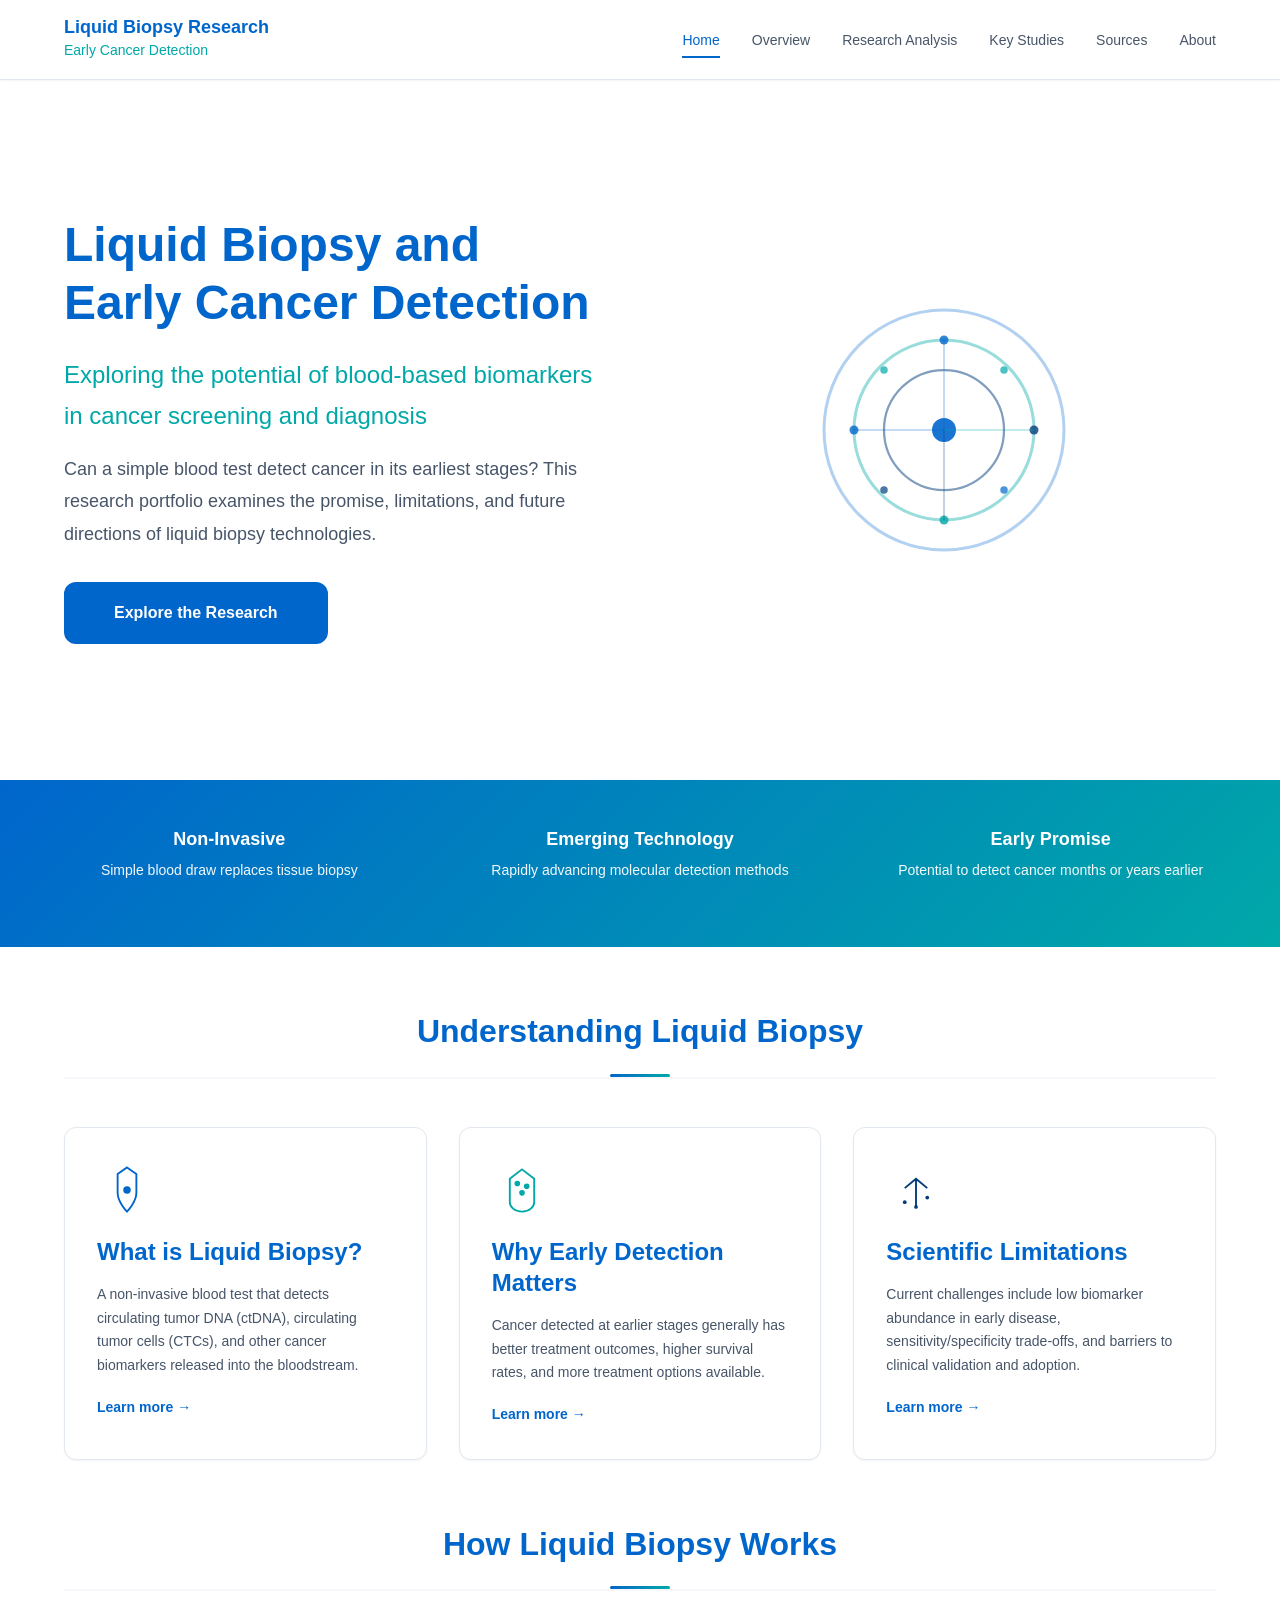
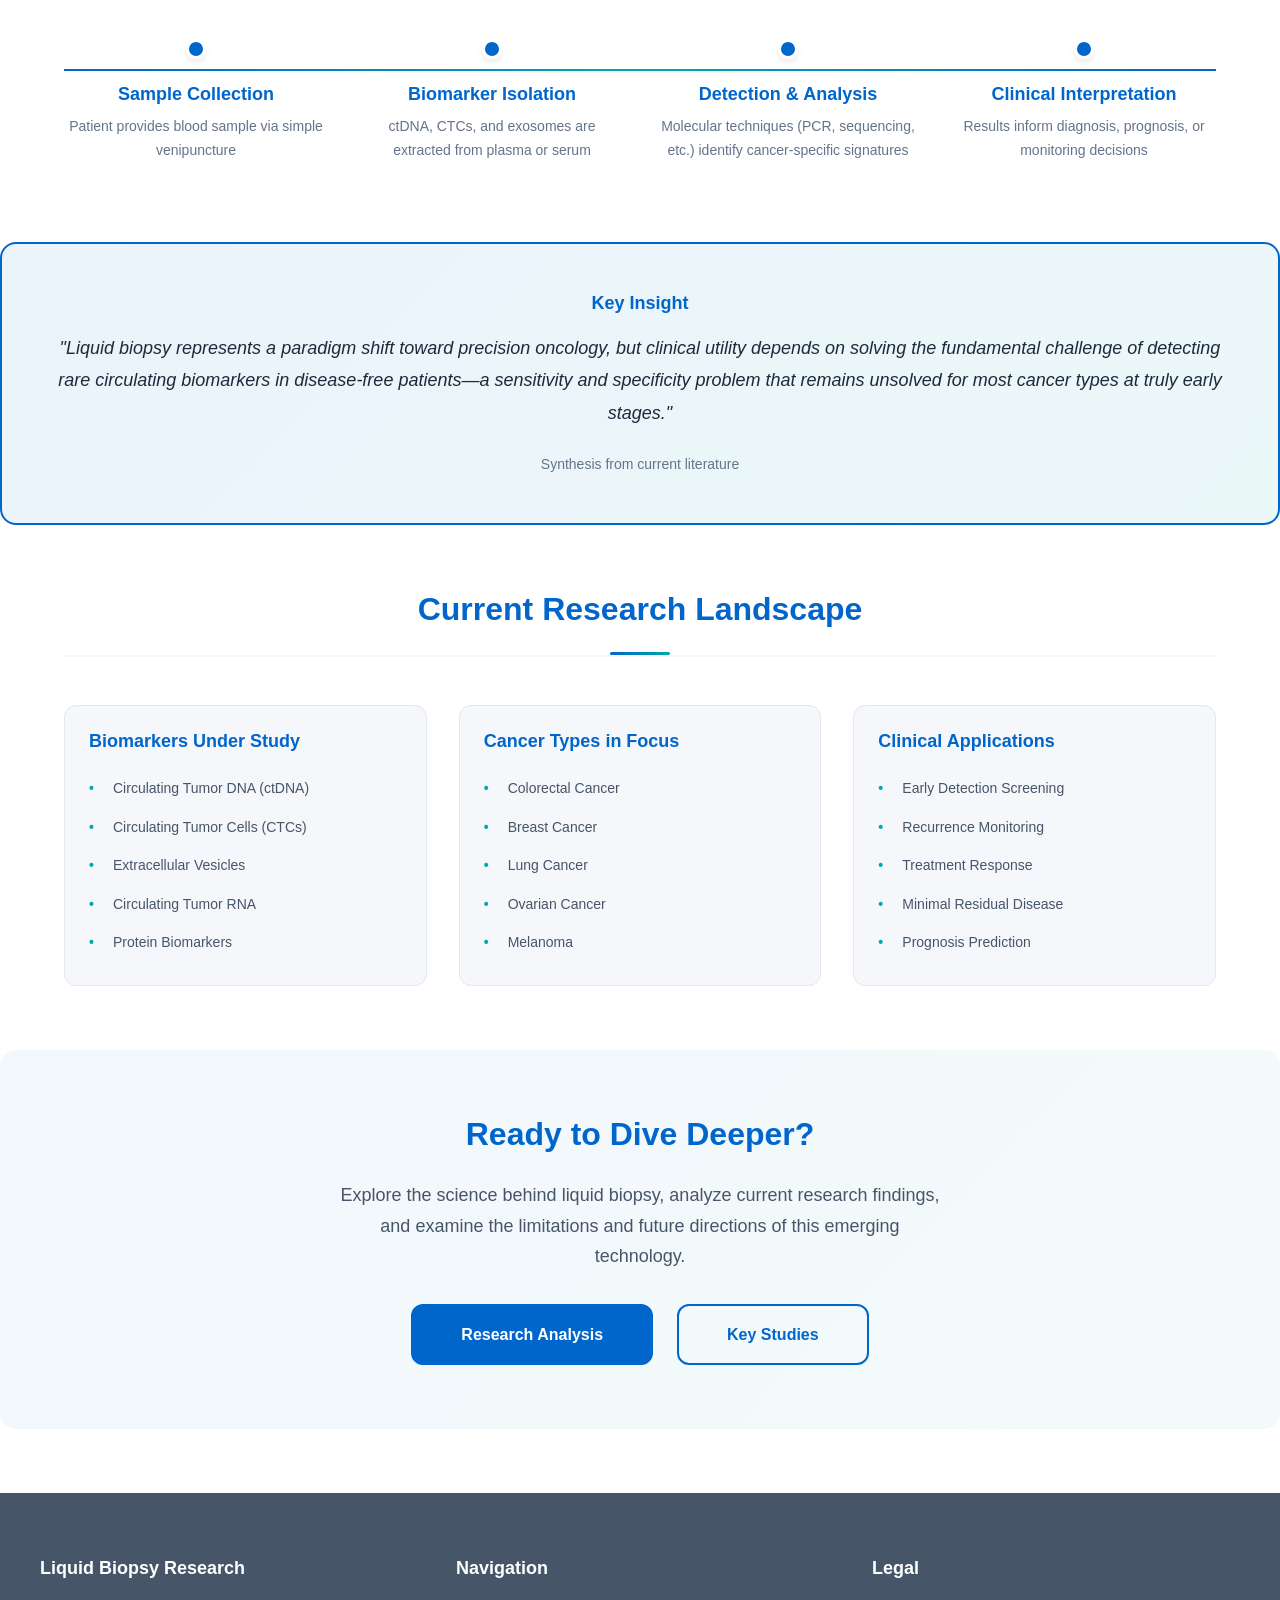
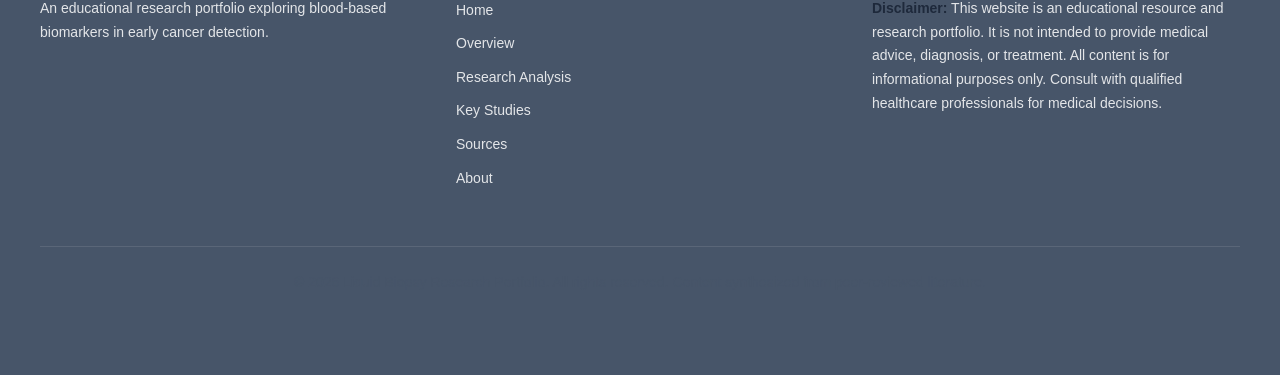
==== index.html @ 299f67df "Initial commit: Complete liquid biopsy research portfolio website" ====
<!DOCTYPE html>
<html lang="en">
<head>
    <meta charset="UTF-8">
    <meta name="viewport" content="width=device-width, initial-scale=1.0">
    <meta name="description" content="An evidence-based research portfolio exploring liquid biopsy and blood-based cancer detection technologies for early cancer screening and diagnosis.">
    <meta name="keywords" content="liquid biopsy, cancer detection, ctDNA, circulating tumor cells, early cancer screening">
    <meta name="author" content="Research Portfolio">
    <title>Liquid Biopsy Research - Blood-Based Cancer Detection</title>
    <link rel="stylesheet" href="style.css">
</head>
<body>
    <!-- Navigation -->
    <nav class="navbar">
        <div class="nav-container">
            <div class="nav-brand">
                <h1>Liquid Biopsy Research</h1>
                <p class="nav-tagline">Early Cancer Detection</p>
            </div>
            <ul class="nav-menu">
                <li><a href="index.html" class="nav-link active">Home</a></li>
                <li><a href="overview.html" class="nav-link">Overview</a></li>
                <li><a href="research-analysis.html" class="nav-link">Research Analysis</a></li>
                <li><a href="key-studies.html" class="nav-link">Key Studies</a></li>
                <li><a href="sources.html" class="nav-link">Sources</a></li>
                <li><a href="about.html" class="nav-link">About</a></li>
            </ul>
        </div>
    </nav>

    <!-- Hero Section -->
    <section class="hero">
        <div class="hero-content">
            <h2 class="hero-title">Liquid Biopsy and Early Cancer Detection</h2>
            <p class="hero-subtitle">Exploring the potential of blood-based biomarkers in cancer screening and diagnosis</p>
            <p class="hero-description">Can a simple blood test detect cancer in its earliest stages? This research portfolio examines the promise, limitations, and future directions of liquid biopsy technologies.</p>
            <a href="overview.html" class="cta-button">Explore the Research</a>
        </div>
        <div class="hero-visual">
            <div class="hero-graphic">
                <svg viewBox="0 0 200 200" xmlns="http://www.w3.org/2000/svg">
                    <!-- Abstract medical/molecular visualization -->
                    <circle cx="100" cy="100" r="80" fill="none" stroke="#0066cc" stroke-width="2" opacity="0.3"/>
                    <circle cx="100" cy="100" r="60" fill="none" stroke="#00a8a8" stroke-width="2" opacity="0.4"/>
                    <circle cx="100" cy="100" r="40" fill="none" stroke="#003d7a" stroke-width="1.5" opacity="0.5"/>
                    
                    <!-- Molecular dots -->
                    <circle cx="100" cy="40" r="3" fill="#0066cc" opacity="0.8"/>
                    <circle cx="140" cy="60" r="2.5" fill="#00a8a8" opacity="0.7"/>
                    <circle cx="160" cy="100" r="3" fill="#003d7a" opacity="0.8"/>
                    <circle cx="140" cy="140" r="2.5" fill="#0066cc" opacity="0.7"/>
                    <circle cx="100" cy="160" r="3" fill="#00a8a8" opacity="0.8"/>
                    <circle cx="60" cy="140" r="2.5" fill="#003d7a" opacity="0.7"/>
                    <circle cx="40" cy="100" r="3" fill="#0066cc" opacity="0.8"/>
                    <circle cx="60" cy="60" r="2.5" fill="#00a8a8" opacity="0.7"/>
                    
                    <!-- Center element -->
                    <circle cx="100" cy="100" r="8" fill="#0066cc" opacity="0.9"/>
                    
                    <!-- Connecting lines -->
                    <line x1="100" y1="100" x2="100" y2="40" stroke="#0066cc" stroke-width="1" opacity="0.3"/>
                    <line x1="100" y1="100" x2="160" y2="100" stroke="#00a8a8" stroke-width="1" opacity="0.3"/>
                    <line x1="100" y1="100" x2="100" y2="160" stroke="#003d7a" stroke-width="1" opacity="0.3"/>
                    <line x1="100" y1="100" x2="40" y2="100" stroke="#0066cc" stroke-width="1" opacity="0.3"/>
                </svg>
            </div>
        </div>
    </section>

    <!-- Research Highlights Callout -->
    <section class="highlights-strip">
        <div class="highlights-container">
            <div class="highlight-item">
                <h4>Non-Invasive</h4>
                <p>Simple blood draw replaces tissue biopsy</p>
            </div>
            <div class="highlight-item">
                <h4>Emerging Technology</h4>
                <p>Rapidly advancing molecular detection methods</p>
            </div>
            <div class="highlight-item">
                <h4>Early Promise</h4>
                <p>Potential to detect cancer months or years earlier</p>
            </div>
        </div>
    </section>

    <!-- Key Features Section -->
    <section class="features-section">
        <h3 class="section-title">Understanding Liquid Biopsy</h3>
        <div class="features-grid">
            
            <div class="feature-card">
                <div class="feature-icon">
                    <svg viewBox="0 0 64 64" xmlns="http://www.w3.org/2000/svg">
                        <path d="M32 8 L42 15 L42 35 C42 45 32 55 32 55 C32 55 22 45 22 35 L22 15 Z" fill="none" stroke="#0066cc" stroke-width="2"/>
                        <circle cx="32" cy="32" r="4" fill="#0066cc"/>
                    </svg>
                </div>
                <h4>What is Liquid Biopsy?</h4>
                <p>A non-invasive blood test that detects circulating tumor DNA (ctDNA), circulating tumor cells (CTCs), and other cancer biomarkers released into the bloodstream.</p>
                <a href="overview.html" class="learn-more">Learn more →</a>
            </div>

            <div class="feature-card">
                <div class="feature-icon">
                    <svg viewBox="0 0 64 64" xmlns="http://www.w3.org/2000/svg">
                        <path d="M32 10 L45 20 L45 45 C45 50 40 55 32 55 C24 55 19 50 19 45 L19 20 Z" fill="none" stroke="#00a8a8" stroke-width="2"/>
                        <circle cx="32" cy="35" r="3" fill="#00a8a8"/>
                        <circle cx="27" cy="25" r="3" fill="#00a8a8"/>
                        <circle cx="37" cy="28" r="3" fill="#00a8a8"/>
                    </svg>
                </div>
                <h4>Why Early Detection Matters</h4>
                <p>Cancer detected at earlier stages generally has better treatment outcomes, higher survival rates, and more treatment options available.</p>
                <a href="overview.html" class="learn-more">Learn more →</a>
            </div>

            <div class="feature-card">
                <div class="feature-icon">
                    <svg viewBox="0 0 64 64" xmlns="http://www.w3.org/2000/svg">
                        <path d="M20 30 L32 20 L44 30 M32 20 L32 50" fill="none" stroke="#003d7a" stroke-width="2"/>
                        <circle cx="20" cy="45" r="2" fill="#003d7a"/>
                        <circle cx="32" cy="50" r="2" fill="#003d7a"/>
                        <circle cx="44" cy="40" r="2" fill="#003d7a"/>
                    </svg>
                </div>
                <h4>Scientific Limitations</h4>
                <p>Current challenges include low biomarker abundance in early disease, sensitivity/specificity trade-offs, and barriers to clinical validation and adoption.</p>
                <a href="research-analysis.html" class="learn-more">Learn more →</a>
            </div>

        </div>
    </section>

    <!-- Process Timeline Section -->
    <section class="process-section">
        <h3 class="section-title">How Liquid Biopsy Works</h3>
        <div class="timeline">
            <div class="timeline-item">
                <div class="timeline-dot"></div>
                <h5>Sample Collection</h5>
                <p>Patient provides blood sample via simple venipuncture</p>
            </div>
            <div class="timeline-item">
                <div class="timeline-dot"></div>
                <h5>Biomarker Isolation</h5>
                <p>ctDNA, CTCs, and exosomes are extracted from plasma or serum</p>
            </div>
            <div class="timeline-item">
                <div class="timeline-dot"></div>
                <h5>Detection & Analysis</h5>
                <p>Molecular techniques (PCR, sequencing, etc.) identify cancer-specific signatures</p>
            </div>
            <div class="timeline-item">
                <div class="timeline-dot"></div>
                <h5>Clinical Interpretation</h5>
                <p>Results inform diagnosis, prognosis, or monitoring decisions</p>
            </div>
        </div>
    </section>

    <!-- Key Insight Callout -->
    <section class="insight-callout">
        <div class="insight-content">
            <h4>Key Insight</h4>
            <p>"Liquid biopsy represents a paradigm shift toward precision oncology, but clinical utility depends on solving the fundamental challenge of detecting rare circulating biomarkers in disease-free patients—a sensitivity and specificity problem that remains unsolved for most cancer types at truly early stages."</p>
            <span class="insight-source">Synthesis from current literature</span>
        </div>
    </section>

    <!-- Research Snapshot Section -->
    <section class="snapshot-section">
        <h3 class="section-title">Current Research Landscape</h3>
        <div class="snapshot-grid">
            <div class="snapshot-card">
                <h5>Biomarkers Under Study</h5>
                <ul class="snapshot-list">
                    <li>Circulating Tumor DNA (ctDNA)</li>
                    <li>Circulating Tumor Cells (CTCs)</li>
                    <li>Extracellular Vesicles</li>
                    <li>Circulating Tumor RNA</li>
                    <li>Protein Biomarkers</li>
                </ul>
            </div>
            <div class="snapshot-card">
                <h5>Cancer Types in Focus</h5>
                <ul class="snapshot-list">
                    <li>Colorectal Cancer</li>
                    <li>Breast Cancer</li>
                    <li>Lung Cancer</li>
                    <li>Ovarian Cancer</li>
                    <li>Melanoma</li>
                </ul>
            </div>
            <div class="snapshot-card">
                <h5>Clinical Applications</h5>
                <ul class="snapshot-list">
                    <li>Early Detection Screening</li>
                    <li>Recurrence Monitoring</li>
                    <li>Treatment Response</li>
                    <li>Minimal Residual Disease</li>
                    <li>Prognosis Prediction</li>
                </ul>
            </div>
        </div>
    </section>

    <!-- Call to Action -->
    <section class="cta-section">
        <h3>Ready to Dive Deeper?</h3>
        <p>Explore the science behind liquid biopsy, analyze current research findings, and examine the limitations and future directions of this emerging technology.</p>
        <div class="cta-buttons">
            <a href="research-analysis.html" class="cta-button primary">Research Analysis</a>
            <a href="key-studies.html" class="cta-button secondary">Key Studies</a>
        </div>
    </section>

    <!-- Footer -->
    <footer class="footer">
        <div class="footer-content">
            <div class="footer-section">
                <h5>Liquid Biopsy Research</h5>
                <p>An educational research portfolio exploring blood-based biomarkers in early cancer detection.</p>
            </div>
            <div class="footer-section">
                <h5>Navigation</h5>
                <ul class="footer-links">
                    <li><a href="index.html">Home</a></li>
                    <li><a href="overview.html">Overview</a></li>
                    <li><a href="research-analysis.html">Research Analysis</a></li>
                    <li><a href="key-studies.html">Key Studies</a></li>
                    <li><a href="sources.html">Sources</a></li>
                    <li><a href="about.html">About</a></li>
                </ul>
            </div>
            <div class="footer-section">
                <h5>Legal</h5>
                <p><strong>Disclaimer:</strong> This website is an educational resource and research portfolio. It is not intended to provide medical advice, diagnosis, or treatment. All content is for informational purposes only. Consult with qualified healthcare professionals for medical decisions.</p>
            </div>
        </div>
        <div class="footer-bottom">
            <p>&copy; 2026 Liquid Biopsy Research Portfolio. All rights reserved. Content synthesized from peer-reviewed literature.</p>
        </div>
    </footer>

    <script src="script.js"></script>
</body>
</html>
---- style.css ----
/* ==========================================
   LIQUID BIOPSY RESEARCH - STYLESHEET
   Professional, Modern, Academic Design
   ========================================== */

/* ========== CSS VARIABLES & ROOT SETTINGS ========== */
:root {
    /* Color Palette */
    --color-primary: #0066cc;
    --color-primary-dark: #003d7a;
    --color-secondary: #00a8a8;
    --color-accent: #0066cc;
    --color-slate: #475569;
    --color-light-gray: #f5f7fa;
    --color-border: #e2e8f0;
    --color-white: #ffffff;
    --color-text-dark: #1e293b;
    --color-text-medium: #475569;
    --color-text-light: #64748b;
    --color-success: #00a86b;
    --color-warning: #ff9800;
    --color-error: #e53935;

    /* Typography */
    --font-family-sans: -apple-system, BlinkMacSystemFont, 'Segoe UI', 'Roboto', 'Oxygen', 'Ubuntu', 'Cantarell', sans-serif;
    --font-family-serif: 'Georgia', 'Garamond', serif;
    --font-size-xs: 0.75rem;
    --font-size-sm: 0.875rem;
    --font-size-base: 1rem;
    --font-size-lg: 1.125rem;
    --font-size-xl: 1.5rem;
    --font-size-2xl: 2rem;
    --font-size-3xl: 2.5rem;
    --font-size-4xl: 3rem;
    --font-weight-normal: 400;
    --font-weight-medium: 500;
    --font-weight-semibold: 600;
    --font-weight-bold: 700;

    /* Spacing */
    --spacing-xs: 0.25rem;
    --spacing-sm: 0.5rem;
    --spacing-md: 1rem;
    --spacing-lg: 1.5rem;
    --spacing-xl: 2rem;
    --spacing-2xl: 3rem;
    --spacing-3xl: 4rem;

    /* Shadows */
    --shadow-sm: 0 1px 2px rgba(0, 0, 0, 0.05);
    --shadow-md: 0 4px 6px rgba(0, 0, 0, 0.07);
    --shadow-lg: 0 10px 15px rgba(0, 0, 0, 0.1);
    --shadow-xl: 0 20px 25px rgba(0, 0, 0, 0.1);

    /* Border Radius */
    --radius-sm: 0.375rem;
    --radius-md: 0.5rem;
    --radius-lg: 0.75rem;
    --radius-xl: 1rem;

    /* Transitions */
    --transition-fast: 150ms ease-in-out;
    --transition-base: 250ms ease-in-out;
    --transition-slow: 350ms ease-in-out;
}

/* ========== GLOBAL STYLES ========== */
* {
    margin: 0;
    padding: 0;
    box-sizing: border-box;
}

html {
    scroll-behavior: smooth;
}

body {
    font-family: var(--font-family-sans);
    font-size: var(--font-size-base);
    line-height: 1.6;
    color: var(--color-text-dark);
    background-color: var(--color-white);
}

/* ========== TYPOGRAPHY ========== */
h1, h2, h3, h4, h5, h6 {
    font-weight: var(--font-weight-semibold);
    line-height: 1.3;
    margin-bottom: var(--spacing-lg);
    color: var(--color-text-dark);
}

h1 {
    font-size: var(--font-size-4xl);
    font-weight: var(--font-weight-bold);
    margin-bottom: var(--spacing-xl);
}

h2 {
    font-size: var(--font-size-3xl);
    margin-bottom: var(--spacing-xl);
}

h3 {
    font-size: var(--font-size-2xl);
    margin-bottom: var(--spacing-lg);
    padding-bottom: var(--spacing-sm);
    border-bottom: 2px solid var(--color-light-gray);
}

h4 {
    font-size: var(--font-size-xl);
    margin-bottom: var(--spacing-md);
}

h5 {
    font-size: var(--font-size-lg);
    margin-bottom: var(--spacing-sm);
}

h6 {
    font-size: var(--font-size-base);
    font-weight: var(--font-weight-semibold);
    margin-bottom: var(--spacing-sm);
}

p {
    margin-bottom: var(--spacing-md);
    color: var(--color-text-medium);
    line-height: 1.7;
}

a {
    color: var(--color-primary);
    text-decoration: none;
    transition: color var(--transition-fast);
}

a:hover {
    color: var(--color-primary-dark);
    text-decoration: underline;
}

strong {
    font-weight: var(--font-weight-semibold);
    color: var(--color-text-dark);
}

em {
    font-style: italic;
}

/* ========== NAVIGATION ========== */
.navbar {
    position: sticky;
    top: 0;
    z-index: 1000;
    background-color: var(--color-white);
    border-bottom: 1px solid var(--color-border);
    box-shadow: var(--shadow-sm);
    transition: box-shadow var(--transition-base);
}

.navbar:hover {
    box-shadow: var(--shadow-md);
}

.nav-container {
    max-width: 1200px;
    margin: 0 auto;
    padding: var(--spacing-md) var(--spacing-lg);
    display: flex;
    justify-content: space-between;
    align-items: center;
    gap: var(--spacing-xl);
}

.nav-brand {
    flex-shrink: 0;
}

.nav-brand h1 {
    font-size: var(--font-size-lg);
    margin: 0;
    color: var(--color-primary);
    font-weight: var(--font-weight-bold);
}

.nav-tagline {
    font-size: var(--font-size-sm);
    color: var(--color-secondary);
    margin: 0;
    font-weight: var(--font-weight-medium);
}

.nav-menu {
    display: flex;
    list-style: none;
    gap: var(--spacing-xl);
    flex-wrap: wrap;
    justify-content: flex-end;
}

.nav-link {
    font-size: var(--font-size-sm);
    font-weight: var(--font-weight-medium);
    color: var(--color-text-medium);
    transition: color var(--transition-fast), border-color var(--transition-fast);
    padding: var(--spacing-sm) 0;
    border-bottom: 2px solid transparent;
}

.nav-link:hover,
.nav-link.active {
    color: var(--color-primary);
    border-bottom-color: var(--color-primary);
}

/* ========== HERO SECTION ========== */
.hero {
    display: grid;
    grid-template-columns: 1fr 1fr;
    gap: var(--spacing-3xl);
    align-items: center;
    padding: var(--spacing-3xl) var(--spacing-lg);
    max-width: 1200px;
    margin: 0 auto;
    margin-top: var(--spacing-2xl);
}

.hero-content {
    padding: var(--spacing-lg) 0;
}

.hero-title {
    font-size: var(--font-size-4xl);
    color: var(--color-primary);
    margin-bottom: var(--spacing-lg);
    line-height: 1.2;
}

.hero-subtitle {
    font-size: var(--font-size-xl);
    color: var(--color-secondary);
    margin-bottom: var(--spacing-md);
    font-weight: var(--font-weight-medium);
}

.hero-description {
    font-size: var(--font-size-lg);
    color: var(--color-text-medium);
    margin-bottom: var(--spacing-xl);
    line-height: 1.8;
}

.hero-visual {
    display: flex;
    justify-content: center;
    align-items: center;
}

.hero-graphic {
    width: 300px;
    height: 300px;
    animation: float 6s ease-in-out infinite;
}

@keyframes float {
    0%, 100% { transform: translateY(0px); }
    50% { transform: translateY(-20px); }
}

/* ========== BUTTONS ========== */
.cta-button {
    display: inline-block;
    padding: var(--spacing-md) var(--spacing-2xl);
    font-size: var(--font-size-base);
    font-weight: var(--font-weight-semibold);
    background-color: var(--color-primary);
    color: var(--color-white);
    border: 2px solid var(--color-primary);
    border-radius: var(--radius-lg);
    transition: all var(--transition-base);
    cursor: pointer;
    text-align: center;
}

.cta-button:hover {
    background-color: var(--color-primary-dark);
    border-color: var(--color-primary-dark);
    transform: translateY(-2px);
    box-shadow: var(--shadow-md);
    text-decoration: none;
}

.cta-button.secondary {
    background-color: transparent;
    color: var(--color-primary);
    border-color: var(--color-primary);
}

.cta-button.secondary:hover {
    background-color: rgba(0, 102, 204, 0.05);
}

.cta-button.primary {
    background-color: var(--color-primary);
    color: var(--color-white);
}

/* ========== SECTIONS & CONTAINERS ========== */
.content-container {
    max-width: 900px;
    margin: 0 auto;
    padding: var(--spacing-2xl) var(--spacing-lg);
}

.section-title {
    font-size: var(--font-size-2xl);
    font-weight: var(--font-weight-bold);
    color: var(--color-primary);
    margin-bottom: var(--spacing-2xl);
    text-align: center;
    position: relative;
    padding-bottom: var(--spacing-lg);
}

.section-title::after {
    content: '';
    position: absolute;
    bottom: 0;
    left: 50%;
    transform: translateX(-50%);
    width: 60px;
    height: 3px;
    background: linear-gradient(90deg, var(--color-primary), var(--color-secondary));
    border-radius: var(--radius-md);
}

.page-header {
    background: linear-gradient(135deg, rgba(0, 102, 204, 0.05), rgba(0, 168, 168, 0.05));
    padding: var(--spacing-3xl) var(--spacing-lg);
    margin-bottom: var(--spacing-3xl);
    text-align: center;
    border-bottom: 2px solid var(--color-light-gray);
}

.page-header h2 {
    color: var(--color-primary);
    margin-bottom: var(--spacing-md);
}

.page-subtitle {
    font-size: var(--font-size-lg);
    color: var(--color-text-medium);
    max-width: 600px;
    margin: 0 auto;
}

.content-section {
    margin-bottom: var(--spacing-3xl);
    padding-bottom: var(--spacing-2xl);
    border-bottom: 1px solid var(--color-light-gray);
}

.content-section:last-child {
    border-bottom: none;
}

.content-section h3 {
    margin-bottom: var(--spacing-xl);
}

.content-section h4 {
    color: var(--color-primary);
    margin-top: var(--spacing-lg);
    margin-bottom: var(--spacing-md);
}

/* ========== HIGHLIGHTS & CALLOUTS ========== */
.highlight-box,
.info-box,
.interpretation-box,
.special-box {
    background-color: var(--color-light-gray);
    border-left: 4px solid var(--color-primary);
    padding: var(--spacing-lg);
    margin: var(--spacing-xl) 0;
    border-radius: var(--radius-md);
}

.info-box {
    border-left-color: var(--color-secondary);
}

.special-box {
    border-left-color: var(--color-secondary);
}

.highlight-box h5,
.info-box h5,
.interpretation-box h5 {
    color: var(--color-primary);
    margin-bottom: var(--spacing-md);
}

/* ========== HIGHLIGHTS STRIP ========== */
.highlights-strip {
    background: linear-gradient(135deg, var(--color-primary) 0%, var(--color-secondary) 100%);
    color: var(--color-white);
    padding: var(--spacing-2xl) var(--spacing-lg);
    margin: var(--spacing-2xl) 0;
}

.highlights-container {
    max-width: 1200px;
    margin: 0 auto;
    display: grid;
    grid-template-columns: repeat(auto-fit, minmax(250px, 1fr));
    gap: var(--spacing-xl);
}

.highlight-item {
    text-align: center;
}

.highlight-item h4 {
    color: var(--color-white);
    margin-bottom: var(--spacing-sm);
    font-size: var(--font-size-lg);
}

.highlight-item p {
    color: rgba(255, 255, 255, 0.95);
    font-size: var(--font-size-sm);
}

/* ========== FEATURES GRID ========== */
.features-section {
    max-width: 1200px;
    margin: var(--spacing-3xl) auto;
    padding: 0 var(--spacing-lg);
}

.features-grid {
    display: grid;
    grid-template-columns: repeat(auto-fit, minmax(300px, 1fr));
    gap: var(--spacing-xl);
    margin-top: var(--spacing-2xl);
}

.feature-card {
    background-color: var(--color-white);
    border: 1px solid var(--color-border);
    border-radius: var(--radius-lg);
    padding: var(--spacing-xl);
    transition: all var(--transition-base);
    box-shadow: var(--shadow-sm);
}

.feature-card:hover {
    box-shadow: var(--shadow-lg);
    transform: translateY(-4px);
    border-color: var(--color-primary);
}

.feature-icon {
    width: 60px;
    height: 60px;
    margin-bottom: var(--spacing-md);
    color: var(--color-primary);
}

.feature-icon svg {
    width: 100%;
    height: 100%;
}

.feature-card h4 {
    color: var(--color-primary);
    margin-bottom: var(--spacing-md);
}

.feature-card p {
    color: var(--color-text-medium);
    margin-bottom: var(--spacing-md);
    font-size: var(--font-size-sm);
}

.learn-more {
    color: var(--color-primary);
    font-weight: var(--font-weight-semibold);
    font-size: var(--font-size-sm);
    transition: color var(--transition-fast);
}

.learn-more:hover {
    color: var(--color-primary-dark);
}

/* ========== TIMELINE ========== */
.process-section {
    max-width: 1200px;
    margin: var(--spacing-3xl) auto;
    padding: 0 var(--spacing-lg);
}

.timeline {
    display: grid;
    grid-template-columns: repeat(auto-fit, minmax(200px, 1fr));
    gap: var(--spacing-xl);
    margin-top: var(--spacing-2xl);
    position: relative;
}

.timeline::before {
    content: '';
    position: absolute;
    top: 30px;
    left: 0;
    right: 0;
    height: 2px;
    background: linear-gradient(90deg, var(--color-primary), var(--color-secondary), var(--color-primary));
    z-index: -1;
}

@media (max-width: 768px) {
    .timeline::before {
        display: none;
    }
}

.timeline-item {
    text-align: center;
    position: relative;
}

.timeline-dot {
    width: 20px;
    height: 20px;
    background-color: var(--color-primary);
    border: 3px solid var(--color-white);
    border-radius: 50%;
    margin: 0 auto var(--spacing-lg);
    box-shadow: var(--shadow-md);
}

.timeline-item h5 {
    color: var(--color-primary);
    margin-bottom: var(--spacing-sm);
}

.timeline-item p {
    font-size: var(--font-size-sm);
    color: var(--color-text-light);
}

/* ========== INSIGHT CALLOUT ========== */
.insight-callout {
    background: linear-gradient(135deg, rgba(0, 102, 204, 0.08), rgba(0, 168, 168, 0.08));
    border: 2px solid var(--color-primary);
    border-radius: var(--radius-xl);
    padding: var(--spacing-2xl);
    margin: var(--spacing-2xl) 0;
    text-align: center;
}

.insight-content h4 {
    color: var(--color-primary);
    font-size: var(--font-size-lg);
    margin-bottom: var(--spacing-md);
}

.insight-content p {
    font-size: var(--font-size-lg);
    color: var(--color-text-dark);
    line-height: 1.8;
    font-style: italic;
    margin-bottom: var(--spacing-lg);
}

.insight-source {
    display: block;
    font-size: var(--font-size-sm);
    color: var(--color-text-light);
    font-weight: var(--font-weight-medium);
}

/* ========== SNAPSHOT / RESEARCH LANDSCAPE ========== */
.snapshot-section {
    max-width: 1200px;
    margin: var(--spacing-3xl) auto;
    padding: 0 var(--spacing-lg);
}

.snapshot-grid {
    display: grid;
    grid-template-columns: repeat(auto-fit, minmax(280px, 1fr));
    gap: var(--spacing-xl);
    margin-top: var(--spacing-2xl);
}

.snapshot-card {
    background-color: var(--color-light-gray);
    border-radius: var(--radius-lg);
    padding: var(--spacing-lg);
    border: 1px solid var(--color-border);
}

.snapshot-card h5 {
    color: var(--color-primary);
    margin-bottom: var(--spacing-md);
}

.snapshot-list {
    list-style: none;
}

.snapshot-list li {
    padding: var(--spacing-sm) 0;
    color: var(--color-text-medium);
    font-size: var(--font-size-sm);
    padding-left: var(--spacing-lg);
    position: relative;
}

.snapshot-list li:before {
    content: '•';
    color: var(--color-secondary);
    font-weight: var(--font-weight-bold);
    position: absolute;
    left: 0;
}

/* ========== CTA SECTION ========== */
.cta-section {
    background: linear-gradient(135deg, rgba(0, 102, 204, 0.05), rgba(0, 168, 168, 0.05));
    border-radius: var(--radius-xl);
    padding: var(--spacing-3xl) var(--spacing-lg);
    text-align: center;
    margin: var(--spacing-3xl) 0;
}

.cta-section h3 {
    color: var(--color-primary);
    margin-bottom: var(--spacing-md);
    border-bottom: none;
}

.cta-section p {
    font-size: var(--font-size-lg);
    color: var(--color-text-medium);
    max-width: 600px;
    margin: 0 auto var(--spacing-xl);
}

.cta-buttons {
    display: flex;
    justify-content: center;
    gap: var(--spacing-lg);
    flex-wrap: wrap;
}

/* ========== BIOMARKER GRID ========== */
.biomarker-grid {
    display: grid;
    grid-template-columns: repeat(auto-fit, minmax(300px, 1fr));
    gap: var(--spacing-xl);
    margin: var(--spacing-xl) 0;
}

.biomarker-card {
    background-color: var(--color-light-gray);
    border-left: 4px solid var(--color-secondary);
    border-radius: var(--radius-md);
    padding: var(--spacing-lg);
    transition: all var(--transition-base);
}

.biomarker-card:hover {
    border-left-color: var(--color-primary);
    box-shadow: var(--shadow-md);
}

.biomarker-card h4 {
    color: var(--color-primary);
    margin-bottom: var(--spacing-md);
}

.biomarker-card p {
    font-size: var(--font-size-sm);
    margin-bottom: var(--spacing-sm);
}

/* ========== COMPARISON TABLE ========== */
.comparison-table {
    width: 100%;
    border-collapse: collapse;
    margin: var(--spacing-xl) 0;
    box-shadow: var(--shadow-sm);
    border-radius: var(--radius-lg);
    overflow: hidden;
}

.comparison-table thead {
    background-color: var(--color-primary);
    color: var(--color-white);
}

.comparison-table th {
    padding: var(--spacing-md) var(--spacing-lg);
    font-weight: var(--font-weight-semibold);
    text-align: left;
}

.comparison-table td {
    padding: var(--spacing-md) var(--spacing-lg);
    border-bottom: 1px solid var(--color-border);
    color: var(--color-text-medium);
    font-size: var(--font-size-sm);
}

.comparison-table tbody tr:hover {
    background-color: var(--color-light-gray);
}

.comparison-table tbody tr:nth-child(even) {
    background-color: rgba(245, 247, 250, 0.5);
}

/* ========== CONTENT LISTS ========== */
.content-list {
    list-style: none;
    margin: var(--spacing-lg) 0;
}

.content-list li {
    padding: var(--spacing-sm) 0 var(--spacing-sm) var(--spacing-lg);
    position: relative;
    margin-bottom: var(--spacing-sm);
    color: var(--color-text-medium);
}

.content-list li:before {
    content: '✓';
    position: absolute;
    left: 0;
    color: var(--color-secondary);
    font-weight: var(--font-weight-bold);
}

/* ========== CANCER TYPE ITEMS ========== */
.cancer-types-list {
    display: grid;
    gap: var(--spacing-lg);
    margin: var(--spacing-xl) 0;
}

.cancer-type-item {
    background-color: var(--color-light-gray);
    border-radius: var(--radius-md);
    padding: var(--spacing-lg);
    border-left: 4px solid var(--color-primary);
}

.cancer-type-item h5 {
    color: var(--color-primary);
    margin-bottom: var(--spacing-sm);
}

.cancer-type-item p {
    font-size: var(--font-size-sm);
    color: var(--color-text-medium);
}

/* ========== STUDY CARDS ========== */
.study-card {
    background-color: var(--color-white);
    border: 1px solid var(--color-border);
    border-radius: var(--radius-lg);
    margin-bottom: var(--spacing-xl);
    overflow: hidden;
    transition: all var(--transition-base);
    box-shadow: var(--shadow-sm);
}

.study-card:hover {
    box-shadow: var(--shadow-md);
    border-color: var(--color-primary);
}

.study-header {
    background-color: var(--color-light-gray);
    padding: var(--spacing-lg);
    border-bottom: 1px solid var(--color-border);
    display: flex;
    justify-content: space-between;
    align-items: center;
}

.study-header h4 {
    margin: 0;
    color: var(--color-primary);
}

.study-year {
    background-color: var(--color-primary);
    color: var(--color-white);
    padding: var(--spacing-sm) var(--spacing-md);
    border-radius: var(--radius-md);
    font-size: var(--font-size-sm);
    font-weight: var(--font-weight-semibold);
    white-space: nowrap;
    margin-left: var(--spacing-lg);
}

.study-content {
    padding: var(--spacing-lg);
}

.study-detail {
    margin-bottom: var(--spacing-lg);
}

.study-detail:last-child {
    margin-bottom: 0;
}

.study-detail strong {
    color: var(--color-primary);
    display: block;
    margin-bottom: var(--spacing-sm);
}

.study-detail p {
    margin-bottom: var(--spacing-sm);
    font-size: var(--font-size-sm);
}

.study-detail ul {
    list-style: none;
    margin-left: var(--spacing-lg);
}

.study-detail li {
    padding: var(--spacing-xs) 0;
    color: var(--color-text-medium);
    font-size: var(--font-size-sm);
    position: relative;
}

.study-detail li:before {
    content: '→';
    position: absolute;
    left: calc(-1 * var(--spacing-md));
    color: var(--color-secondary);
}

/* ========== BARRIER GRID ========== */
.barrier-grid {
    display: grid;
    grid-template-columns: repeat(auto-fit, minmax(280px, 1fr));
    gap: var(--spacing-lg);
    margin: var(--spacing-xl) 0;
}

.barrier-card {
    background-color: rgba(255, 152, 0, 0.05);
    border: 1px solid rgba(255, 152, 0, 0.2);
    border-radius: var(--radius-md);
    padding: var(--spacing-lg);
    transition: all var(--transition-base);
}

.barrier-card:hover {
    border-color: var(--color-warning);
    box-shadow: var(--shadow-md);
}

.barrier-card h5 {
    color: var(--color-text-dark);
    margin-bottom: var(--spacing-sm);
}

.barrier-card p {
    font-size: var(--font-size-sm);
    color: var(--color-text-medium);
}

/* ========== VALIDATION/USE CASE GRIDS ========== */
.validation-grid,
.theme-grid {
    display: grid;
    grid-template-columns: repeat(auto-fit, minmax(250px, 1fr));
    gap: var(--spacing-lg);
    margin: var(--spacing-xl) 0;
}

.validation-card,
.theme-card {
    background-color: var(--color-light-gray);
    border-radius: var(--radius-md);
    padding: var(--spacing-lg);
    border: 1px solid var(--color-border);
}

.validation-card h5,
.theme-card h5 {
    color: var(--color-primary);
    margin-bottom: var(--spacing-md);
}

.validation-card p,
.theme-card p {
    font-size: var(--font-size-sm);
    color: var(--color-text-medium);
}

.theme-card ul {
    list-style: none;
    margin-top: var(--spacing-md);
}

.theme-card li {
    padding: var(--spacing-xs) 0;
    color: var(--color-text-medium);
    font-size: var(--font-size-sm);
    padding-left: var(--spacing-lg);
    position: relative;
}

.theme-card li:before {
    content: '•';
    position: absolute;
    left: 0;
    color: var(--color-secondary);
}

/* ========== USE CASE TABLE ========== */
.use-case-table {
    width: 100%;
    border-collapse: collapse;
    margin: var(--spacing-xl) 0;
    box-shadow: var(--shadow-sm);
    border-radius: var(--radius-lg);
    overflow: hidden;
}

.use-case-table thead {
    background-color: var(--color-secondary);
    color: var(--color-white);
}

.use-case-table th {
    padding: var(--spacing-md) var(--spacing-lg);
    font-weight: var(--font-weight-semibold);
    text-align: left;
}

.use-case-table td {
    padding: var(--spacing-md) var(--spacing-lg);
    border-bottom: 1px solid var(--color-border);
    color: var(--color-text-medium);
    font-size: var(--font-size-sm);
}

.use-case-table tbody tr:hover {
    background-color: var(--color-light-gray);
}

.use-case-table tbody tr:nth-child(even) {
    background-color: rgba(245, 247, 250, 0.5);
}

/* ========== REASON GRID ========== */
.reason-grid {
    display: grid;
    grid-template-columns: repeat(auto-fit, minmax(250px, 1fr));
    gap: var(--spacing-lg);
    margin: var(--spacing-xl) 0;
}

.reason-card {
    background-color: var(--color-light-gray);
    border-radius: var(--radius-md);
    padding: var(--spacing-lg);
    border-left: 4px solid var(--color-secondary);
    transition: all var(--transition-base);
}

.reason-card:hover {
    box-shadow: var(--shadow-md);
    border-left-color: var(--color-primary);
}

.reason-card h5 {
    color: var(--color-primary);
    margin-bottom: var(--spacing-sm);
}

.reason-card p {
    font-size: var(--font-size-sm);
    color: var(--color-text-medium);
}

/* ========== INTEREST BOX & SECTIONS ========== */
.interest-box {
    background-color: var(--color-light-gray);
    border-radius: var(--radius-md);
    padding: var(--spacing-lg);
    border-left: 4px solid var(--color-secondary);
    margin: var(--spacing-lg) 0;
}

.interest-box h5 {
    color: var(--color-primary);
    margin-bottom: var(--spacing-md);
}

.disclaimer-section {
    background-color: rgba(229, 57, 53, 0.05);
    border-left: 4px solid var(--color-error);
    padding: var(--spacing-lg);
    margin-bottom: var(--spacing-lg);
    border-radius: var(--radius-md);
}

.disclaimer-section h5 {
    color: var(--color-error);
    margin-bottom: var(--spacing-sm);
}

.disclaimer-section p {
    font-size: var(--font-size-sm);
    color: var(--color-text-medium);
}

.author-section,
.contact-section {
    background-color: var(--color-light-gray);
    border-radius: var(--radius-md);
    padding: var(--spacing-lg);
    margin-bottom: var(--spacing-lg);
}

.author-section h5,
.contact-section h5 {
    color: var(--color-primary);
    margin-bottom: var(--spacing-md);
}

.contact-info {
    background-color: var(--color-white);
    border: 1px solid var(--color-border);
    border-radius: var(--radius-md);
    padding: var(--spacing-lg);
    margin: var(--spacing-lg) 0;
}

.contact-info p {
    margin-bottom: var(--spacing-sm);
    font-size: var(--font-size-sm);
}

/* ========== SOURCE ITEMS ========== */
.source-category {
    margin-bottom: var(--spacing-2xl);
}

.source-category h5 {
    color: var(--color-primary);
    margin-bottom: var(--spacing-lg);
}

.source-item {
    background-color: var(--color-light-gray);
    border-radius: var(--radius-md);
    padding: var(--spacing-lg);
    margin-bottom: var(--spacing-md);
    border-left: 4px solid var(--color-secondary);
}

.source-item p {
    margin-bottom: var(--spacing-sm);
    font-size: var(--font-size-sm);
}

.source-item strong {
    color: var(--color-text-dark);
}

.source-link {
    color: var(--color-primary);
    font-weight: var(--font-weight-semibold);
    font-size: var(--font-size-sm);
}

.resource-box {
    background-color: var(--color-light-gray);
    border-radius: var(--radius-md);
    padding: var(--spacing-lg);
    margin-bottom: var(--spacing-lg);
    border: 1px solid var(--color-border);
}

.resource-box h5 {
    color: var(--color-primary);
    margin-bottom: var(--spacing-sm);
}

.resource-box p {
    font-size: var(--font-size-sm);
    margin-bottom: var(--spacing-sm);
}

/* ========== REFERENCES ========== */
.citation-format,
.add-reference-box {
    background-color: var(--color-light-gray);
    border: 1px solid var(--color-border);
    border-radius: var(--radius-md);
    padding: var(--spacing-lg);
    margin: var(--spacing-lg) 0;
    font-family: 'Courier New', monospace;
}

.citation-entry {
    margin-bottom: var(--spacing-lg);
    padding-bottom: var(--spacing-lg);
    border-bottom: 1px solid var(--color-border);
}

.citation-entry:last-child {
    border-bottom: none;
    margin-bottom: 0;
    padding-bottom: 0;
}

.citation-entry p {
    font-size: var(--font-size-sm);
    color: var(--color-text-dark);
    font-family: var(--font-family-sans);
    margin-bottom: var(--spacing-sm);
}

/* ========== STATISTICS ========== */
.stats-grid {
    display: grid;
    grid-template-columns: repeat(auto-fit, minmax(180px, 1fr));
    gap: var(--spacing-lg);
    margin: var(--spacing-xl) 0;
}

.stat-card {
    background: linear-gradient(135deg, var(--color-primary) 0%, var(--color-secondary) 100%);
    color: var(--color-white);
    border-radius: var(--radius-lg);
    padding: var(--spacing-lg);
    text-align: center;
    box-shadow: var(--shadow-md);
}

.stat-card h6 {
    color: rgba(255, 255, 255, 0.95);
    margin-bottom: var(--spacing-sm);
    font-size: var(--font-size-sm);
}

.stat-number {
    font-size: var(--font-size-3xl);
    font-weight: var(--font-weight-bold);
    color: var(--color-white);
}

/* ========== SECTION NAVIGATION ========== */
.section-navigation {
    display: flex;
    justify-content: space-between;
    gap: var(--spacing-lg);
    margin-top: var(--spacing-3xl);
    padding-top: var(--spacing-xl);
    border-top: 2px solid var(--color-light-gray);
    flex-wrap: wrap;
}

.nav-link-secondary {
    color: var(--color-primary);
    font-weight: var(--font-weight-medium);
    font-size: var(--font-size-sm);
    transition: color var(--transition-fast);
    padding: var(--spacing-sm) var(--spacing-md);
    border: 1px solid var(--color-border);
    border-radius: var(--radius-md);
    display: inline-block;
    flex-grow: 1;
    text-align: center;
}

.nav-link-secondary:hover {
    color: var(--color-primary-dark);
    border-color: var(--color-primary);
    background-color: rgba(0, 102, 204, 0.05);
    text-decoration: none;
}

/* ========== FOOTER ========== */
.footer {
    background-color: var(--color-slate);
    color: var(--color-white);
    padding: var(--spacing-3xl) var(--spacing-lg);
    margin-top: var(--spacing-3xl);
}

.footer-content {
    max-width: 1200px;
    margin: 0 auto;
    display: grid;
    grid-template-columns: repeat(auto-fit, minmax(280px, 1fr));
    gap: var(--spacing-2xl);
    margin-bottom: var(--spacing-2xl);
}

.footer-section h5 {
    color: var(--color-white);
    margin-bottom: var(--spacing-md);
    font-size: var(--font-size-lg);
}

.footer-section p {
    color: rgba(255, 255, 255, 0.85);
    font-size: var(--font-size-sm);
    margin-bottom: var(--spacing-md);
}

.footer-links {
    list-style: none;
}

.footer-links li {
    margin-bottom: var(--spacing-sm);
}

.footer-links a {
    color: rgba(255, 255, 255, 0.85);
    font-size: var(--font-size-sm);
    transition: color var(--transition-fast);
}

.footer-links a:hover {
    color: var(--color-white);
    text-decoration: none;
}

.footer-bottom {
    max-width: 1200px;
    margin: 0 auto;
    padding-top: var(--spacing-lg);
    border-top: 1px solid rgba(255, 255, 255, 0.1);
    text-align: center;
    color: rgba(255, 255, 255, 0.7);
    font-size: var(--font-size-sm);
}

/* ========== INTRO TEXT ========== */
.intro-text {
    font-size: var(--font-size-lg);
    color: var(--color-text-medium);
    line-height: 1.8;
    margin-bottom: var(--spacing-xl);
    padding: var(--spacing-lg);
    background-color: var(--color-light-gray);
    border-radius: var(--radius-md);
    text-align: center;
}

/* ========== RESPONSIVE DESIGN ========== */
@media (max-width: 900px) {
    .hero {
        grid-template-columns: 1fr;
        padding: var(--spacing-2xl) var(--spacing-lg);
    }

    .hero-graphic {
        width: 250px;
        height: 250px;
    }

    .nav-container {
        flex-direction: column;
        gap: var(--spacing-lg);
        align-items: flex-start;
    }

    .nav-menu {
        justify-content: flex-start;
        gap: var(--spacing-lg);
    }
}

@media (max-width: 768px) {
    :root {
        --font-size-4xl: 2rem;
        --font-size-3xl: 1.75rem;
        --font-size-2xl: 1.5rem;
    }

    h1 {
        font-size: var(--font-size-2xl);
    }

    .hero {
        padding: var(--spacing-xl) var(--spacing-md);
    }

    .hero-content {
        padding: 0;
    }

    .hero-title {
        font-size: var(--font-size-2xl);
    }

    .hero-subtitle {
        font-size: var(--font-size-lg);
    }

    .hero-visual {
        margin-top: var(--spacing-xl);
    }

    .hero-graphic {
        width: 200px;
        height: 200px;
    }

    .content-container {
        padding: var(--spacing-xl) var(--spacing-md);
    }

    .nav-brand h1 {
        font-size: var(--font-size-base);
    }

    .nav-menu {
        flex-direction: column;
        gap: var(--spacing-md);
    }

    .features-grid,
    .snapshot-grid,
    .barrier-grid,
    .reason-grid,
    .stats-grid {
        grid-template-columns: 1fr;
    }

    .study-header {
        flex-direction: column;
        align-items: flex-start;
    }

    .study-year {
        margin-left: 0;
        margin-top: var(--spacing-sm);
    }

    .cta-buttons {
        flex-direction: column;
    }

    .cta-button {
        width: 100%;
    }

    .comparison-table,
    .use-case-table {
        font-size: var(--font-size-sm);
    }

    .comparison-table th,
    .comparison-table td,
    .use-case-table th,
    .use-case-table td {
        padding: var(--spacing-sm) var(--spacing-md);
    }

    .footer-content {
        grid-template-columns: 1fr;
        gap: var(--spacing-xl);
    }

    .section-navigation {
        flex-direction: column;
    }

    .nav-link-secondary {
        width: 100%;
    }
}

@media (max-width: 480px) {
    :root {
        --spacing-3xl: 2rem;
        --spacing-2xl: 1.5rem;
        --spacing-xl: 1rem;
    }

    h1 {
        font-size: var(--font-size-xl);
    }

    h2 {
        font-size: var(--font-size-xl);
    }

    .highlight-item h4 {
        font-size: var(--font-size-base);
    }

    .highlights-container {
        grid-template-columns: 1fr;
    }

    .cta-button {
        padding: var(--spacing-sm) var(--spacing-lg);
        font-size: var(--font-size-sm);
    }
}

/* ========== PRINT STYLES ========== */
@media print {
    .navbar,
    .footer {
        display: none;
    }

    body {
        background-color: var(--color-white);
    }

    .content-container {
        max-width: 100%;
    }

    a {
        color: inherit;
    }
}
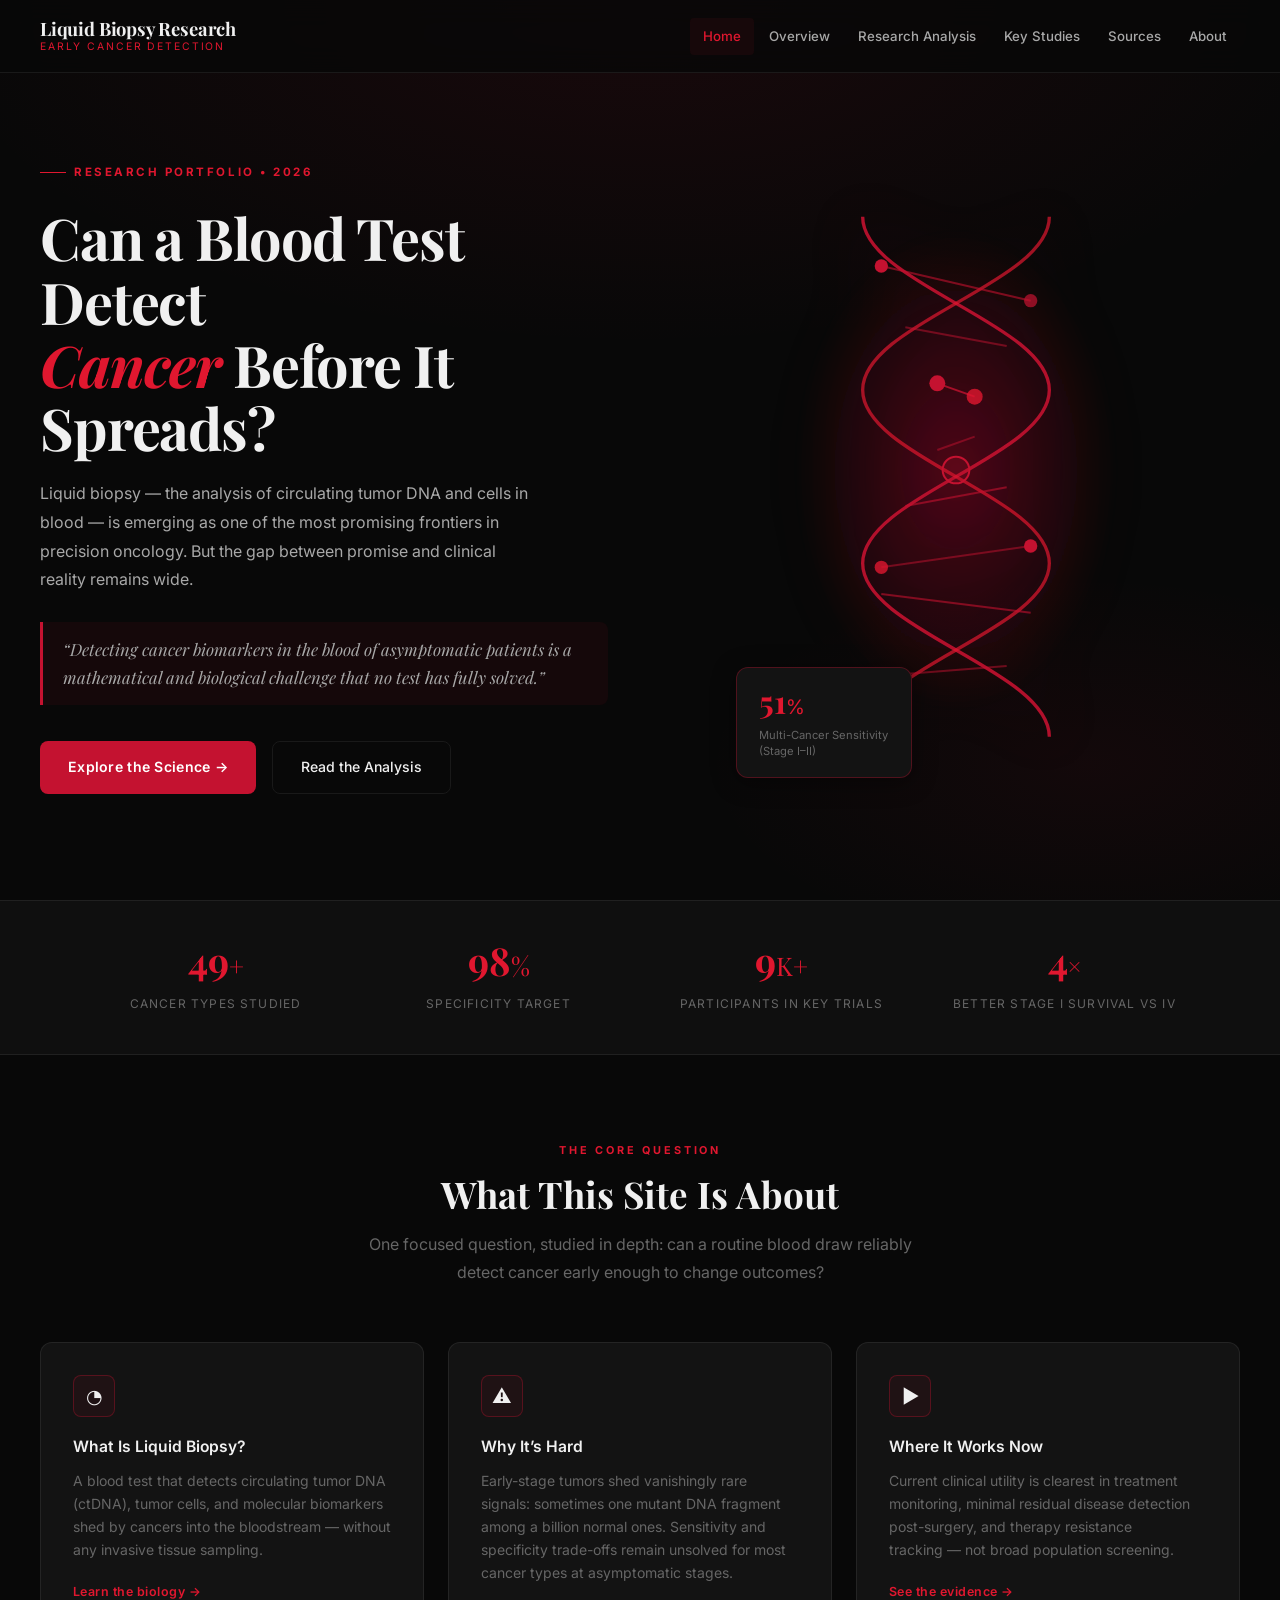
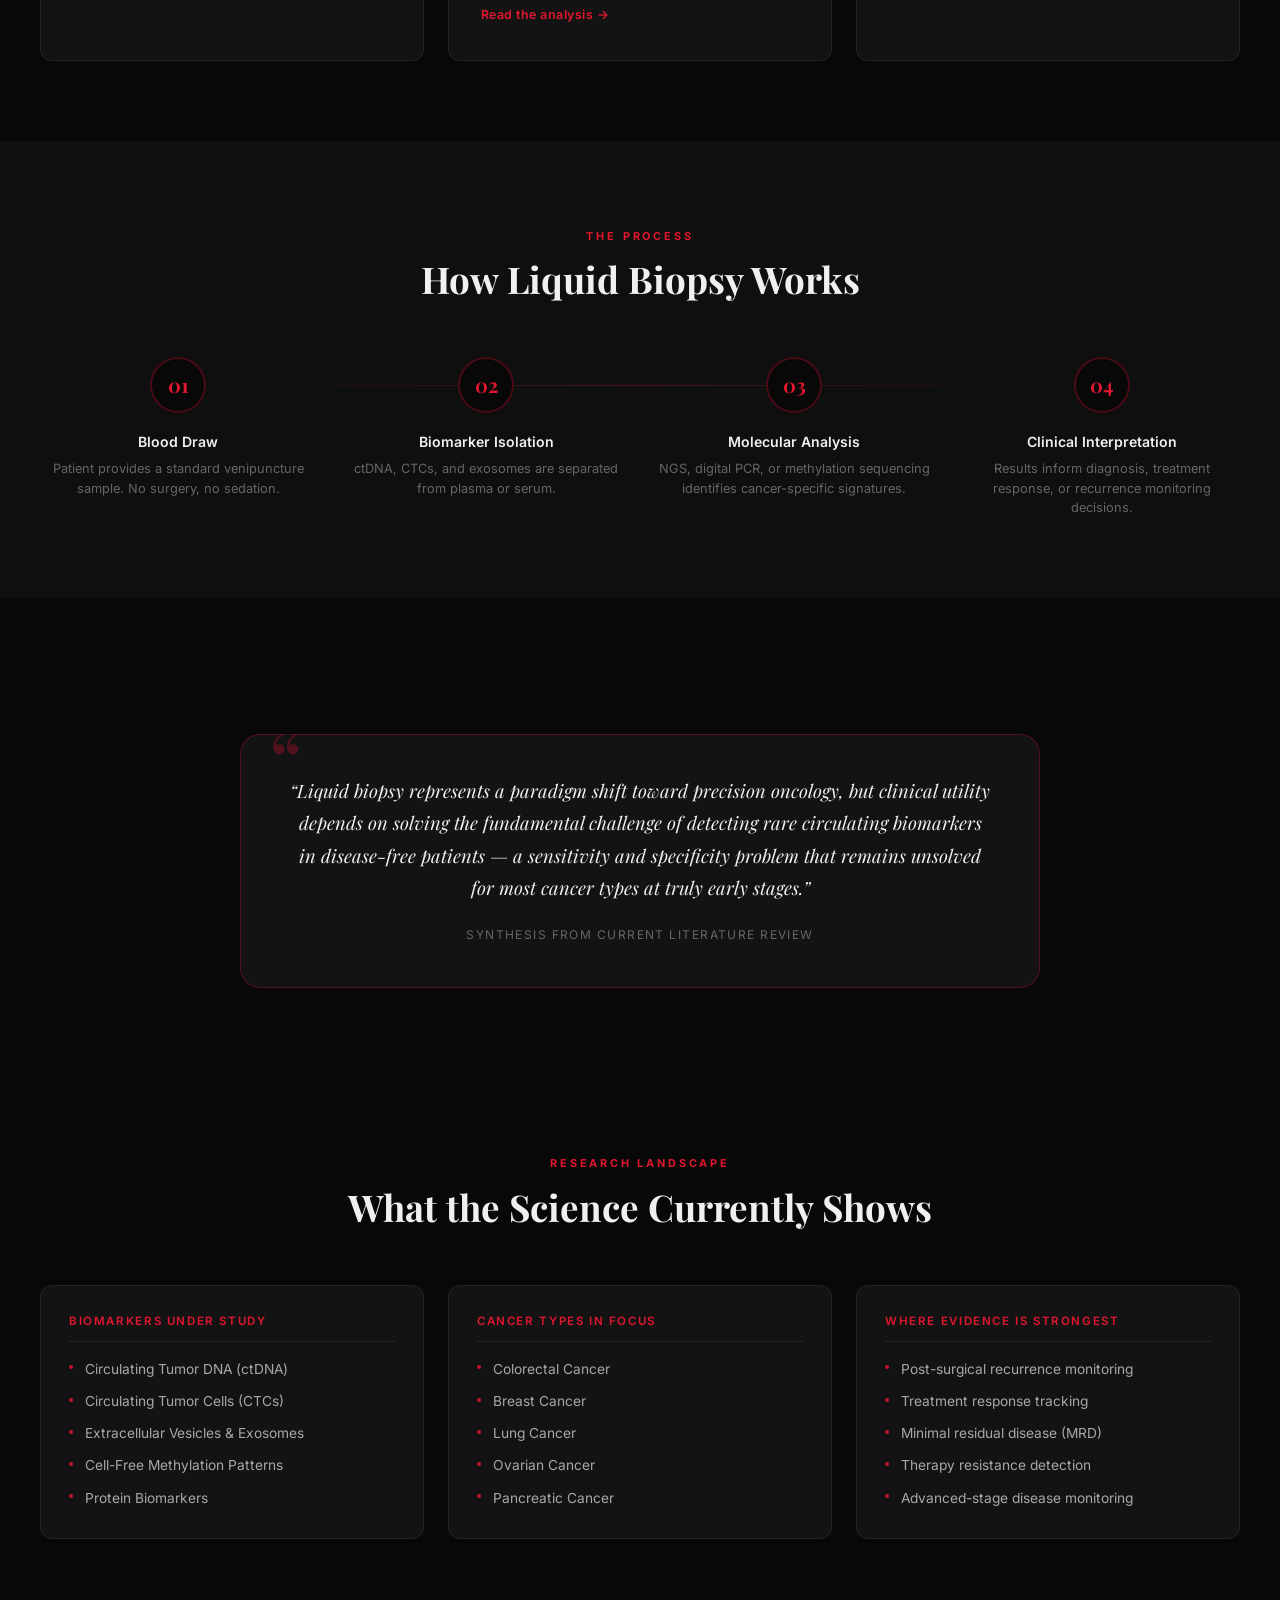
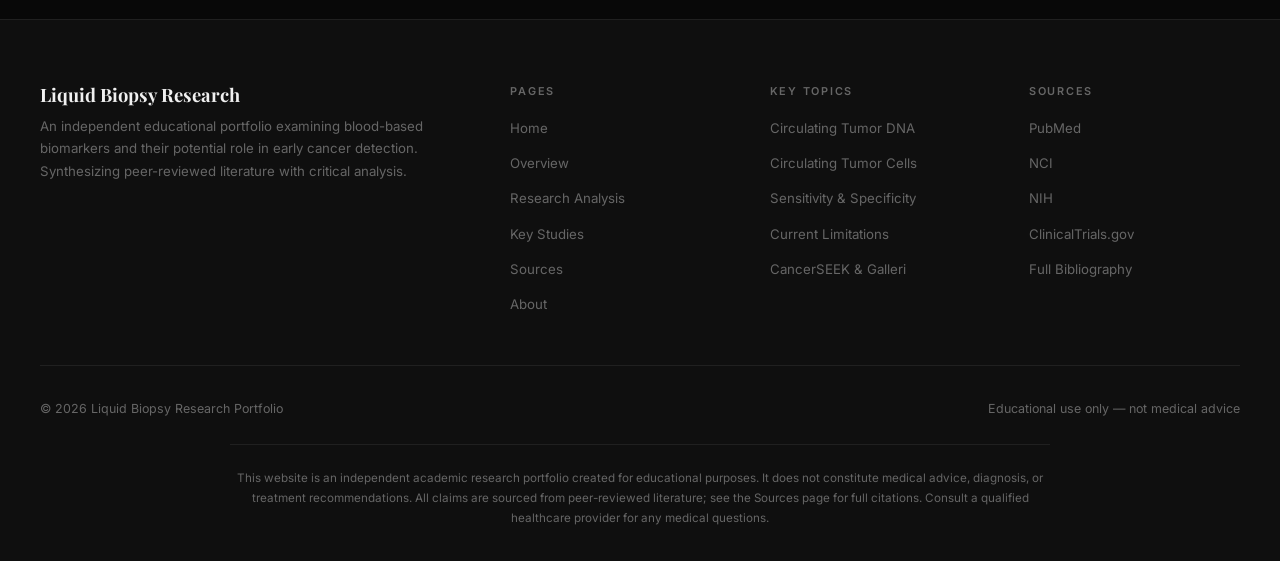
==== commit 415cdcee: "Complete redesign: black & crimson theme with animations, real studies, professional layout" ====
--- a/index.html
+++ b/index.html
@@ -1,249 +1,274 @@
 <!DOCTYPE html>
 <html lang="en">
 <head>
-    <meta charset="UTF-8">
-    <meta name="viewport" content="width=device-width, initial-scale=1.0">
-    <meta name="description" content="An evidence-based research portfolio exploring liquid biopsy and blood-based cancer detection technologies for early cancer screening and diagnosis.">
-    <meta name="keywords" content="liquid biopsy, cancer detection, ctDNA, circulating tumor cells, early cancer screening">
-    <meta name="author" content="Research Portfolio">
-    <title>Liquid Biopsy Research - Blood-Based Cancer Detection</title>
-    <link rel="stylesheet" href="style.css">
+  <meta charset="UTF-8">
+  <meta name="viewport" content="width=device-width, initial-scale=1.0">
+  <meta name="description" content="Evidence-based research portfolio exploring liquid biopsy for early cancer detection via blood-based biomarkers.">
+  <title>Home &mdash; Liquid Biopsy Research</title>
+  <link rel="preconnect" href="https://fonts.googleapis.com">
+  <link rel="preconnect" href="https://fonts.gstatic.com" crossorigin>
+  <link href="https://fonts.googleapis.com/css2?family=Playfair+Display:ital,wght@0,600;0,700;1,600&family=Inter:wght@300;400;500;600;700&display=swap" rel="stylesheet">
+  <link rel="stylesheet" href="style.css">
 </head>
 <body>
-    <!-- Navigation -->
-    <nav class="navbar">
-        <div class="nav-container">
-            <div class="nav-brand">
-                <h1>Liquid Biopsy Research</h1>
-                <p class="nav-tagline">Early Cancer Detection</p>
-            </div>
-            <ul class="nav-menu">
-                <li><a href="index.html" class="nav-link active">Home</a></li>
-                <li><a href="overview.html" class="nav-link">Overview</a></li>
-                <li><a href="research-analysis.html" class="nav-link">Research Analysis</a></li>
-                <li><a href="key-studies.html" class="nav-link">Key Studies</a></li>
-                <li><a href="sources.html" class="nav-link">Sources</a></li>
-                <li><a href="about.html" class="nav-link">About</a></li>
-            </ul>
-        </div>
+    <nav class="navbar" id="navbar">
+      <div class="nav-container">
+        <a href="index.html" class="nav-brand">
+          <span class="site-title">Liquid Biopsy Research</span>
+          <span class="nav-tagline">Early Cancer Detection</span>
+        </a>
+        <ul class="nav-menu" id="navMenu"><li><a href="index.html" class="nav-link active">Home</a></li>
+<li><a href="overview.html" class="nav-link">Overview</a></li>
+<li><a href="research-analysis.html" class="nav-link">Research Analysis</a></li>
+<li><a href="key-studies.html" class="nav-link">Key Studies</a></li>
+<li><a href="sources.html" class="nav-link">Sources</a></li>
+<li><a href="about.html" class="nav-link">About</a></li></ul>
+        <button class="nav-hamburger" id="hamburger" aria-label="Toggle navigation">
+          <span></span><span></span><span></span>
+        </button>
+      </div>
     </nav>
 
-    <!-- Hero Section -->
-    <section class="hero">
-        <div class="hero-content">
-            <h2 class="hero-title">Liquid Biopsy and Early Cancer Detection</h2>
-            <p class="hero-subtitle">Exploring the potential of blood-based biomarkers in cancer screening and diagnosis</p>
-            <p class="hero-description">Can a simple blood test detect cancer in its earliest stages? This research portfolio examines the promise, limitations, and future directions of liquid biopsy technologies.</p>
-            <a href="overview.html" class="cta-button">Explore the Research</a>
-        </div>
-        <div class="hero-visual">
-            <div class="hero-graphic">
-                <svg viewBox="0 0 200 200" xmlns="http://www.w3.org/2000/svg">
-                    <!-- Abstract medical/molecular visualization -->
-                    <circle cx="100" cy="100" r="80" fill="none" stroke="#0066cc" stroke-width="2" opacity="0.3"/>
-                    <circle cx="100" cy="100" r="60" fill="none" stroke="#00a8a8" stroke-width="2" opacity="0.4"/>
-                    <circle cx="100" cy="100" r="40" fill="none" stroke="#003d7a" stroke-width="1.5" opacity="0.5"/>
-                    
-                    <!-- Molecular dots -->
-                    <circle cx="100" cy="40" r="3" fill="#0066cc" opacity="0.8"/>
-                    <circle cx="140" cy="60" r="2.5" fill="#00a8a8" opacity="0.7"/>
-                    <circle cx="160" cy="100" r="3" fill="#003d7a" opacity="0.8"/>
-                    <circle cx="140" cy="140" r="2.5" fill="#0066cc" opacity="0.7"/>
-                    <circle cx="100" cy="160" r="3" fill="#00a8a8" opacity="0.8"/>
-                    <circle cx="60" cy="140" r="2.5" fill="#003d7a" opacity="0.7"/>
-                    <circle cx="40" cy="100" r="3" fill="#0066cc" opacity="0.8"/>
-                    <circle cx="60" cy="60" r="2.5" fill="#00a8a8" opacity="0.7"/>
-                    
-                    <!-- Center element -->
-                    <circle cx="100" cy="100" r="8" fill="#0066cc" opacity="0.9"/>
-                    
-                    <!-- Connecting lines -->
-                    <line x1="100" y1="100" x2="100" y2="40" stroke="#0066cc" stroke-width="1" opacity="0.3"/>
-                    <line x1="100" y1="100" x2="160" y2="100" stroke="#00a8a8" stroke-width="1" opacity="0.3"/>
-                    <line x1="100" y1="100" x2="100" y2="160" stroke="#003d7a" stroke-width="1" opacity="0.3"/>
-                    <line x1="100" y1="100" x2="40" y2="100" stroke="#0066cc" stroke-width="1" opacity="0.3"/>
-                </svg>
-            </div>
-        </div>
-    </section>
-
-    <!-- Research Highlights Callout -->
-    <section class="highlights-strip">
-        <div class="highlights-container">
-            <div class="highlight-item">
-                <h4>Non-Invasive</h4>
-                <p>Simple blood draw replaces tissue biopsy</p>
-            </div>
-            <div class="highlight-item">
-                <h4>Emerging Technology</h4>
-                <p>Rapidly advancing molecular detection methods</p>
-            </div>
-            <div class="highlight-item">
-                <h4>Early Promise</h4>
-                <p>Potential to detect cancer months or years earlier</p>
-            </div>
-        </div>
-    </section>
-
-    <!-- Key Features Section -->
-    <section class="features-section">
-        <h3 class="section-title">Understanding Liquid Biopsy</h3>
-        <div class="features-grid">
-            
-            <div class="feature-card">
-                <div class="feature-icon">
-                    <svg viewBox="0 0 64 64" xmlns="http://www.w3.org/2000/svg">
-                        <path d="M32 8 L42 15 L42 35 C42 45 32 55 32 55 C32 55 22 45 22 35 L22 15 Z" fill="none" stroke="#0066cc" stroke-width="2"/>
-                        <circle cx="32" cy="32" r="4" fill="#0066cc"/>
-                    </svg>
-                </div>
-                <h4>What is Liquid Biopsy?</h4>
-                <p>A non-invasive blood test that detects circulating tumor DNA (ctDNA), circulating tumor cells (CTCs), and other cancer biomarkers released into the bloodstream.</p>
-                <a href="overview.html" class="learn-more">Learn more →</a>
-            </div>
-
-            <div class="feature-card">
-                <div class="feature-icon">
-                    <svg viewBox="0 0 64 64" xmlns="http://www.w3.org/2000/svg">
-                        <path d="M32 10 L45 20 L45 45 C45 50 40 55 32 55 C24 55 19 50 19 45 L19 20 Z" fill="none" stroke="#00a8a8" stroke-width="2"/>
-                        <circle cx="32" cy="35" r="3" fill="#00a8a8"/>
-                        <circle cx="27" cy="25" r="3" fill="#00a8a8"/>
-                        <circle cx="37" cy="28" r="3" fill="#00a8a8"/>
-                    </svg>
-                </div>
-                <h4>Why Early Detection Matters</h4>
-                <p>Cancer detected at earlier stages generally has better treatment outcomes, higher survival rates, and more treatment options available.</p>
-                <a href="overview.html" class="learn-more">Learn more →</a>
-            </div>
-
-            <div class="feature-card">
-                <div class="feature-icon">
-                    <svg viewBox="0 0 64 64" xmlns="http://www.w3.org/2000/svg">
-                        <path d="M20 30 L32 20 L44 30 M32 20 L32 50" fill="none" stroke="#003d7a" stroke-width="2"/>
-                        <circle cx="20" cy="45" r="2" fill="#003d7a"/>
-                        <circle cx="32" cy="50" r="2" fill="#003d7a"/>
-                        <circle cx="44" cy="40" r="2" fill="#003d7a"/>
-                    </svg>
-                </div>
-                <h4>Scientific Limitations</h4>
-                <p>Current challenges include low biomarker abundance in early disease, sensitivity/specificity trade-offs, and barriers to clinical validation and adoption.</p>
-                <a href="research-analysis.html" class="learn-more">Learn more →</a>
-            </div>
-
-        </div>
-    </section>
-
-    <!-- Process Timeline Section -->
-    <section class="process-section">
-        <h3 class="section-title">How Liquid Biopsy Works</h3>
-        <div class="timeline">
-            <div class="timeline-item">
-                <div class="timeline-dot"></div>
-                <h5>Sample Collection</h5>
-                <p>Patient provides blood sample via simple venipuncture</p>
-            </div>
-            <div class="timeline-item">
-                <div class="timeline-dot"></div>
-                <h5>Biomarker Isolation</h5>
-                <p>ctDNA, CTCs, and exosomes are extracted from plasma or serum</p>
-            </div>
-            <div class="timeline-item">
-                <div class="timeline-dot"></div>
-                <h5>Detection & Analysis</h5>
-                <p>Molecular techniques (PCR, sequencing, etc.) identify cancer-specific signatures</p>
-            </div>
-            <div class="timeline-item">
-                <div class="timeline-dot"></div>
-                <h5>Clinical Interpretation</h5>
-                <p>Results inform diagnosis, prognosis, or monitoring decisions</p>
-            </div>
-        </div>
-    </section>
-
-    <!-- Key Insight Callout -->
-    <section class="insight-callout">
-        <div class="insight-content">
-            <h4>Key Insight</h4>
-            <p>"Liquid biopsy represents a paradigm shift toward precision oncology, but clinical utility depends on solving the fundamental challenge of detecting rare circulating biomarkers in disease-free patients—a sensitivity and specificity problem that remains unsolved for most cancer types at truly early stages."</p>
-            <span class="insight-source">Synthesis from current literature</span>
-        </div>
-    </section>
-
-    <!-- Research Snapshot Section -->
-    <section class="snapshot-section">
-        <h3 class="section-title">Current Research Landscape</h3>
-        <div class="snapshot-grid">
-            <div class="snapshot-card">
-                <h5>Biomarkers Under Study</h5>
-                <ul class="snapshot-list">
-                    <li>Circulating Tumor DNA (ctDNA)</li>
-                    <li>Circulating Tumor Cells (CTCs)</li>
-                    <li>Extracellular Vesicles</li>
-                    <li>Circulating Tumor RNA</li>
-                    <li>Protein Biomarkers</li>
-                </ul>
-            </div>
-            <div class="snapshot-card">
-                <h5>Cancer Types in Focus</h5>
-                <ul class="snapshot-list">
-                    <li>Colorectal Cancer</li>
-                    <li>Breast Cancer</li>
-                    <li>Lung Cancer</li>
-                    <li>Ovarian Cancer</li>
-                    <li>Melanoma</li>
-                </ul>
-            </div>
-            <div class="snapshot-card">
-                <h5>Clinical Applications</h5>
-                <ul class="snapshot-list">
-                    <li>Early Detection Screening</li>
-                    <li>Recurrence Monitoring</li>
-                    <li>Treatment Response</li>
-                    <li>Minimal Residual Disease</li>
-                    <li>Prognosis Prediction</li>
-                </ul>
-            </div>
-        </div>
-    </section>
-
-    <!-- Call to Action -->
-    <section class="cta-section">
-        <h3>Ready to Dive Deeper?</h3>
-        <p>Explore the science behind liquid biopsy, analyze current research findings, and examine the limitations and future directions of this emerging technology.</p>
-        <div class="cta-buttons">
-            <a href="research-analysis.html" class="cta-button primary">Research Analysis</a>
-            <a href="key-studies.html" class="cta-button secondary">Key Studies</a>
-        </div>
-    </section>
-
-    <!-- Footer -->
+  <!-- HERO -->
+  <section class="hero">
+    <div class="hero-bg"></div>
+    <div class="hero-particles" id="heroParticles"></div>
+    <div class="hero-content-wrap">
+      <div class="hero-text">
+        <span class="hero-eyebrow">Research Portfolio &bull; 2026</span>
+        <h1 class="hero-title">Can a Blood Test Detect<br><em>Cancer</em> Before It Spreads?</h1>
+        <p class="hero-subtitle">Liquid biopsy&nbsp;&mdash; the analysis of circulating tumor DNA and cells in blood&nbsp;&mdash; is emerging as one of the most promising frontiers in precision oncology. But the gap between promise and clinical reality remains wide.</p>
+        <blockquote class="hero-question">&ldquo;Detecting cancer biomarkers in the blood of asymptomatic patients is a mathematical and biological challenge that no test has fully solved.&rdquo;</blockquote>
+        <div class="hero-cta-group">
+          <a href="overview.html" class="btn-primary">Explore the Science &rarr;</a>
+          <a href="research-analysis.html" class="btn-secondary">Read the Analysis</a>
+        </div>
+      </div>
+      <div class="hero-visual">
+        <div class="hero-image-wrap">
+          <svg class="hero-dna" viewBox="0 0 300 420" xmlns="http://www.w3.org/2000/svg" aria-hidden="true">
+            <defs>
+              <radialGradient id="glow" cx="50%" cy="50%" r="50%">
+                <stop offset="0%" stop-color="#C41230" stop-opacity="0.3"/>
+                <stop offset="100%" stop-color="#C41230" stop-opacity="0"/>
+              </radialGradient>
+              <filter id="blur1">
+                <feGaussianBlur stdDeviation="3"/>
+              </filter>
+            </defs>
+            <!-- Glow backdrop -->
+            <ellipse cx="150" cy="210" rx="120" ry="180" fill="url(#glow)" filter="url(#blur1)"/>
+            <!-- DNA strands -->
+            <path class="dna-strand-l" d="M80,20 C80,70 220,100 220,150 C220,200 80,230 80,280 C80,330 220,360 220,410" fill="none" stroke="#C41230" stroke-width="2.5" stroke-opacity="0.9"/>
+            <path class="dna-strand-r" d="M220,20 C220,70 80,100 80,150 C80,200 220,230 220,280 C220,330 80,360 80,410" fill="none" stroke="#E0172F" stroke-width="2.5" stroke-opacity="0.7"/>
+            <!-- Rungs -->
+            <line x1="94" y1="57" x2="206" y2="83" stroke="#C41230" stroke-width="1.5" stroke-opacity="0.6"/>
+            <line x1="112" y1="103" x2="188" y2="117" stroke="#C41230" stroke-width="1.5" stroke-opacity="0.5"/>
+            <line x1="136" y1="145" x2="164" y2="155" stroke="#C41230" stroke-width="1.5" stroke-opacity="0.8"/>
+            <line x1="164" y1="185" x2="136" y2="195" stroke="#C41230" stroke-width="1.5" stroke-opacity="0.5"/>
+            <line x1="188" y1="223" x2="112" y2="237" stroke="#C41230" stroke-width="1.5" stroke-opacity="0.6"/>
+            <line x1="206" y1="267" x2="94" y2="283" stroke="#C41230" stroke-width="1.5" stroke-opacity="0.5"/>
+            <line x1="206" y1="317" x2="94" y2="303" stroke="#C41230" stroke-width="1.5" stroke-opacity="0.6"/>
+            <line x1="188" y1="357" x2="112" y2="363" stroke="#C41230" stroke-width="1.5" stroke-opacity="0.5"/>
+            <!-- Nodes -->
+            <circle cx="94" cy="57" r="5" fill="#C41230"/>
+            <circle cx="206" cy="83" r="5" fill="#C41230" fill-opacity="0.7"/>
+            <circle cx="136" cy="145" r="6" fill="#C41230"/>
+            <circle cx="164" cy="155" r="6" fill="#E0172F" fill-opacity="0.8"/>
+            <circle cx="206" cy="267" r="5" fill="#C41230"/>
+            <circle cx="94" cy="283" r="5" fill="#E0172F" fill-opacity="0.8"/>
+            <circle cx="150" cy="210" r="10" fill="#C41230" fill-opacity="0.15" stroke="#C41230" stroke-width="1.5"/>
+          </svg>
+          <div class="hero-badge">
+            <span class="badge-number" data-target="51">0</span><span class="badge-pct">%</span>
+            <span class="badge-label">Multi-Cancer Sensitivity<br>(Stage I–II)</span>
+          </div>
+        </div>
+      </div>
+    </div>
+  </section>
+
+  <!-- STATS -->
+  <section class="stats-strip">
+    <div class="stats-grid">
+      <div class="stat-item reveal">
+        <span class="stat-number" data-target="50">0</span><span class="stat-suffix">+</span>
+        <span class="stat-label">Cancer Types Studied</span>
+      </div>
+      <div class="stat-item reveal">
+        <span class="stat-number" data-target="99">0</span><span class="stat-suffix">%</span>
+        <span class="stat-label">Specificity Target</span>
+      </div>
+      <div class="stat-item reveal">
+        <span class="stat-number" data-target="10">0</span><span class="stat-suffix">K+</span>
+        <span class="stat-label">Participants in Key Trials</span>
+      </div>
+      <div class="stat-item reveal">
+        <span class="stat-number" data-target="5">0</span><span class="stat-suffix">×</span>
+        <span class="stat-label">Better Stage I Survival vs IV</span>
+      </div>
+    </div>
+  </section>
+
+  <!-- WHAT YOU NEED TO KNOW IN 5 SECONDS -->
+  <section class="section">
+    <div class="section-inner">
+      <div class="section-header reveal">
+        <span class="section-eyebrow">The Core Question</span>
+        <h2 class="section-title">What This Site Is About</h2>
+        <p class="section-subtitle">One focused question, studied in depth: can a routine blood draw reliably detect cancer early enough to change outcomes?</p>
+      </div>
+      <div class="features-grid stagger">
+        <div class="feature-card">
+          <div class="feature-icon">&#9684;</div>
+          <h4>What Is Liquid Biopsy?</h4>
+          <p>A blood test that detects circulating tumor DNA (ctDNA), tumor cells, and molecular biomarkers shed by cancers into the bloodstream&nbsp;&mdash; without any invasive tissue sampling.</p>
+          <a href="overview.html" class="learn-more">Learn the biology &rarr;</a>
+        </div>
+        <div class="feature-card">
+          <div class="feature-icon">&#9888;</div>
+          <h4>Why It&rsquo;s Hard</h4>
+          <p>Early-stage tumors shed vanishingly rare signals: sometimes one mutant DNA fragment among a billion normal ones. Sensitivity and specificity trade-offs remain unsolved for most cancer types at asymptomatic stages.</p>
+          <a href="research-analysis.html" class="learn-more">Read the analysis &rarr;</a>
+        </div>
+        <div class="feature-card">
+          <div class="feature-icon">&#9654;</div>
+          <h4>Where It Works Now</h4>
+          <p>Current clinical utility is clearest in treatment monitoring, minimal residual disease detection post-surgery, and therapy resistance tracking&nbsp;&mdash; not broad population screening.</p>
+          <a href="key-studies.html" class="learn-more">See the evidence &rarr;</a>
+        </div>
+      </div>
+    </div>
+  </section>
+
+  <!-- HOW IT WORKS -->
+  <section class="section process-section">
+    <div class="section-inner">
+      <div class="section-header reveal">
+        <span class="section-eyebrow">The Process</span>
+        <h2 class="section-title">How Liquid Biopsy Works</h2>
+      </div>
+      <div class="process-steps stagger">
+        <div class="step-card">
+          <div class="step-number">01</div>
+          <h5>Blood Draw</h5>
+          <p>Patient provides a standard venipuncture sample. No surgery, no sedation.</p>
+        </div>
+        <div class="step-card">
+          <div class="step-number">02</div>
+          <h5>Biomarker Isolation</h5>
+          <p>ctDNA, CTCs, and exosomes are separated from plasma or serum.</p>
+        </div>
+        <div class="step-card">
+          <div class="step-number">03</div>
+          <h5>Molecular Analysis</h5>
+          <p>NGS, digital PCR, or methylation sequencing identifies cancer-specific signatures.</p>
+        </div>
+        <div class="step-card">
+          <div class="step-number">04</div>
+          <h5>Clinical Interpretation</h5>
+          <p>Results inform diagnosis, treatment response, or recurrence monitoring decisions.</p>
+        </div>
+      </div>
+    </div>
+  </section>
+
+  <!-- INSIGHT QUOTE -->
+  <section class="section">
+    <div class="section-inner">
+      <div class="insight-block reveal">
+        <blockquote>&ldquo;Liquid biopsy represents a paradigm shift toward precision oncology, but clinical utility depends on solving the fundamental challenge of detecting rare circulating biomarkers in disease-free patients&nbsp;&mdash; a sensitivity and specificity problem that remains unsolved for most cancer types at truly early stages.&rdquo;</blockquote>
+        <span class="insight-source">Synthesis from current literature review</span>
+      </div>
+    </div>
+  </section>
+
+  <!-- RESEARCH LANDSCAPE -->
+  <section class="section">
+    <div class="section-inner">
+      <div class="section-header reveal">
+        <span class="section-eyebrow">Research Landscape</span>
+        <h2 class="section-title">What the Science Currently Shows</h2>
+      </div>
+      <div class="snapshot-grid stagger">
+        <div class="snapshot-card">
+          <h5>Biomarkers Under Study</h5>
+          <ul class="snapshot-list">
+            <li>Circulating Tumor DNA (ctDNA)</li>
+            <li>Circulating Tumor Cells (CTCs)</li>
+            <li>Extracellular Vesicles &amp; Exosomes</li>
+            <li>Cell-Free Methylation Patterns</li>
+            <li>Protein Biomarkers</li>
+          </ul>
+        </div>
+        <div class="snapshot-card">
+          <h5>Cancer Types in Focus</h5>
+          <ul class="snapshot-list">
+            <li>Colorectal Cancer</li>
+            <li>Breast Cancer</li>
+            <li>Lung Cancer</li>
+            <li>Ovarian Cancer</li>
+            <li>Pancreatic Cancer</li>
+          </ul>
+        </div>
+        <div class="snapshot-card">
+          <h5>Where Evidence Is Strongest</h5>
+          <ul class="snapshot-list">
+            <li>Post-surgical recurrence monitoring</li>
+            <li>Treatment response tracking</li>
+            <li>Minimal residual disease (MRD)</li>
+            <li>Therapy resistance detection</li>
+            <li>Advanced-stage disease monitoring</li>
+          </ul>
+        </div>
+      </div>
+    </div>
+  </section>
+
     <footer class="footer">
-        <div class="footer-content">
-            <div class="footer-section">
-                <h5>Liquid Biopsy Research</h5>
-                <p>An educational research portfolio exploring blood-based biomarkers in early cancer detection.</p>
-            </div>
-            <div class="footer-section">
-                <h5>Navigation</h5>
-                <ul class="footer-links">
-                    <li><a href="index.html">Home</a></li>
-                    <li><a href="overview.html">Overview</a></li>
-                    <li><a href="research-analysis.html">Research Analysis</a></li>
-                    <li><a href="key-studies.html">Key Studies</a></li>
-                    <li><a href="sources.html">Sources</a></li>
-                    <li><a href="about.html">About</a></li>
-                </ul>
-            </div>
-            <div class="footer-section">
-                <h5>Legal</h5>
-                <p><strong>Disclaimer:</strong> This website is an educational resource and research portfolio. It is not intended to provide medical advice, diagnosis, or treatment. All content is for informational purposes only. Consult with qualified healthcare professionals for medical decisions.</p>
-            </div>
-        </div>
-        <div class="footer-bottom">
-            <p>&copy; 2026 Liquid Biopsy Research Portfolio. All rights reserved. Content synthesized from peer-reviewed literature.</p>
-        </div>
+      <div class="footer-grid">
+        <div class="footer-brand">
+          <h3>Liquid Biopsy Research</h3>
+          <p>An independent educational portfolio examining blood-based biomarkers and their potential role in early cancer detection. Synthesizing peer-reviewed literature with critical analysis.</p>
+        </div>
+        <div class="footer-col">
+          <h5>Pages</h5>
+          <ul class="footer-links">
+            <li><a href="index.html">Home</a></li>
+            <li><a href="overview.html">Overview</a></li>
+            <li><a href="research-analysis.html">Research Analysis</a></li>
+            <li><a href="key-studies.html">Key Studies</a></li>
+            <li><a href="sources.html">Sources</a></li>
+            <li><a href="about.html">About</a></li>
+          </ul>
+        </div>
+        <div class="footer-col">
+          <h5>Key Topics</h5>
+          <ul class="footer-links">
+            <li><a href="overview.html#ctdna">Circulating Tumor DNA</a></li>
+            <li><a href="overview.html#ctcs">Circulating Tumor Cells</a></li>
+            <li><a href="research-analysis.html#sensitivity">Sensitivity &amp; Specificity</a></li>
+            <li><a href="research-analysis.html#limitations">Current Limitations</a></li>
+            <li><a href="key-studies.html">CancerSEEK &amp; Galleri</a></li>
+          </ul>
+        </div>
+        <div class="footer-col">
+          <h5>Sources</h5>
+          <ul class="footer-links">
+            <li><a href="https://pubmed.ncbi.nlm.nih.gov" target="_blank" rel="noopener">PubMed</a></li>
+            <li><a href="https://www.cancer.gov" target="_blank" rel="noopener">NCI</a></li>
+            <li><a href="https://www.nih.gov" target="_blank" rel="noopener">NIH</a></li>
+            <li><a href="https://clinicaltrials.gov" target="_blank" rel="noopener">ClinicalTrials.gov</a></li>
+            <li><a href="sources.html">Full Bibliography</a></li>
+          </ul>
+        </div>
+      </div>
+      <div class="footer-bottom">
+        <p>&copy; 2026 Liquid Biopsy Research Portfolio</p>
+        <p>Educational use only &mdash; not medical advice</p>
+      </div>
+      <p class="footer-disclaimer">This website is an independent academic research portfolio created for educational purposes. It does not constitute medical advice, diagnosis, or treatment recommendations. All claims are sourced from peer-reviewed literature; see the Sources page for full citations. Consult a qualified healthcare provider for any medical questions.</p>
     </footer>
-
-    <script src="script.js"></script>
+<script src="script.js"></script>
 </body>
-</html>
+</html>
--- a/style.css
+++ b/style.css
@@ -1,1449 +1,668 @@
-/* ==========================================
-   LIQUID BIOPSY RESEARCH - STYLESHEET
-   Professional, Modern, Academic Design
-   ========================================== */
-
-/* ========== CSS VARIABLES & ROOT SETTINGS ========== */
+/* ============================================================
+   LIQUID BIOPSY RESEARCH — DARK ACADEMIC THEME
+   Black & Crimson Red | Professional | Animated
+   ============================================================ */
+
+@import url('https://fonts.googleapis.com/css2?family=Playfair+Display:ital,wght@0,600;0,700;1,600&family=Inter:wght@300;400;500;600;700&display=swap');
+
+/* ── VARIABLES ───────────────────────────────────────────── */
 :root {
-    /* Color Palette */
-    --color-primary: #0066cc;
-    --color-primary-dark: #003d7a;
-    --color-secondary: #00a8a8;
-    --color-accent: #0066cc;
-    --color-slate: #475569;
-    --color-light-gray: #f5f7fa;
-    --color-border: #e2e8f0;
-    --color-white: #ffffff;
-    --color-text-dark: #1e293b;
-    --color-text-medium: #475569;
-    --color-text-light: #64748b;
-    --color-success: #00a86b;
-    --color-warning: #ff9800;
-    --color-error: #e53935;
-
-    /* Typography */
-    --font-family-sans: -apple-system, BlinkMacSystemFont, 'Segoe UI', 'Roboto', 'Oxygen', 'Ubuntu', 'Cantarell', sans-serif;
-    --font-family-serif: 'Georgia', 'Garamond', serif;
-    --font-size-xs: 0.75rem;
-    --font-size-sm: 0.875rem;
-    --font-size-base: 1rem;
-    --font-size-lg: 1.125rem;
-    --font-size-xl: 1.5rem;
-    --font-size-2xl: 2rem;
-    --font-size-3xl: 2.5rem;
-    --font-size-4xl: 3rem;
-    --font-weight-normal: 400;
-    --font-weight-medium: 500;
-    --font-weight-semibold: 600;
-    --font-weight-bold: 700;
-
-    /* Spacing */
-    --spacing-xs: 0.25rem;
-    --spacing-sm: 0.5rem;
-    --spacing-md: 1rem;
-    --spacing-lg: 1.5rem;
-    --spacing-xl: 2rem;
-    --spacing-2xl: 3rem;
-    --spacing-3xl: 4rem;
-
-    /* Shadows */
-    --shadow-sm: 0 1px 2px rgba(0, 0, 0, 0.05);
-    --shadow-md: 0 4px 6px rgba(0, 0, 0, 0.07);
-    --shadow-lg: 0 10px 15px rgba(0, 0, 0, 0.1);
-    --shadow-xl: 0 20px 25px rgba(0, 0, 0, 0.1);
-
-    /* Border Radius */
-    --radius-sm: 0.375rem;
-    --radius-md: 0.5rem;
-    --radius-lg: 0.75rem;
-    --radius-xl: 1rem;
-
-    /* Transitions */
-    --transition-fast: 150ms ease-in-out;
-    --transition-base: 250ms ease-in-out;
-    --transition-slow: 350ms ease-in-out;
-}
-
-/* ========== GLOBAL STYLES ========== */
-* {
-    margin: 0;
-    padding: 0;
-    box-sizing: border-box;
-}
-
-html {
-    scroll-behavior: smooth;
-}
-
+  --bg:        #080808;
+  --bg-surf:   #0f0f0f;
+  --bg-card:   #131313;
+  --bg-card2:  #181818;
+  --cr:        #C41230;
+  --cr-lt:     #E0172F;
+  --cr-br:     #FF1744;
+  --cr-dim:    #7A0B1E;
+  --cr-glow:   rgba(196,18,48,0.2);
+  --cr-sub:    rgba(196,18,48,0.07);
+  --tx:        #F0F0F0;
+  --tx2:       #A8A8A8;
+  --tx3:       #666666;
+  --border:    rgba(255,255,255,0.07);
+  --border-cr: rgba(196,18,48,0.35);
+  --shadow:    0 4px 24px rgba(0,0,0,0.45);
+  --shadow-cr: 0 0 28px rgba(196,18,48,0.28);
+  --f-serif:   'Playfair Display', Georgia, serif;
+  --f-sans:    'Inter', -apple-system, BlinkMacSystemFont, 'Segoe UI', sans-serif;
+  --ease:      0.28s ease;
+  --r-sm: 4px; --r-md: 8px; --r-lg: 12px; --r-xl: 20px;
+}
+
+/* ── RESET ───────────────────────────────────────────────── */
+*, *::before, *::after { margin:0; padding:0; box-sizing:border-box; }
+html { scroll-behavior:smooth; font-size:16px; }
 body {
-    font-family: var(--font-family-sans);
-    font-size: var(--font-size-base);
-    line-height: 1.6;
-    color: var(--color-text-dark);
-    background-color: var(--color-white);
-}
-
-/* ========== TYPOGRAPHY ========== */
-h1, h2, h3, h4, h5, h6 {
-    font-weight: var(--font-weight-semibold);
-    line-height: 1.3;
-    margin-bottom: var(--spacing-lg);
-    color: var(--color-text-dark);
-}
-
-h1 {
-    font-size: var(--font-size-4xl);
-    font-weight: var(--font-weight-bold);
-    margin-bottom: var(--spacing-xl);
-}
-
-h2 {
-    font-size: var(--font-size-3xl);
-    margin-bottom: var(--spacing-xl);
-}
-
-h3 {
-    font-size: var(--font-size-2xl);
-    margin-bottom: var(--spacing-lg);
-    padding-bottom: var(--spacing-sm);
-    border-bottom: 2px solid var(--color-light-gray);
-}
-
-h4 {
-    font-size: var(--font-size-xl);
-    margin-bottom: var(--spacing-md);
-}
-
-h5 {
-    font-size: var(--font-size-lg);
-    margin-bottom: var(--spacing-sm);
-}
-
-h6 {
-    font-size: var(--font-size-base);
-    font-weight: var(--font-weight-semibold);
-    margin-bottom: var(--spacing-sm);
-}
-
-p {
-    margin-bottom: var(--spacing-md);
-    color: var(--color-text-medium);
-    line-height: 1.7;
-}
-
-a {
-    color: var(--color-primary);
-    text-decoration: none;
-    transition: color var(--transition-fast);
-}
-
-a:hover {
-    color: var(--color-primary-dark);
-    text-decoration: underline;
-}
-
-strong {
-    font-weight: var(--font-weight-semibold);
-    color: var(--color-text-dark);
-}
-
-em {
-    font-style: italic;
-}
-
-/* ========== NAVIGATION ========== */
+  font-family: var(--f-sans);
+  background: var(--bg);
+  color: var(--tx);
+  line-height: 1.7;
+  -webkit-font-smoothing: antialiased;
+  overflow-x: hidden;
+}
+::-webkit-scrollbar { width:5px; }
+::-webkit-scrollbar-track { background: var(--bg); }
+::-webkit-scrollbar-thumb { background: var(--cr); border-radius:3px; }
+
+/* ── TYPOGRAPHY ──────────────────────────────────────────── */
+h1,h2,h3      { font-family:var(--f-serif); font-weight:700; line-height:1.15; color:var(--tx); margin-bottom:0.75rem; }
+h4,h5,h6      { font-family:var(--f-sans);  font-weight:600; line-height:1.3;  color:var(--tx); margin-bottom:0.5rem; }
+h1 { font-size: clamp(2rem,5vw,3.6rem); }
+h2 { font-size: clamp(1.7rem,4vw,2.8rem); }
+h3 { font-size: clamp(1.25rem,2.5vw,1.85rem); }
+h4 { font-size:1.15rem; }
+h5 { font-size:0.95rem; }
+p  { color:var(--tx2); margin-bottom:1rem; line-height:1.75; }
+p:last-child { margin-bottom:0; }
+a  { color:var(--cr-lt); text-decoration:none; transition:color var(--ease); }
+a:hover { color:var(--cr-br); }
+strong { color:var(--tx); }
+em { font-style:italic; color:var(--cr-lt); }
+sup { font-size:0.72em; }
+ul, ol { padding-left:1.5rem; }
+
+/* ── NAVBAR ──────────────────────────────────────────────── */
 .navbar {
-    position: sticky;
-    top: 0;
-    z-index: 1000;
-    background-color: var(--color-white);
-    border-bottom: 1px solid var(--color-border);
-    box-shadow: var(--shadow-sm);
-    transition: box-shadow var(--transition-base);
-}
-
-.navbar:hover {
-    box-shadow: var(--shadow-md);
-}
-
+  position:fixed; top:0; left:0; right:0; z-index:1000;
+  padding:1.1rem 2rem;
+  background:rgba(8,8,8,0.82);
+  backdrop-filter:blur(14px);
+  -webkit-backdrop-filter:blur(14px);
+  border-bottom:1px solid var(--border);
+  transition:all var(--ease);
+}
+.navbar.scrolled {
+  padding:0.7rem 2rem;
+  background:rgba(8,8,8,0.97);
+  border-bottom-color:var(--border-cr);
+  box-shadow:0 2px 24px rgba(0,0,0,0.6);
+}
 .nav-container {
-    max-width: 1200px;
-    margin: 0 auto;
-    padding: var(--spacing-md) var(--spacing-lg);
-    display: flex;
-    justify-content: space-between;
-    align-items: center;
-    gap: var(--spacing-xl);
-}
-
+  max-width:1200px; margin:0 auto;
+  display:flex; align-items:center; justify-content:space-between;
+}
 .nav-brand {
-    flex-shrink: 0;
-}
-
-.nav-brand h1 {
-    font-size: var(--font-size-lg);
-    margin: 0;
-    color: var(--color-primary);
-    font-weight: var(--font-weight-bold);
-}
-
+  display:flex; flex-direction:column; line-height:1; text-decoration:none;
+}
+.site-title {
+  font-family:var(--f-serif); font-size:1.15rem; font-weight:700;
+  color:var(--tx); letter-spacing:-0.01em;
+}
 .nav-tagline {
-    font-size: var(--font-size-sm);
-    color: var(--color-secondary);
-    margin: 0;
-    font-weight: var(--font-weight-medium);
-}
-
-.nav-menu {
-    display: flex;
-    list-style: none;
-    gap: var(--spacing-xl);
-    flex-wrap: wrap;
-    justify-content: flex-end;
-}
-
+  font-size:0.65rem; color:var(--cr-lt);
+  letter-spacing:0.18em; text-transform:uppercase; margin-top:3px;
+}
+.nav-menu { display:flex; list-style:none; gap:0.15rem; }
 .nav-link {
-    font-size: var(--font-size-sm);
-    font-weight: var(--font-weight-medium);
-    color: var(--color-text-medium);
-    transition: color var(--transition-fast), border-color var(--transition-fast);
-    padding: var(--spacing-sm) 0;
-    border-bottom: 2px solid transparent;
-}
-
-.nav-link:hover,
-.nav-link.active {
-    color: var(--color-primary);
-    border-bottom-color: var(--color-primary);
-}
-
-/* ========== HERO SECTION ========== */
+  display:block; padding:0.45rem 0.8rem;
+  font-size:0.83rem; font-weight:500; color:var(--tx2);
+  border-radius:var(--r-sm); transition:color var(--ease), background var(--ease);
+}
+.nav-link:hover  { color:var(--tx); background:rgba(255,255,255,0.05); }
+.nav-link.active { color:var(--cr-lt); background:var(--cr-sub); }
+.nav-hamburger {
+  display:none; flex-direction:column; gap:5px;
+  cursor:pointer; padding:4px; background:none; border:none;
+}
+.nav-hamburger span {
+  display:block; width:22px; height:2px;
+  background:var(--tx); border-radius:2px; transition:.3s ease;
+}
+
+/* ── HERO ────────────────────────────────────────────────── */
 .hero {
-    display: grid;
-    grid-template-columns: 1fr 1fr;
-    gap: var(--spacing-3xl);
-    align-items: center;
-    padding: var(--spacing-3xl) var(--spacing-lg);
-    max-width: 1200px;
-    margin: 0 auto;
-    margin-top: var(--spacing-2xl);
-}
-
-.hero-content {
-    padding: var(--spacing-lg) 0;
-}
-
+  min-height:100vh; display:flex; align-items:center; justify-content:center;
+  position:relative; overflow:hidden; padding:8rem 2rem 5rem;
+}
+.hero-bg {
+  position:absolute; inset:0; pointer-events:none;
+  background:
+    radial-gradient(ellipse 80% 55% at 50% 0, rgba(196,18,48,0.09) 0%, transparent 70%),
+    radial-gradient(ellipse 50% 35% at 85% 85%, rgba(196,18,48,0.06) 0%, transparent 60%);
+}
+.hero-particles { position:absolute; inset:0; pointer-events:none; overflow:hidden; }
+.hero-content-wrap {
+  max-width:1200px; width:100%; margin:0 auto;
+  display:grid; grid-template-columns:1fr 1fr;
+  gap:4rem; align-items:center; position:relative; z-index:1;
+}
+.hero-eyebrow {
+  display:inline-flex; align-items:center; gap:0.5rem;
+  font-size:0.72rem; font-weight:700; letter-spacing:0.22em;
+  text-transform:uppercase; color:var(--cr-lt); margin-bottom:1.5rem;
+}
+.hero-eyebrow::before {
+  content:''; display:block; width:26px; height:1px; background:var(--cr-lt);
+}
 .hero-title {
-    font-size: var(--font-size-4xl);
-    color: var(--color-primary);
-    margin-bottom: var(--spacing-lg);
-    line-height: 1.2;
-}
-
+  font-size: clamp(2rem,4.5vw,3.6rem);
+  line-height:1.1; margin-bottom:1.2rem; letter-spacing:-0.02em;
+}
 .hero-subtitle {
-    font-size: var(--font-size-xl);
-    color: var(--color-secondary);
-    margin-bottom: var(--spacing-md);
-    font-weight: var(--font-weight-medium);
-}
-
-.hero-description {
-    font-size: var(--font-size-lg);
-    color: var(--color-text-medium);
-    margin-bottom: var(--spacing-xl);
-    line-height: 1.8;
-}
-
-.hero-visual {
-    display: flex;
-    justify-content: center;
-    align-items: center;
-}
-
-.hero-graphic {
-    width: 300px;
-    height: 300px;
-    animation: float 6s ease-in-out infinite;
-}
-
-@keyframes float {
-    0%, 100% { transform: translateY(0px); }
-    50% { transform: translateY(-20px); }
-}
-
-/* ========== BUTTONS ========== */
-.cta-button {
-    display: inline-block;
-    padding: var(--spacing-md) var(--spacing-2xl);
-    font-size: var(--font-size-base);
-    font-weight: var(--font-weight-semibold);
-    background-color: var(--color-primary);
-    color: var(--color-white);
-    border: 2px solid var(--color-primary);
-    border-radius: var(--radius-lg);
-    transition: all var(--transition-base);
-    cursor: pointer;
-    text-align: center;
-}
-
-.cta-button:hover {
-    background-color: var(--color-primary-dark);
-    border-color: var(--color-primary-dark);
-    transform: translateY(-2px);
-    box-shadow: var(--shadow-md);
-    text-decoration: none;
-}
-
-.cta-button.secondary {
-    background-color: transparent;
-    color: var(--color-primary);
-    border-color: var(--color-primary);
-}
-
-.cta-button.secondary:hover {
-    background-color: rgba(0, 102, 204, 0.05);
-}
-
-.cta-button.primary {
-    background-color: var(--color-primary);
-    color: var(--color-white);
-}
-
-/* ========== SECTIONS & CONTAINERS ========== */
-.content-container {
-    max-width: 900px;
-    margin: 0 auto;
-    padding: var(--spacing-2xl) var(--spacing-lg);
-}
-
+  font-size:1rem; color:var(--tx2); line-height:1.8;
+  margin-bottom:1.75rem; max-width:500px;
+}
+.hero-question {
+  font-family:var(--f-serif); font-style:italic; font-size:1.05rem;
+  color:var(--tx2); border-left:3px solid var(--cr);
+  padding:0.8rem 1.25rem; margin-bottom:2.25rem;
+  background:var(--cr-sub); border-radius:0 var(--r-md) var(--r-md) 0;
+}
+.hero-cta-group { display:flex; gap:1rem; flex-wrap:wrap; }
+.btn-primary {
+  display:inline-flex; align-items:center; gap:0.5rem;
+  padding:0.85rem 1.75rem; background:var(--cr); color:#fff;
+  font-size:0.88rem; font-weight:600; border-radius:var(--r-md);
+  transition:all var(--ease); letter-spacing:0.02em;
+}
+.btn-primary:hover {
+  background:var(--cr-lt); color:#fff;
+  transform:translateY(-2px); box-shadow:var(--shadow-cr);
+}
+.btn-secondary {
+  display:inline-flex; align-items:center; gap:0.5rem;
+  padding:0.85rem 1.75rem; background:transparent; color:var(--tx);
+  font-size:0.88rem; font-weight:500; border:1px solid var(--border);
+  border-radius:var(--r-md); transition:all var(--ease);
+}
+.btn-secondary:hover { border-color:var(--cr); color:var(--cr-lt); background:var(--cr-sub); }
+
+/* Hero visual */
+.hero-visual { display:flex; align-items:center; justify-content:center; }
+.hero-image-wrap { position:relative; width:100%; max-width:400px; }
+.hero-dna {
+  width:100%; filter:drop-shadow(0 0 32px rgba(196,18,48,0.3));
+  animation:dna-float 7s ease-in-out infinite;
+}
+.dna-strand-l { animation:strand-pulse 4s ease-in-out infinite; }
+.dna-strand-r { animation:strand-pulse 4s ease-in-out infinite 1.5s; }
+@keyframes dna-float { 0%,100%{transform:translateY(0)} 50%{transform:translateY(-14px)} }
+@keyframes strand-pulse { 0%,100%{stroke-opacity:.9} 50%{stroke-opacity:.45} }
+.hero-badge {
+  position:absolute; bottom:-1.25rem; left:-1.25rem;
+  background:var(--bg-card); border:1px solid var(--border-cr);
+  border-radius:var(--r-lg); padding:1.1rem 1.4rem; box-shadow:var(--shadow);
+}
+.badge-number {
+  font-family:var(--f-serif); font-size:2rem; font-weight:700;
+  color:var(--cr-lt); line-height:1;
+}
+.badge-pct { font-size:1.25rem; color:var(--cr-lt); }
+.badge-label {
+  display:block; font-size:0.7rem; color:var(--tx3);
+  margin-top:0.25rem; line-height:1.4;
+}
+
+/* ── STATS STRIP ─────────────────────────────────────────── */
+.stats-strip {
+  background:var(--bg-surf);
+  border-top:1px solid var(--border); border-bottom:1px solid var(--border);
+  padding:2.5rem 2rem;
+}
+.stats-grid {
+  max-width:1100px; margin:0 auto;
+  display:grid; grid-template-columns:repeat(4,1fr);
+  gap:2rem; text-align:center;
+}
+.stat-number {
+  font-family:var(--f-serif); font-size:2.4rem; font-weight:700;
+  color:var(--cr-lt); line-height:1; display:inline-block;
+}
+.stat-suffix { font-family:var(--f-serif); font-size:1.6rem; color:var(--cr-lt); }
+.stat-label {
+  display:block; font-size:0.75rem; color:var(--tx3);
+  text-transform:uppercase; letter-spacing:0.1em; margin-top:0.4rem;
+}
+
+/* ── SECTION FRAMEWORK ───────────────────────────────────── */
+.section { padding:5rem 2rem; }
+.process-section { background:var(--bg-surf); }
+.section-inner { max-width:1200px; margin:0 auto; }
+.section-header { text-align:center; margin-bottom:3.5rem; }
+.section-eyebrow {
+  display:inline-block; font-size:0.68rem; font-weight:700;
+  letter-spacing:0.26em; text-transform:uppercase;
+  color:var(--cr-lt); margin-bottom:0.75rem;
+}
 .section-title {
-    font-size: var(--font-size-2xl);
-    font-weight: var(--font-weight-bold);
-    color: var(--color-primary);
-    margin-bottom: var(--spacing-2xl);
-    text-align: center;
-    position: relative;
-    padding-bottom: var(--spacing-lg);
-}
-
-.section-title::after {
-    content: '';
-    position: absolute;
-    bottom: 0;
-    left: 50%;
-    transform: translateX(-50%);
-    width: 60px;
-    height: 3px;
-    background: linear-gradient(90deg, var(--color-primary), var(--color-secondary));
-    border-radius: var(--radius-md);
-}
-
+  font-family:var(--f-serif);
+  font-size:clamp(1.5rem,3vw,2.3rem);
+  color:var(--tx); margin-bottom:0.9rem; line-height:1.2;
+}
+.section-subtitle { font-size:1rem; color:var(--tx3); max-width:580px; margin:0 auto; }
+
+/* ── FEATURE CARDS ───────────────────────────────────────── */
+.features-grid { display:grid; grid-template-columns:repeat(3,1fr); gap:1.5rem; }
+.feature-card {
+  background:var(--bg-card); border:1px solid var(--border);
+  border-radius:var(--r-lg); padding:2rem;
+  transition:all var(--ease); position:relative; overflow:hidden;
+}
+.feature-card::before {
+  content:''; position:absolute; top:0; left:0; right:0; height:2px;
+  background:linear-gradient(90deg,var(--cr),transparent);
+  opacity:0; transition:opacity var(--ease);
+}
+.feature-card:hover {
+  border-color:var(--border-cr); background:var(--bg-card2);
+  transform:translateY(-4px);
+  box-shadow:var(--shadow), 0 0 28px rgba(196,18,48,0.1);
+}
+.feature-card:hover::before { opacity:1; }
+.feature-icon {
+  width:42px; height:42px; background:var(--cr-sub);
+  border:1px solid var(--border-cr); border-radius:var(--r-md);
+  display:flex; align-items:center; justify-content:center;
+  font-size:1.2rem; margin-bottom:1.2rem;
+}
+.feature-card h4  { color:var(--tx); margin-bottom:0.75rem; font-size:0.98rem; }
+.feature-card p   { font-size:0.875rem; color:var(--tx3); line-height:1.65; margin-bottom:1rem; }
+.learn-more {
+  font-size:0.78rem; font-weight:600; color:var(--cr-lt);
+  letter-spacing:0.04em; display:inline-flex; align-items:center;
+  gap:0.35rem; transition:gap var(--ease);
+}
+.learn-more:hover { gap:0.65rem; color:var(--cr-br); }
+
+/* ── PROCESS STEPS ───────────────────────────────────────── */
+.process-steps {
+  display:grid; grid-template-columns:repeat(4,1fr);
+  position:relative; gap:2rem;
+}
+.process-steps::before {
+  content:''; position:absolute; top:28px; left:15%; right:15%; height:1px;
+  background:linear-gradient(90deg,transparent,var(--cr),transparent);
+  opacity:0.35;
+}
+.step-card { text-align:center; position:relative; }
+.step-number {
+  width:56px; height:56px; background:var(--bg);
+  border:2px solid var(--border-cr); border-radius:50%;
+  display:flex; align-items:center; justify-content:center;
+  margin:0 auto 1.25rem;
+  font-family:var(--f-serif); font-size:1.25rem; font-weight:700;
+  color:var(--cr-lt); position:relative; z-index:1;
+  animation:pulse-cr 3s ease-in-out infinite;
+}
+.step-card:nth-child(2) .step-number { animation-delay:0.75s; }
+.step-card:nth-child(3) .step-number { animation-delay:1.5s; }
+.step-card:nth-child(4) .step-number { animation-delay:2.25s; }
+@keyframes pulse-cr {
+  0%,100%{ box-shadow:0 0 0 0 rgba(196,18,48,0.35) }
+  50%    { box-shadow:0 0 0 7px rgba(196,18,48,0) }
+}
+.step-card h5 { color:var(--tx); font-size:0.88rem; margin-bottom:0.45rem; }
+.step-card p  { font-size:0.8rem; color:var(--tx3); line-height:1.55; margin:0; }
+
+/* ── INSIGHT BLOCK ───────────────────────────────────────── */
+.insight-block {
+  max-width:800px; margin:3.5rem auto 0; text-align:center;
+  padding:2.5rem 3rem; background:var(--bg-card);
+  border-radius:var(--r-xl); border:1px solid var(--border-cr);
+  position:relative;
+}
+.insight-block::before {
+  content:'\201C'; position:absolute; top:-1rem; left:1.75rem;
+  font-family:var(--f-serif); font-size:5rem; color:var(--cr);
+  line-height:1; opacity:0.35;
+}
+.insight-block blockquote {
+  font-family:var(--f-serif); font-style:italic;
+  font-size:1.15rem; color:var(--tx); line-height:1.75; margin-bottom:1rem;
+}
+.insight-source {
+  font-size:0.75rem; color:var(--tx3);
+  text-transform:uppercase; letter-spacing:0.12em;
+}
+
+/* ── SNAPSHOT GRID ───────────────────────────────────────── */
+.snapshot-grid { display:grid; grid-template-columns:repeat(3,1fr); gap:1.5rem; }
+.snapshot-card {
+  background:var(--bg-card); border:1px solid var(--border);
+  border-radius:var(--r-lg); padding:1.75rem;
+  transition:border-color var(--ease);
+}
+.snapshot-card:hover { border-color:var(--border-cr); }
+.snapshot-card h5 {
+  color:var(--cr-lt); font-size:0.72rem; text-transform:uppercase;
+  letter-spacing:0.14em; margin-bottom:1rem; padding-bottom:0.75rem;
+  border-bottom:1px solid var(--border);
+}
+.snapshot-list { list-style:none; padding:0; display:flex; flex-direction:column; gap:0.55rem; }
+.snapshot-list li {
+  font-size:0.86rem; color:var(--tx2); padding-left:1rem; position:relative;
+}
+.snapshot-list li::before {
+  content:''; position:absolute; left:0; top:.55em;
+  width:4px; height:4px; background:var(--cr); border-radius:50%;
+}
+
+/* ── PAGE HEADER ─────────────────────────────────────────── */
 .page-header {
-    background: linear-gradient(135deg, rgba(0, 102, 204, 0.05), rgba(0, 168, 168, 0.05));
-    padding: var(--spacing-3xl) var(--spacing-lg);
-    margin-bottom: var(--spacing-3xl);
-    text-align: center;
-    border-bottom: 2px solid var(--color-light-gray);
-}
-
-.page-header h2 {
-    color: var(--color-primary);
-    margin-bottom: var(--spacing-md);
-}
-
-.page-subtitle {
-    font-size: var(--font-size-lg);
-    color: var(--color-text-medium);
-    max-width: 600px;
-    margin: 0 auto;
-}
-
+  padding:9rem 2rem 4.5rem; text-align:center;
+  background:var(--bg-surf); border-bottom:1px solid var(--border);
+  position:relative; overflow:hidden;
+}
+.page-header::after {
+  content:''; position:absolute; bottom:0; left:0; right:0; height:1px;
+  background:linear-gradient(90deg,transparent,var(--cr),transparent);
+}
+.page-header-inner { max-width:800px; margin:0 auto; position:relative; z-index:1; }
+.page-header h2 { color:var(--tx); margin-bottom:1rem; }
+.page-subtitle { font-size:1rem; color:var(--tx3); max-width:600px; margin:0 auto; }
+
+/* ── CONTENT LAYOUT ──────────────────────────────────────── */
+.content-container { max-width:900px; margin:0 auto; padding:4rem 2rem; }
 .content-section {
-    margin-bottom: var(--spacing-3xl);
-    padding-bottom: var(--spacing-2xl);
-    border-bottom: 1px solid var(--color-light-gray);
-}
-
-.content-section:last-child {
-    border-bottom: none;
-}
-
-.content-section h3 {
-    margin-bottom: var(--spacing-xl);
-}
-
-.content-section h4 {
-    color: var(--color-primary);
-    margin-top: var(--spacing-lg);
-    margin-bottom: var(--spacing-md);
-}
-
-/* ========== HIGHLIGHTS & CALLOUTS ========== */
-.highlight-box,
-.info-box,
-.interpretation-box,
-.special-box {
-    background-color: var(--color-light-gray);
-    border-left: 4px solid var(--color-primary);
-    padding: var(--spacing-lg);
-    margin: var(--spacing-xl) 0;
-    border-radius: var(--radius-md);
-}
-
-.info-box {
-    border-left-color: var(--color-secondary);
-}
-
-.special-box {
-    border-left-color: var(--color-secondary);
-}
-
-.highlight-box h5,
-.info-box h5,
-.interpretation-box h5 {
-    color: var(--color-primary);
-    margin-bottom: var(--spacing-md);
-}
-
-/* ========== HIGHLIGHTS STRIP ========== */
-.highlights-strip {
-    background: linear-gradient(135deg, var(--color-primary) 0%, var(--color-secondary) 100%);
-    color: var(--color-white);
-    padding: var(--spacing-2xl) var(--spacing-lg);
-    margin: var(--spacing-2xl) 0;
-}
-
-.highlights-container {
-    max-width: 1200px;
-    margin: 0 auto;
-    display: grid;
-    grid-template-columns: repeat(auto-fit, minmax(250px, 1fr));
-    gap: var(--spacing-xl);
-}
-
-.highlight-item {
-    text-align: center;
-}
-
-.highlight-item h4 {
-    color: var(--color-white);
-    margin-bottom: var(--spacing-sm);
-    font-size: var(--font-size-lg);
-}
-
-.highlight-item p {
-    color: rgba(255, 255, 255, 0.95);
-    font-size: var(--font-size-sm);
-}
-
-/* ========== FEATURES GRID ========== */
-.features-section {
-    max-width: 1200px;
-    margin: var(--spacing-3xl) auto;
-    padding: 0 var(--spacing-lg);
-}
-
-.features-grid {
-    display: grid;
-    grid-template-columns: repeat(auto-fit, minmax(300px, 1fr));
-    gap: var(--spacing-xl);
-    margin-top: var(--spacing-2xl);
-}
-
-.feature-card {
-    background-color: var(--color-white);
-    border: 1px solid var(--color-border);
-    border-radius: var(--radius-lg);
-    padding: var(--spacing-xl);
-    transition: all var(--transition-base);
-    box-shadow: var(--shadow-sm);
-}
-
-.feature-card:hover {
-    box-shadow: var(--shadow-lg);
-    transform: translateY(-4px);
-    border-color: var(--color-primary);
-}
-
-.feature-icon {
-    width: 60px;
-    height: 60px;
-    margin-bottom: var(--spacing-md);
-    color: var(--color-primary);
-}
-
-.feature-icon svg {
-    width: 100%;
-    height: 100%;
-}
-
-.feature-card h4 {
-    color: var(--color-primary);
-    margin-bottom: var(--spacing-md);
-}
-
-.feature-card p {
-    color: var(--color-text-medium);
-    margin-bottom: var(--spacing-md);
-    font-size: var(--font-size-sm);
-}
-
-.learn-more {
-    color: var(--color-primary);
-    font-weight: var(--font-weight-semibold);
-    font-size: var(--font-size-sm);
-    transition: color var(--transition-fast);
-}
-
-.learn-more:hover {
-    color: var(--color-primary-dark);
-}
-
-/* ========== TIMELINE ========== */
-.process-section {
-    max-width: 1200px;
-    margin: var(--spacing-3xl) auto;
-    padding: 0 var(--spacing-lg);
-}
-
-.timeline {
-    display: grid;
-    grid-template-columns: repeat(auto-fit, minmax(200px, 1fr));
-    gap: var(--spacing-xl);
-    margin-top: var(--spacing-2xl);
-    position: relative;
-}
-
-.timeline::before {
-    content: '';
-    position: absolute;
-    top: 30px;
-    left: 0;
-    right: 0;
-    height: 2px;
-    background: linear-gradient(90deg, var(--color-primary), var(--color-secondary), var(--color-primary));
-    z-index: -1;
-}
-
-@media (max-width: 768px) {
-    .timeline::before {
-        display: none;
-    }
-}
-
-.timeline-item {
-    text-align: center;
-    position: relative;
-}
-
-.timeline-dot {
-    width: 20px;
-    height: 20px;
-    background-color: var(--color-primary);
-    border: 3px solid var(--color-white);
-    border-radius: 50%;
-    margin: 0 auto var(--spacing-lg);
-    box-shadow: var(--shadow-md);
-}
-
-.timeline-item h5 {
-    color: var(--color-primary);
-    margin-bottom: var(--spacing-sm);
-}
-
-.timeline-item p {
-    font-size: var(--font-size-sm);
-    color: var(--color-text-light);
-}
-
-/* ========== INSIGHT CALLOUT ========== */
-.insight-callout {
-    background: linear-gradient(135deg, rgba(0, 102, 204, 0.08), rgba(0, 168, 168, 0.08));
-    border: 2px solid var(--color-primary);
-    border-radius: var(--radius-xl);
-    padding: var(--spacing-2xl);
-    margin: var(--spacing-2xl) 0;
-    text-align: center;
-}
-
-.insight-content h4 {
-    color: var(--color-primary);
-    font-size: var(--font-size-lg);
-    margin-bottom: var(--spacing-md);
-}
-
-.insight-content p {
-    font-size: var(--font-size-lg);
-    color: var(--color-text-dark);
-    line-height: 1.8;
-    font-style: italic;
-    margin-bottom: var(--spacing-lg);
-}
-
-.insight-source {
-    display: block;
-    font-size: var(--font-size-sm);
-    color: var(--color-text-light);
-    font-weight: var(--font-weight-medium);
-}
-
-/* ========== SNAPSHOT / RESEARCH LANDSCAPE ========== */
-.snapshot-section {
-    max-width: 1200px;
-    margin: var(--spacing-3xl) auto;
-    padding: 0 var(--spacing-lg);
-}
-
-.snapshot-grid {
-    display: grid;
-    grid-template-columns: repeat(auto-fit, minmax(280px, 1fr));
-    gap: var(--spacing-xl);
-    margin-top: var(--spacing-2xl);
-}
-
-.snapshot-card {
-    background-color: var(--color-light-gray);
-    border-radius: var(--radius-lg);
-    padding: var(--spacing-lg);
-    border: 1px solid var(--color-border);
-}
-
-.snapshot-card h5 {
-    color: var(--color-primary);
-    margin-bottom: var(--spacing-md);
-}
-
-.snapshot-list {
-    list-style: none;
-}
-
-.snapshot-list li {
-    padding: var(--spacing-sm) 0;
-    color: var(--color-text-medium);
-    font-size: var(--font-size-sm);
-    padding-left: var(--spacing-lg);
-    position: relative;
-}
-
-.snapshot-list li:before {
-    content: '•';
-    color: var(--color-secondary);
-    font-weight: var(--font-weight-bold);
-    position: absolute;
-    left: 0;
-}
-
-/* ========== CTA SECTION ========== */
-.cta-section {
-    background: linear-gradient(135deg, rgba(0, 102, 204, 0.05), rgba(0, 168, 168, 0.05));
-    border-radius: var(--radius-xl);
-    padding: var(--spacing-3xl) var(--spacing-lg);
-    text-align: center;
-    margin: var(--spacing-3xl) 0;
-}
-
-.cta-section h3 {
-    color: var(--color-primary);
-    margin-bottom: var(--spacing-md);
-    border-bottom: none;
-}
-
-.cta-section p {
-    font-size: var(--font-size-lg);
-    color: var(--color-text-medium);
-    max-width: 600px;
-    margin: 0 auto var(--spacing-xl);
-}
-
-.cta-buttons {
-    display: flex;
-    justify-content: center;
-    gap: var(--spacing-lg);
-    flex-wrap: wrap;
-}
-
-/* ========== BIOMARKER GRID ========== */
+  margin-bottom:4rem; padding-bottom:4rem;
+  border-bottom:1px solid var(--border);
+}
+.content-section:last-child { border-bottom:none; margin-bottom:0; }
+.content-section > h3 {
+  color:var(--tx); margin-bottom:1.5rem;
+  padding-bottom:0.6rem; border-bottom:2px solid var(--cr);
+  display:inline-block;
+}
+.content-section h5 { color:var(--tx); margin:1.5rem 0 0.6rem; }
+.intro-text { font-size:1.05rem; color:var(--tx2); line-height:1.85; padding:1rem 0; }
+
+/* ── HIGHLIGHT BOX ───────────────────────────────────────── */
+.highlight-box {
+  background:var(--bg-card); border-left:3px solid var(--cr);
+  border-radius:0 var(--r-md) var(--r-md) 0;
+  padding:1.5rem 1.75rem; margin:2rem 0;
+}
+.highlight-box h5 {
+  color:var(--cr-lt); font-size:0.72rem; text-transform:uppercase;
+  letter-spacing:0.16em; margin-bottom:0.7rem; margin-top:0;
+}
+.highlight-box p { color:var(--tx2); font-size:0.93rem; }
+
+/* ── CONTENT LIST ────────────────────────────────────────── */
+.content-list {
+  list-style:none; padding:0; display:flex; flex-direction:column;
+  gap:0.75rem; margin:1rem 0 1.5rem;
+}
+.content-list li {
+  padding-left:1.5rem; position:relative;
+  color:var(--tx2); font-size:0.93rem; line-height:1.65;
+}
+.content-list li::before {
+  content:''; position:absolute; left:0; top:0.55em;
+  width:5px; height:5px; background:var(--cr); border-radius:50%;
+}
+
+/* ── BIOMARKER GRID ──────────────────────────────────────── */
 .biomarker-grid {
-    display: grid;
-    grid-template-columns: repeat(auto-fit, minmax(300px, 1fr));
-    gap: var(--spacing-xl);
-    margin: var(--spacing-xl) 0;
-}
-
+  display:grid; grid-template-columns:repeat(auto-fit,minmax(250px,1fr));
+  gap:1.5rem; margin:2rem 0;
+}
 .biomarker-card {
-    background-color: var(--color-light-gray);
-    border-left: 4px solid var(--color-secondary);
-    border-radius: var(--radius-md);
-    padding: var(--spacing-lg);
-    transition: all var(--transition-base);
-}
-
-.biomarker-card:hover {
-    border-left-color: var(--color-primary);
-    box-shadow: var(--shadow-md);
-}
-
+  background:var(--bg-card); border:1px solid var(--border);
+  border-radius:var(--r-lg); padding:1.75rem;
+  transition:border-color var(--ease);
+}
+.biomarker-card:hover { border-color:var(--border-cr); }
 .biomarker-card h4 {
-    color: var(--color-primary);
-    margin-bottom: var(--spacing-md);
-}
-
-.biomarker-card p {
-    font-size: var(--font-size-sm);
-    margin-bottom: var(--spacing-sm);
-}
-
-/* ========== COMPARISON TABLE ========== */
+  color:var(--cr-lt); font-size:0.95rem; margin-bottom:1rem;
+  padding-bottom:0.7rem; border-bottom:1px solid var(--border);
+}
+.biomarker-card p { font-size:0.85rem; color:var(--tx3); line-height:1.6; margin-bottom:0.5rem; }
+.biomarker-card p:last-child { margin-bottom:0; }
+.biomarker-card p strong { color:var(--tx2); }
+
+/* ── COMPARISON TABLE ────────────────────────────────────── */
+.sensitivity-table-wrap { overflow-x:auto; margin:1.5rem 0; }
 .comparison-table {
-    width: 100%;
-    border-collapse: collapse;
-    margin: var(--spacing-xl) 0;
-    box-shadow: var(--shadow-sm);
-    border-radius: var(--radius-lg);
-    overflow: hidden;
-}
-
-.comparison-table thead {
-    background-color: var(--color-primary);
-    color: var(--color-white);
-}
-
+  width:100%; border-collapse:collapse; font-size:0.88rem;
+  border-radius:var(--r-lg); border:1px solid var(--border); overflow:hidden;
+}
 .comparison-table th {
-    padding: var(--spacing-md) var(--spacing-lg);
-    font-weight: var(--font-weight-semibold);
-    text-align: left;
-}
-
+  background:var(--bg-card); padding:0.9rem 1.2rem;
+  text-align:left; font-size:0.75rem; text-transform:uppercase;
+  letter-spacing:0.08em; color:var(--cr-lt); font-weight:600;
+  border-bottom:2px solid var(--cr);
+}
 .comparison-table td {
-    padding: var(--spacing-md) var(--spacing-lg);
-    border-bottom: 1px solid var(--color-border);
-    color: var(--color-text-medium);
-    font-size: var(--font-size-sm);
-}
-
-.comparison-table tbody tr:hover {
-    background-color: var(--color-light-gray);
-}
-
-.comparison-table tbody tr:nth-child(even) {
-    background-color: rgba(245, 247, 250, 0.5);
-}
-
-/* ========== CONTENT LISTS ========== */
-.content-list {
-    list-style: none;
-    margin: var(--spacing-lg) 0;
-}
-
-.content-list li {
-    padding: var(--spacing-sm) 0 var(--spacing-sm) var(--spacing-lg);
-    position: relative;
-    margin-bottom: var(--spacing-sm);
-    color: var(--color-text-medium);
-}
-
-.content-list li:before {
-    content: '✓';
-    position: absolute;
-    left: 0;
-    color: var(--color-secondary);
-    font-weight: var(--font-weight-bold);
-}
-
-/* ========== CANCER TYPE ITEMS ========== */
-.cancer-types-list {
-    display: grid;
-    gap: var(--spacing-lg);
-    margin: var(--spacing-xl) 0;
-}
-
-.cancer-type-item {
-    background-color: var(--color-light-gray);
-    border-radius: var(--radius-md);
-    padding: var(--spacing-lg);
-    border-left: 4px solid var(--color-primary);
-}
-
-.cancer-type-item h5 {
-    color: var(--color-primary);
-    margin-bottom: var(--spacing-sm);
-}
-
-.cancer-type-item p {
-    font-size: var(--font-size-sm);
-    color: var(--color-text-medium);
-}
-
-/* ========== STUDY CARDS ========== */
+  padding:0.85rem 1.2rem; border-bottom:1px solid var(--border);
+  color:var(--tx2); vertical-align:top; line-height:1.5;
+}
+.comparison-table tr:last-child td { border-bottom:none; }
+.comparison-table tr:nth-child(even) td { background:rgba(255,255,255,0.015); }
+.comparison-table td:first-child { color:var(--tx); font-weight:500; }
+
+/* ── BARRIER GRID ────────────────────────────────────────── */
+.barrier-grid {
+  display:grid; grid-template-columns:repeat(auto-fit,minmax(250px,1fr));
+  gap:1.25rem; margin:1.5rem 0;
+}
+.barrier-card {
+  background:var(--bg-card); border:1px solid var(--border);
+  border-radius:var(--r-md); padding:1.5rem;
+  transition:border-color var(--ease);
+}
+.barrier-card:hover { border-color:var(--border-cr); }
+.barrier-card h5 { color:var(--cr-lt); font-size:0.83rem; margin-bottom:0.7rem; margin-top:0; }
+.barrier-card p  { font-size:0.83rem; color:var(--tx3); line-height:1.6; margin:0; }
+
+/* ── BAR CHART ───────────────────────────────────────────── */
+.chart-wrap {
+  background:var(--bg-card); border:1px solid var(--border);
+  border-radius:var(--r-lg); padding:1.75rem; margin:2rem 0;
+}
+.chart-title {
+  font-size:0.75rem; text-transform:uppercase; letter-spacing:0.14em;
+  color:var(--cr-lt); margin-bottom:1.5rem;
+}
+.bar-chart { display:flex; flex-direction:column; gap:1rem; }
+.bar-row {
+  display:grid; grid-template-columns:130px 1fr 55px;
+  align-items:center; gap:1rem;
+}
+.bar-label { font-size:0.8rem; color:var(--tx2); text-align:right; }
+.bar-track {
+  height:26px; background:rgba(255,255,255,0.04);
+  border-radius:var(--r-sm); overflow:hidden; position:relative;
+}
+.bar-fill {
+  height:100%; width:0;
+  background:linear-gradient(90deg,var(--cr-dim),var(--cr-lt));
+  border-radius:var(--r-sm); transition:width 1.3s ease;
+}
+.bar-value { font-size:0.8rem; color:var(--tx3); }
+
+/* ── STUDY CARDS ─────────────────────────────────────────── */
 .study-card {
-    background-color: var(--color-white);
-    border: 1px solid var(--color-border);
-    border-radius: var(--radius-lg);
-    margin-bottom: var(--spacing-xl);
-    overflow: hidden;
-    transition: all var(--transition-base);
-    box-shadow: var(--shadow-sm);
-}
-
-.study-card:hover {
-    box-shadow: var(--shadow-md);
-    border-color: var(--color-primary);
-}
-
+  background:var(--bg-card); border:1px solid var(--border);
+  border-radius:var(--r-lg); margin-bottom:2rem; overflow:hidden;
+  transition:border-color var(--ease);
+}
+.study-card:hover { border-color:var(--border-cr); }
 .study-header {
-    background-color: var(--color-light-gray);
-    padding: var(--spacing-lg);
-    border-bottom: 1px solid var(--color-border);
-    display: flex;
-    justify-content: space-between;
-    align-items: center;
-}
-
-.study-header h4 {
-    margin: 0;
-    color: var(--color-primary);
-}
-
+  display:flex; align-items:flex-start; justify-content:space-between;
+  padding:1.5rem 1.75rem; background:rgba(255,255,255,0.02);
+  border-bottom:1px solid var(--border); gap:1rem;
+}
+.study-header h4 { color:var(--tx); font-size:1.02rem; line-height:1.4; margin:0; flex:1; }
 .study-year {
-    background-color: var(--color-primary);
-    color: var(--color-white);
-    padding: var(--spacing-sm) var(--spacing-md);
-    border-radius: var(--radius-md);
-    font-size: var(--font-size-sm);
-    font-weight: var(--font-weight-semibold);
-    white-space: nowrap;
-    margin-left: var(--spacing-lg);
-}
-
+  font-size:0.72rem; font-weight:700; color:var(--cr-lt);
+  background:var(--cr-sub); padding:0.3rem 0.7rem;
+  border-radius:99px; border:1px solid var(--border-cr);
+  white-space:nowrap; letter-spacing:0.04em;
+}
 .study-content {
-    padding: var(--spacing-lg);
-}
-
-.study-detail {
-    margin-bottom: var(--spacing-lg);
-}
-
-.study-detail:last-child {
-    margin-bottom: 0;
-}
-
+  padding:1.75rem; display:grid; grid-template-columns:1fr 1fr; gap:1.25rem;
+}
 .study-detail strong {
-    color: var(--color-primary);
-    display: block;
-    margin-bottom: var(--spacing-sm);
-}
-
-.study-detail p {
-    margin-bottom: var(--spacing-sm);
-    font-size: var(--font-size-sm);
-}
-
+  display:block; font-size:0.68rem; text-transform:uppercase;
+  letter-spacing:0.13em; color:var(--tx3); margin-bottom:0.4rem;
+}
+.study-detail p  { font-size:0.86rem; color:var(--tx2); line-height:1.6; margin:0; }
 .study-detail ul {
-    list-style: none;
-    margin-left: var(--spacing-lg);
-}
-
-.study-detail li {
-    padding: var(--spacing-xs) 0;
-    color: var(--color-text-medium);
-    font-size: var(--font-size-sm);
-    position: relative;
-}
-
-.study-detail li:before {
-    content: '→';
-    position: absolute;
-    left: calc(-1 * var(--spacing-md));
-    color: var(--color-secondary);
-}
-
-/* ========== BARRIER GRID ========== */
-.barrier-grid {
-    display: grid;
-    grid-template-columns: repeat(auto-fit, minmax(280px, 1fr));
-    gap: var(--spacing-lg);
-    margin: var(--spacing-xl) 0;
-}
-
-.barrier-card {
-    background-color: rgba(255, 152, 0, 0.05);
-    border: 1px solid rgba(255, 152, 0, 0.2);
-    border-radius: var(--radius-md);
-    padding: var(--spacing-lg);
-    transition: all var(--transition-base);
-}
-
-.barrier-card:hover {
-    border-color: var(--color-warning);
-    box-shadow: var(--shadow-md);
-}
-
-.barrier-card h5 {
-    color: var(--color-text-dark);
-    margin-bottom: var(--spacing-sm);
-}
-
-.barrier-card p {
-    font-size: var(--font-size-sm);
-    color: var(--color-text-medium);
-}
-
-/* ========== VALIDATION/USE CASE GRIDS ========== */
-.validation-grid,
-.theme-grid {
-    display: grid;
-    grid-template-columns: repeat(auto-fit, minmax(250px, 1fr));
-    gap: var(--spacing-lg);
-    margin: var(--spacing-xl) 0;
-}
-
-.validation-card,
-.theme-card {
-    background-color: var(--color-light-gray);
-    border-radius: var(--radius-md);
-    padding: var(--spacing-lg);
-    border: 1px solid var(--color-border);
-}
-
-.validation-card h5,
-.theme-card h5 {
-    color: var(--color-primary);
-    margin-bottom: var(--spacing-md);
-}
-
-.validation-card p,
-.theme-card p {
-    font-size: var(--font-size-sm);
-    color: var(--color-text-medium);
-}
-
-.theme-card ul {
-    list-style: none;
-    margin-top: var(--spacing-md);
-}
-
-.theme-card li {
-    padding: var(--spacing-xs) 0;
-    color: var(--color-text-medium);
-    font-size: var(--font-size-sm);
-    padding-left: var(--spacing-lg);
-    position: relative;
-}
-
-.theme-card li:before {
-    content: '•';
-    position: absolute;
-    left: 0;
-    color: var(--color-secondary);
-}
-
-/* ========== USE CASE TABLE ========== */
-.use-case-table {
-    width: 100%;
-    border-collapse: collapse;
-    margin: var(--spacing-xl) 0;
-    box-shadow: var(--shadow-sm);
-    border-radius: var(--radius-lg);
-    overflow: hidden;
-}
-
-.use-case-table thead {
-    background-color: var(--color-secondary);
-    color: var(--color-white);
-}
-
-.use-case-table th {
-    padding: var(--spacing-md) var(--spacing-lg);
-    font-weight: var(--font-weight-semibold);
-    text-align: left;
-}
-
-.use-case-table td {
-    padding: var(--spacing-md) var(--spacing-lg);
-    border-bottom: 1px solid var(--color-border);
-    color: var(--color-text-medium);
-    font-size: var(--font-size-sm);
-}
-
-.use-case-table tbody tr:hover {
-    background-color: var(--color-light-gray);
-}
-
-.use-case-table tbody tr:nth-child(even) {
-    background-color: rgba(245, 247, 250, 0.5);
-}
-
-/* ========== REASON GRID ========== */
+  padding-left:1.25rem; font-size:0.86rem; color:var(--tx2);
+  line-height:1.6; display:flex; flex-direction:column; gap:0.3rem;
+}
+.study-citation {
+  grid-column:1 / -1; padding-top:1rem; border-top:1px solid var(--border);
+}
+.study-citation strong {
+  display:block; font-size:0.68rem; text-transform:uppercase;
+  letter-spacing:0.13em; color:var(--tx3); margin-bottom:0.4rem;
+}
+.study-citation p { font-size:0.82rem; color:var(--tx3); font-style:italic; margin:.25rem 0 0; }
+.full-width { grid-column:1 / -1; }
+
+/* ── SOURCE ITEMS ────────────────────────────────────────── */
+.source-category { margin-bottom:2.5rem; }
+.source-category > h5 {
+  font-size:0.72rem; text-transform:uppercase; letter-spacing:0.16em;
+  color:var(--cr-lt); margin-bottom:1rem; padding-bottom:0.5rem;
+  border-bottom:1px solid var(--border);
+}
+.source-item {
+  background:var(--bg-card); border:1px solid var(--border);
+  border-radius:var(--r-md); padding:1.2rem 1.5rem;
+  margin-bottom:0.75rem; transition:border-color var(--ease);
+}
+.source-item:hover { border-color:var(--border-cr); }
+.source-item p { font-size:0.86rem; color:var(--tx2); line-height:1.55; margin-bottom:0.35rem; }
+.source-item p:last-child { margin:0; }
+.source-link {
+  font-size:0.78rem; font-weight:600; color:var(--cr-lt);
+  display:inline-flex; align-items:center; gap:0.3rem;
+}
+.source-link:hover { color:var(--cr-br); }
+.source-number {
+  display:inline-flex; align-items:center; justify-content:center;
+  width:22px; height:22px; background:var(--cr-sub); color:var(--cr-lt);
+  border-radius:50%; font-size:0.7rem; font-weight:700;
+  margin-right:0.6rem; flex-shrink:0;
+}
+
+/* ── ABOUT PAGE ──────────────────────────────────────────── */
 .reason-grid {
-    display: grid;
-    grid-template-columns: repeat(auto-fit, minmax(250px, 1fr));
-    gap: var(--spacing-lg);
-    margin: var(--spacing-xl) 0;
-}
-
+  display:grid; grid-template-columns:repeat(2,1fr); gap:1.25rem; margin:1.5rem 0;
+}
 .reason-card {
-    background-color: var(--color-light-gray);
-    border-radius: var(--radius-md);
-    padding: var(--spacing-lg);
-    border-left: 4px solid var(--color-secondary);
-    transition: all var(--transition-base);
-}
-
-.reason-card:hover {
-    box-shadow: var(--shadow-md);
-    border-left-color: var(--color-primary);
-}
-
-.reason-card h5 {
-    color: var(--color-primary);
-    margin-bottom: var(--spacing-sm);
-}
-
-.reason-card p {
-    font-size: var(--font-size-sm);
-    color: var(--color-text-medium);
-}
-
-/* ========== INTEREST BOX & SECTIONS ========== */
-.interest-box {
-    background-color: var(--color-light-gray);
-    border-radius: var(--radius-md);
-    padding: var(--spacing-lg);
-    border-left: 4px solid var(--color-secondary);
-    margin: var(--spacing-lg) 0;
-}
-
-.interest-box h5 {
-    color: var(--color-primary);
-    margin-bottom: var(--spacing-md);
-}
-
-.disclaimer-section {
-    background-color: rgba(229, 57, 53, 0.05);
-    border-left: 4px solid var(--color-error);
-    padding: var(--spacing-lg);
-    margin-bottom: var(--spacing-lg);
-    border-radius: var(--radius-md);
-}
-
-.disclaimer-section h5 {
-    color: var(--color-error);
-    margin-bottom: var(--spacing-sm);
-}
-
-.disclaimer-section p {
-    font-size: var(--font-size-sm);
-    color: var(--color-text-medium);
-}
-
-.author-section,
-.contact-section {
-    background-color: var(--color-light-gray);
-    border-radius: var(--radius-md);
-    padding: var(--spacing-lg);
-    margin-bottom: var(--spacing-lg);
-}
-
-.author-section h5,
-.contact-section h5 {
-    color: var(--color-primary);
-    margin-bottom: var(--spacing-md);
-}
-
-.contact-info {
-    background-color: var(--color-white);
-    border: 1px solid var(--color-border);
-    border-radius: var(--radius-md);
-    padding: var(--spacing-lg);
-    margin: var(--spacing-lg) 0;
-}
-
-.contact-info p {
-    margin-bottom: var(--spacing-sm);
-    font-size: var(--font-size-sm);
-}
-
-/* ========== SOURCE ITEMS ========== */
-.source-category {
-    margin-bottom: var(--spacing-2xl);
-}
-
-.source-category h5 {
-    color: var(--color-primary);
-    margin-bottom: var(--spacing-lg);
-}
-
-.source-item {
-    background-color: var(--color-light-gray);
-    border-radius: var(--radius-md);
-    padding: var(--spacing-lg);
-    margin-bottom: var(--spacing-md);
-    border-left: 4px solid var(--color-secondary);
-}
-
-.source-item p {
-    margin-bottom: var(--spacing-sm);
-    font-size: var(--font-size-sm);
-}
-
-.source-item strong {
-    color: var(--color-text-dark);
-}
-
-.source-link {
-    color: var(--color-primary);
-    font-weight: var(--font-weight-semibold);
-    font-size: var(--font-size-sm);
-}
-
-.resource-box {
-    background-color: var(--color-light-gray);
-    border-radius: var(--radius-md);
-    padding: var(--spacing-lg);
-    margin-bottom: var(--spacing-lg);
-    border: 1px solid var(--color-border);
-}
-
-.resource-box h5 {
-    color: var(--color-primary);
-    margin-bottom: var(--spacing-sm);
-}
-
-.resource-box p {
-    font-size: var(--font-size-sm);
-    margin-bottom: var(--spacing-sm);
-}
-
-/* ========== REFERENCES ========== */
-.citation-format,
-.add-reference-box {
-    background-color: var(--color-light-gray);
-    border: 1px solid var(--color-border);
-    border-radius: var(--radius-md);
-    padding: var(--spacing-lg);
-    margin: var(--spacing-lg) 0;
-    font-family: 'Courier New', monospace;
-}
-
-.citation-entry {
-    margin-bottom: var(--spacing-lg);
-    padding-bottom: var(--spacing-lg);
-    border-bottom: 1px solid var(--color-border);
-}
-
-.citation-entry:last-child {
-    border-bottom: none;
-    margin-bottom: 0;
-    padding-bottom: 0;
-}
-
-.citation-entry p {
-    font-size: var(--font-size-sm);
-    color: var(--color-text-dark);
-    font-family: var(--font-family-sans);
-    margin-bottom: var(--spacing-sm);
-}
-
-/* ========== STATISTICS ========== */
-.stats-grid {
-    display: grid;
-    grid-template-columns: repeat(auto-fit, minmax(180px, 1fr));
-    gap: var(--spacing-lg);
-    margin: var(--spacing-xl) 0;
-}
-
-.stat-card {
-    background: linear-gradient(135deg, var(--color-primary) 0%, var(--color-secondary) 100%);
-    color: var(--color-white);
-    border-radius: var(--radius-lg);
-    padding: var(--spacing-lg);
-    text-align: center;
-    box-shadow: var(--shadow-md);
-}
-
-.stat-card h6 {
-    color: rgba(255, 255, 255, 0.95);
-    margin-bottom: var(--spacing-sm);
-    font-size: var(--font-size-sm);
-}
-
-.stat-number {
-    font-size: var(--font-size-3xl);
-    font-weight: var(--font-weight-bold);
-    color: var(--color-white);
-}
-
-/* ========== SECTION NAVIGATION ========== */
-.section-navigation {
-    display: flex;
-    justify-content: space-between;
-    gap: var(--spacing-lg);
-    margin-top: var(--spacing-3xl);
-    padding-top: var(--spacing-xl);
-    border-top: 2px solid var(--color-light-gray);
-    flex-wrap: wrap;
-}
-
-.nav-link-secondary {
-    color: var(--color-primary);
-    font-weight: var(--font-weight-medium);
-    font-size: var(--font-size-sm);
-    transition: color var(--transition-fast);
-    padding: var(--spacing-sm) var(--spacing-md);
-    border: 1px solid var(--color-border);
-    border-radius: var(--radius-md);
-    display: inline-block;
-    flex-grow: 1;
-    text-align: center;
-}
-
-.nav-link-secondary:hover {
-    color: var(--color-primary-dark);
-    border-color: var(--color-primary);
-    background-color: rgba(0, 102, 204, 0.05);
-    text-decoration: none;
-}
-
-/* ========== FOOTER ========== */
+  background:var(--bg-card); border:1px solid var(--border);
+  border-radius:var(--r-md); padding:1.5rem; transition:border-color var(--ease);
+}
+.reason-card:hover { border-color:var(--border-cr); }
+.reason-card h5 { color:var(--cr-lt); font-size:0.88rem; margin-bottom:0.6rem; margin-top:0; }
+.reason-card p  { font-size:0.86rem; color:var(--tx3); line-height:1.65; margin:0; }
+.disclaimer-box {
+  background:rgba(196,18,48,0.05); border:1px solid rgba(196,18,48,0.18);
+  border-radius:var(--r-md); padding:1.5rem; margin:2rem 0;
+}
+.disclaimer-box h5 {
+  color:var(--cr-lt); font-size:0.75rem; text-transform:uppercase;
+  letter-spacing:0.14em; margin-bottom:0.6rem; margin-top:0;
+}
+.disclaimer-box p { font-size:0.84rem; color:var(--tx3); line-height:1.7; margin:0; }
+
+/* ── FOOTER ──────────────────────────────────────────────── */
 .footer {
-    background-color: var(--color-slate);
-    color: var(--color-white);
-    padding: var(--spacing-3xl) var(--spacing-lg);
-    margin-top: var(--spacing-3xl);
-}
-
-.footer-content {
-    max-width: 1200px;
-    margin: 0 auto;
-    display: grid;
-    grid-template-columns: repeat(auto-fit, minmax(280px, 1fr));
-    gap: var(--spacing-2xl);
-    margin-bottom: var(--spacing-2xl);
-}
-
-.footer-section h5 {
-    color: var(--color-white);
-    margin-bottom: var(--spacing-md);
-    font-size: var(--font-size-lg);
-}
-
-.footer-section p {
-    color: rgba(255, 255, 255, 0.85);
-    font-size: var(--font-size-sm);
-    margin-bottom: var(--spacing-md);
-}
-
-.footer-links {
-    list-style: none;
-}
-
-.footer-links li {
-    margin-bottom: var(--spacing-sm);
-}
-
-.footer-links a {
-    color: rgba(255, 255, 255, 0.85);
-    font-size: var(--font-size-sm);
-    transition: color var(--transition-fast);
-}
-
-.footer-links a:hover {
-    color: var(--color-white);
-    text-decoration: none;
-}
-
+  background:var(--bg-surf); border-top:1px solid var(--border);
+  padding:4rem 2rem 2rem;
+}
+.footer-grid {
+  max-width:1200px; margin:0 auto 3rem;
+  display:grid; grid-template-columns:2fr 1fr 1fr 1fr; gap:3rem;
+}
+.footer-brand h3 {
+  font-family:var(--f-serif); font-size:1.15rem; color:var(--tx); margin-bottom:0.6rem;
+}
+.footer-brand p { font-size:0.83rem; color:var(--tx3); line-height:1.7; }
+.footer-col h5 {
+  font-size:0.68rem; text-transform:uppercase;
+  letter-spacing:0.16em; color:var(--tx3); margin-bottom:1rem;
+}
+.footer-links { list-style:none; padding:0; display:flex; flex-direction:column; gap:0.5rem; }
+.footer-links a { font-size:0.83rem; color:var(--tx3); transition:color var(--ease); }
+.footer-links a:hover { color:var(--cr-lt); }
 .footer-bottom {
-    max-width: 1200px;
-    margin: 0 auto;
-    padding-top: var(--spacing-lg);
-    border-top: 1px solid rgba(255, 255, 255, 0.1);
-    text-align: center;
-    color: rgba(255, 255, 255, 0.7);
-    font-size: var(--font-size-sm);
-}
-
-/* ========== INTRO TEXT ========== */
-.intro-text {
-    font-size: var(--font-size-lg);
-    color: var(--color-text-medium);
-    line-height: 1.8;
-    margin-bottom: var(--spacing-xl);
-    padding: var(--spacing-lg);
-    background-color: var(--color-light-gray);
-    border-radius: var(--radius-md);
-    text-align: center;
-}
-
-/* ========== RESPONSIVE DESIGN ========== */
-@media (max-width: 900px) {
-    .hero {
-        grid-template-columns: 1fr;
-        padding: var(--spacing-2xl) var(--spacing-lg);
-    }
-
-    .hero-graphic {
-        width: 250px;
-        height: 250px;
-    }
-
-    .nav-container {
-        flex-direction: column;
-        gap: var(--spacing-lg);
-        align-items: flex-start;
-    }
-
-    .nav-menu {
-        justify-content: flex-start;
-        gap: var(--spacing-lg);
-    }
-}
-
-@media (max-width: 768px) {
-    :root {
-        --font-size-4xl: 2rem;
-        --font-size-3xl: 1.75rem;
-        --font-size-2xl: 1.5rem;
-    }
-
-    h1 {
-        font-size: var(--font-size-2xl);
-    }
-
-    .hero {
-        padding: var(--spacing-xl) var(--spacing-md);
-    }
-
-    .hero-content {
-        padding: 0;
-    }
-
-    .hero-title {
-        font-size: var(--font-size-2xl);
-    }
-
-    .hero-subtitle {
-        font-size: var(--font-size-lg);
-    }
-
-    .hero-visual {
-        margin-top: var(--spacing-xl);
-    }
-
-    .hero-graphic {
-        width: 200px;
-        height: 200px;
-    }
-
-    .content-container {
-        padding: var(--spacing-xl) var(--spacing-md);
-    }
-
-    .nav-brand h1 {
-        font-size: var(--font-size-base);
-    }
-
-    .nav-menu {
-        flex-direction: column;
-        gap: var(--spacing-md);
-    }
-
-    .features-grid,
-    .snapshot-grid,
-    .barrier-grid,
-    .reason-grid,
-    .stats-grid {
-        grid-template-columns: 1fr;
-    }
-
-    .study-header {
-        flex-direction: column;
-        align-items: flex-start;
-    }
-
-    .study-year {
-        margin-left: 0;
-        margin-top: var(--spacing-sm);
-    }
-
-    .cta-buttons {
-        flex-direction: column;
-    }
-
-    .cta-button {
-        width: 100%;
-    }
-
-    .comparison-table,
-    .use-case-table {
-        font-size: var(--font-size-sm);
-    }
-
-    .comparison-table th,
-    .comparison-table td,
-    .use-case-table th,
-    .use-case-table td {
-        padding: var(--spacing-sm) var(--spacing-md);
-    }
-
-    .footer-content {
-        grid-template-columns: 1fr;
-        gap: var(--spacing-xl);
-    }
-
-    .section-navigation {
-        flex-direction: column;
-    }
-
-    .nav-link-secondary {
-        width: 100%;
-    }
-}
-
-@media (max-width: 480px) {
-    :root {
-        --spacing-3xl: 2rem;
-        --spacing-2xl: 1.5rem;
-        --spacing-xl: 1rem;
-    }
-
-    h1 {
-        font-size: var(--font-size-xl);
-    }
-
-    h2 {
-        font-size: var(--font-size-xl);
-    }
-
-    .highlight-item h4 {
-        font-size: var(--font-size-base);
-    }
-
-    .highlights-container {
-        grid-template-columns: 1fr;
-    }
-
-    .cta-button {
-        padding: var(--spacing-sm) var(--spacing-lg);
-        font-size: var(--font-size-sm);
-    }
-}
-
-/* ========== PRINT STYLES ========== */
-@media print {
-    .navbar,
-    .footer {
-        display: none;
-    }
-
-    body {
-        background-color: var(--color-white);
-    }
-
-    .content-container {
-        max-width: 100%;
-    }
-
-    a {
-        color: inherit;
-    }
-}
+  max-width:1200px; margin:0 auto; padding-top:2rem;
+  border-top:1px solid var(--border);
+  display:flex; align-items:center; justify-content:space-between;
+  gap:1rem; flex-wrap:wrap;
+}
+.footer-bottom p { font-size:0.78rem; color:var(--tx3); margin:0; }
+.footer-disclaimer {
+  font-size:0.73rem; color:var(--tx3); text-align:center;
+  max-width:820px; margin:1.5rem auto 0; padding-top:1.5rem;
+  line-height:1.7; border-top:1px solid var(--border);
+}
+
+/* ── SCROLL ANIMATIONS ───────────────────────────────────── */
+.reveal {
+  opacity:0; transform:translateY(28px);
+  transition:opacity .7s ease, transform .7s ease;
+}
+.reveal.visible { opacity:1; transform:translateY(0); }
+.stagger > * {
+  opacity:0; transform:translateY(20px);
+  transition:opacity .5s ease, transform .5s ease;
+}
+.stagger.visible > *:nth-child(1){opacity:1;transform:translateY(0);transition-delay:.05s}
+.stagger.visible > *:nth-child(2){opacity:1;transform:translateY(0);transition-delay:.17s}
+.stagger.visible > *:nth-child(3){opacity:1;transform:translateY(0);transition-delay:.29s}
+.stagger.visible > *:nth-child(4){opacity:1;transform:translateY(0);transition-delay:.41s}
+.stagger.visible > *:nth-child(5){opacity:1;transform:translateY(0);transition-delay:.53s}
+.stagger.visible > *:nth-child(6){opacity:1;transform:translateY(0);transition-delay:.65s}
+
+/* ── HERO INIT ANIMATIONS ────────────────────────────────── */
+.hero-text > * { animation:fade-up .85s ease forwards; opacity:0; }
+.hero-eyebrow   { animation-delay:.1s  }
+.hero-title     { animation-delay:.22s }
+.hero-subtitle  { animation-delay:.38s }
+.hero-question  { animation-delay:.52s }
+.hero-cta-group { animation-delay:.66s }
+.hero-visual    { animation:fade-up .85s ease .28s forwards; opacity:0; }
+@keyframes fade-up { from{opacity:0;transform:translateY(28px)} to{opacity:1;transform:translateY(0)} }
+
+.particle {
+  position:absolute; border-radius:50%; opacity:0;
+  animation:pfloat linear infinite; background:var(--cr);
+}
+@keyframes pfloat {
+  0%   { transform:translateY(0) translateX(0); opacity:0; }
+  8%   { opacity:1; }
+  92%  { opacity:.25; }
+  100% { transform:translateY(-100vh) translateX(15px); opacity:0; }
+}
+
+/* ── RESPONSIVE ──────────────────────────────────────────── */
+@media (max-width:960px) {
+  .hero-content-wrap         { grid-template-columns:1fr; gap:3rem; }
+  .hero-visual               { order:-1; }
+  .features-grid             { grid-template-columns:1fr; }
+  .process-steps             { grid-template-columns:repeat(2,1fr); }
+  .process-steps::before     { display:none; }
+  .stats-grid                { grid-template-columns:repeat(2,1fr); }
+  .snapshot-grid             { grid-template-columns:1fr; }
+  .footer-grid               { grid-template-columns:1fr 1fr; gap:2rem; }
+  .study-content             { grid-template-columns:1fr; }
+  .reason-grid               { grid-template-columns:1fr; }
+}
+@media (max-width:640px) {
+  .navbar                    { padding:0.85rem 1rem; }
+  .nav-menu {
+    display:none; position:absolute; top:100%; left:0; right:0;
+    background:rgba(8,8,8,0.98); border-bottom:1px solid var(--border);
+    flex-direction:column; padding:0.75rem 1rem; gap:0.2rem;
+  }
+  .nav-menu.open             { display:flex; }
+  .nav-hamburger             { display:flex; }
+  .hero                      { padding:6.5rem 1.25rem 3.5rem; }
+  .section                   { padding:3.5rem 1.25rem; }
+  .content-container         { padding:2.5rem 1.25rem; }
+  .page-header               { padding:7rem 1.25rem 3rem; }
+  .stats-grid                { grid-template-columns:repeat(2,1fr); gap:1.5rem; }
+  .footer-grid               { grid-template-columns:1fr; gap:2rem; }
+  .footer-bottom             { flex-direction:column; text-align:center; }
+  .study-header              { flex-direction:column; }
+  .bar-row                   { grid-template-columns:90px 1fr 45px; }
+  .hero-badge                { bottom:-0.75rem; left:-0.5rem; padding:0.9rem 1.1rem; }
+  .insight-block             { padding:2rem 1.5rem; }
+}
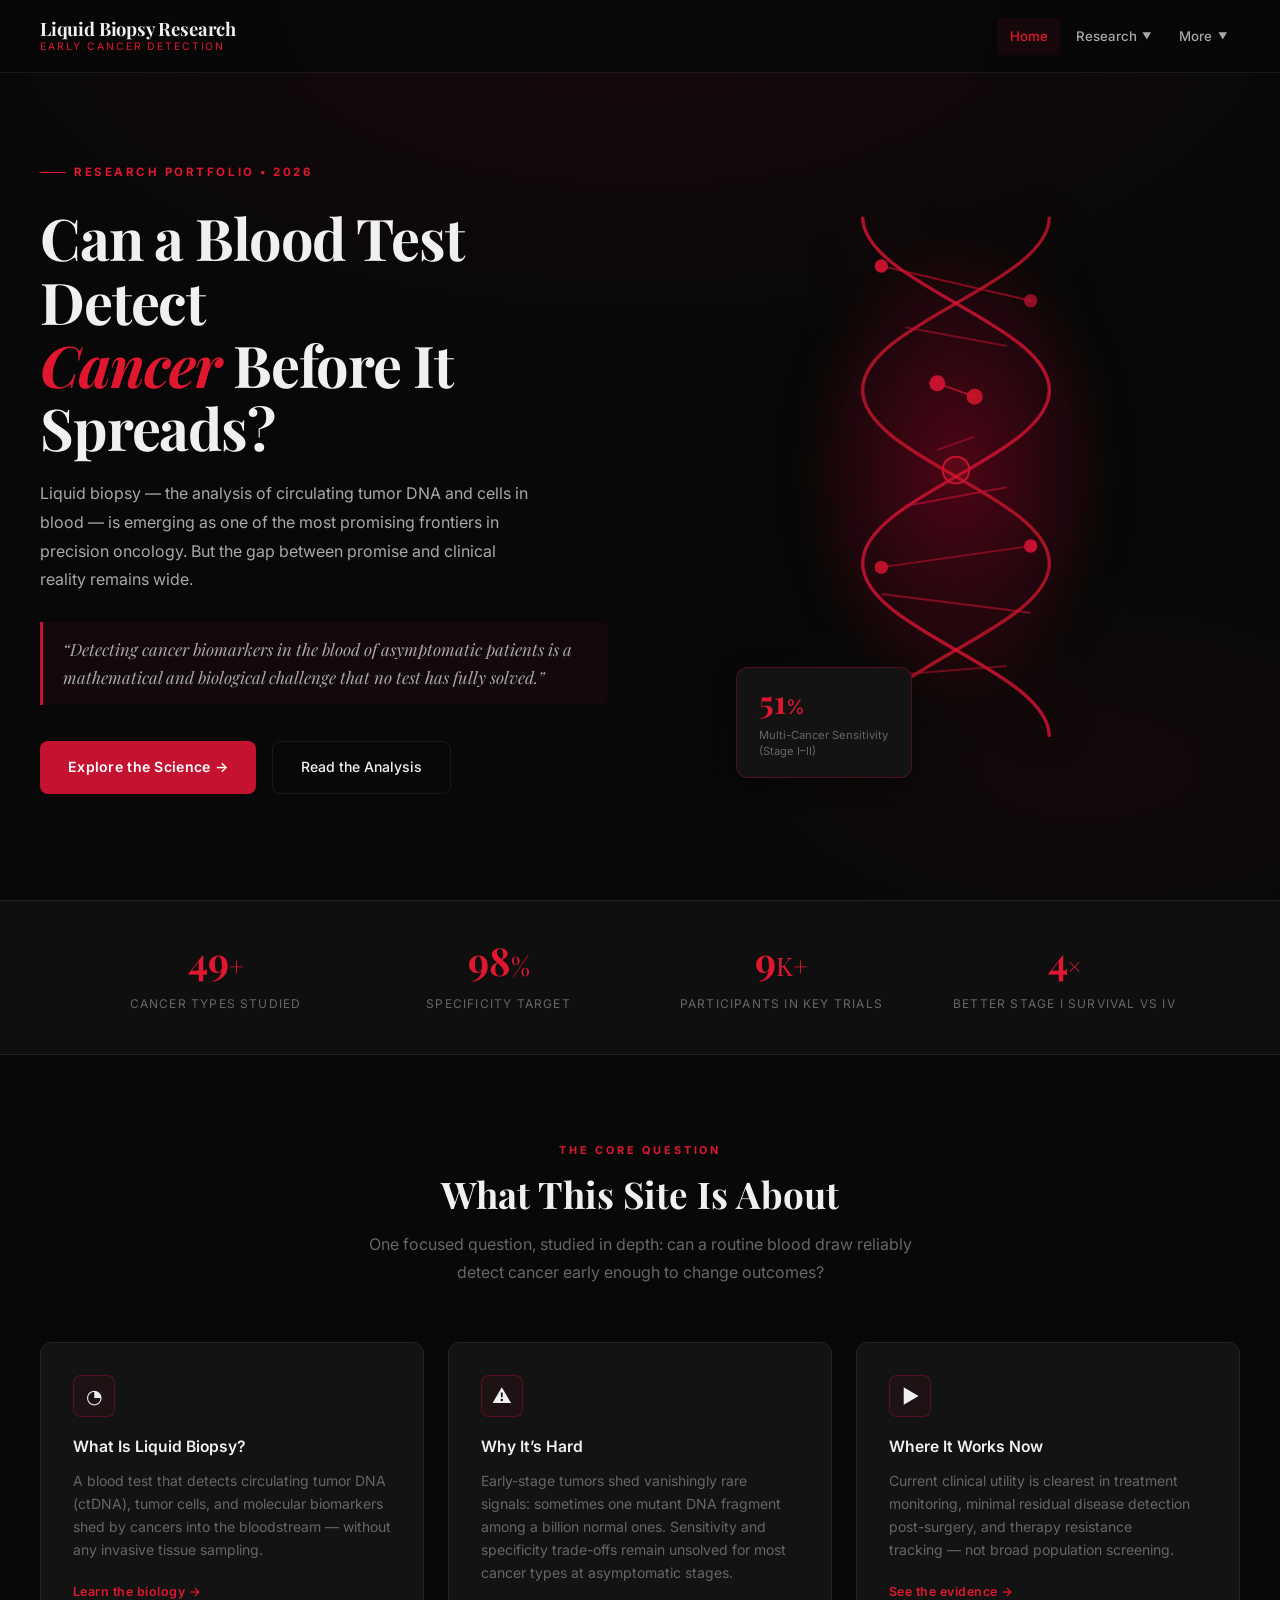
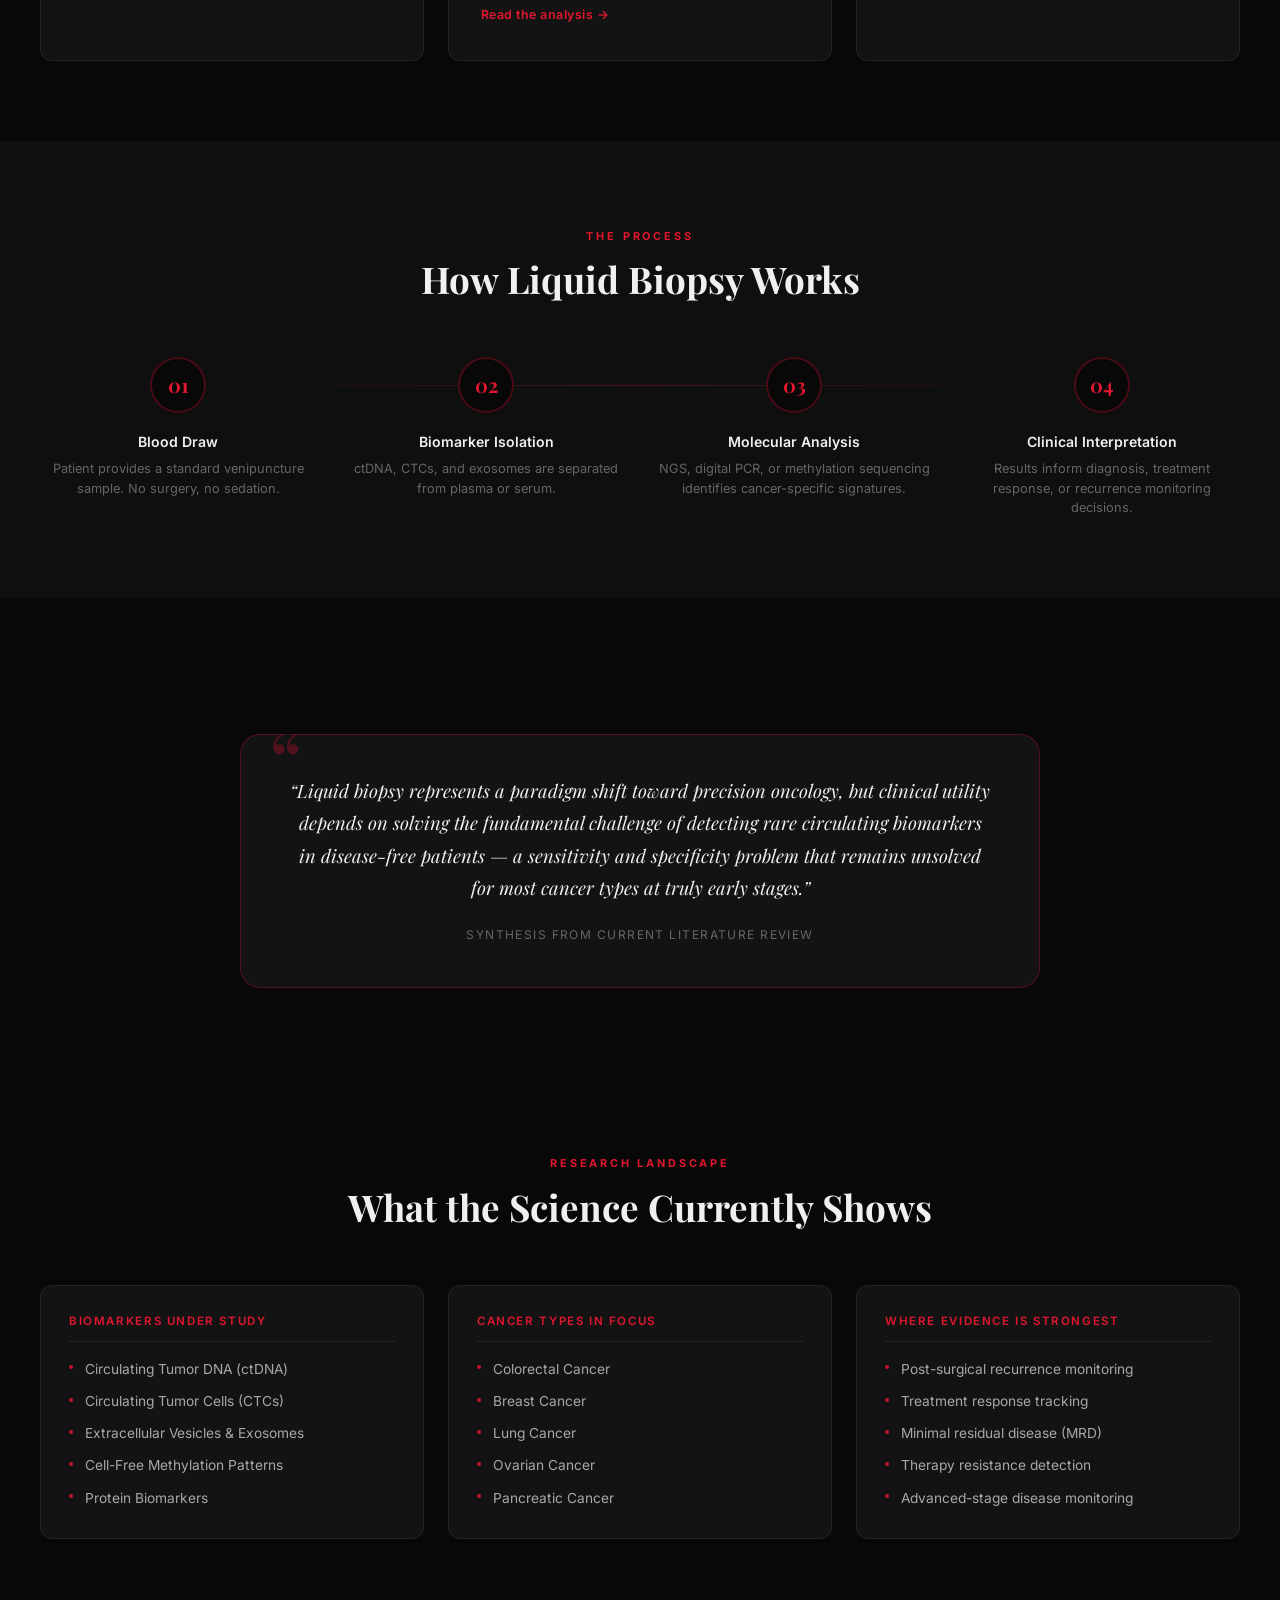
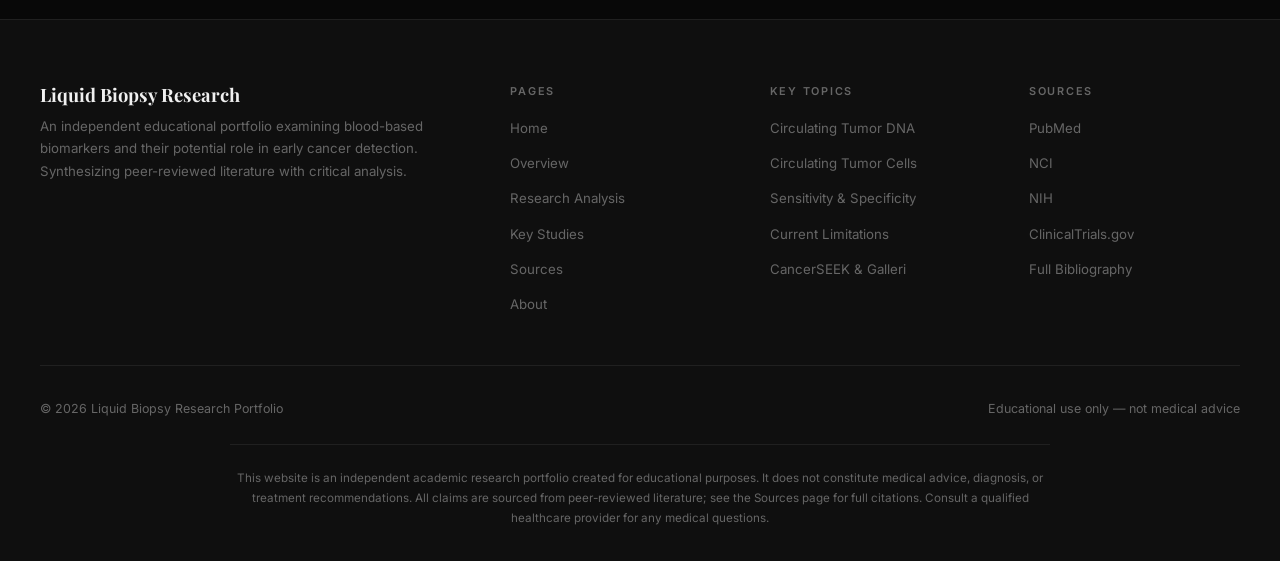
==== commit 73fbfacc: "Add dropdown navigation, animations, and streamlined nav to all pages" ====
--- a/index.html
+++ b/index.html
@@ -18,11 +18,22 @@
           <span class="nav-tagline">Early Cancer Detection</span>
         </a>
         <ul class="nav-menu" id="navMenu"><li><a href="index.html" class="nav-link active">Home</a></li>
-<li><a href="overview.html" class="nav-link">Overview</a></li>
-<li><a href="research-analysis.html" class="nav-link">Research Analysis</a></li>
-<li><a href="key-studies.html" class="nav-link">Key Studies</a></li>
-<li><a href="sources.html" class="nav-link">Sources</a></li>
-<li><a href="about.html" class="nav-link">About</a></li></ul>
+<li class="nav-dropdown">
+  <a href="#" class="nav-link nav-dropdown-toggle">Research <span class="nav-caret">▼</span></a>
+  <ul class="nav-dropdown-menu">
+    <li><a href="overview.html" class="nav-link">Overview</a></li>
+    <li><a href="research-analysis.html" class="nav-link">Research Analysis</a></li>
+    <li><a href="key-studies.html" class="nav-link">Key Studies</a></li>
+  </ul>
+</li>
+<li class="nav-dropdown">
+  <a href="#" class="nav-link nav-dropdown-toggle">More <span class="nav-caret">▼</span></a>
+  <ul class="nav-dropdown-menu">
+    <li><a href="sources.html" class="nav-link">Sources</a></li>
+    <li><a href="about.html" class="nav-link">About</a></li>
+  </ul>
+</li>
+</ul>
         <button class="nav-hamburger" id="hamburger" aria-label="Toggle navigation">
           <span></span><span></span><span></span>
         </button>
--- a/style.css
+++ b/style.css
@@ -110,6 +110,72 @@
   background:var(--tx); border-radius:2px; transition:.3s ease;
 }
 
+/* ── NAV DROPDOWN ───────────────────────────────────────── */
+.nav-dropdown {
+  position:relative;
+}
+.nav-dropdown-toggle {
+  cursor:pointer;
+  display:flex; align-items:center; gap:0.3em;
+}
+.nav-caret {
+  font-size:0.7em; margin-left:0.2em; transition:transform var(--ease);
+}
+.nav-dropdown.open > .nav-dropdown-toggle .nav-caret {
+  transform:rotate(180deg);
+}
+.nav-dropdown-menu {
+  display:none;
+  position:absolute; top:100%; left:0; min-width:180px;
+  background:var(--bg-card2);
+  border:1px solid var(--border-cr);
+  border-radius:var(--r-md);
+  box-shadow:0 8px 32px rgba(0,0,0,0.28);
+  z-index:1001;
+  padding:0.5rem 0;
+  animation:dropdown-fade 0.32s cubic-bezier(.4,1.6,.6,1) both;
+}
+.nav-dropdown.open > .nav-dropdown-menu {
+  display:block;
+}
+.nav-dropdown-menu li {
+  width:100%;
+}
+.nav-dropdown-menu .nav-link {
+  padding:0.55rem 1.2rem;
+  color:var(--tx2);
+  background:none;
+  border-radius:0;
+  font-size:0.92em;
+  transition:background var(--ease), color var(--ease);
+}
+.nav-dropdown-menu .nav-link:hover,
+.nav-dropdown-menu .nav-link.active {
+  background:var(--cr-sub);
+  color:var(--cr-lt);
+}
+@keyframes dropdown-fade {
+  0% { opacity:0; transform:translateY(10px) scale(0.98); }
+  100% { opacity:1; transform:translateY(0) scale(1); }
+}
+
+/* Responsive dropdown: stack as normal menu on mobile */
+@media (max-width: 640px) {
+  .nav-dropdown-menu {
+    position:static;
+    min-width:unset;
+    box-shadow:none;
+    border-radius:0;
+    border:none;
+    background:transparent;
+    padding:0;
+    animation:none;
+  }
+  .nav-dropdown.open > .nav-dropdown-menu {
+    display:block;
+  }
+}
+
 /* ── HERO ────────────────────────────────────────────────── */
 .hero {
   min-height:100vh; display:flex; align-items:center; justify-content:center;
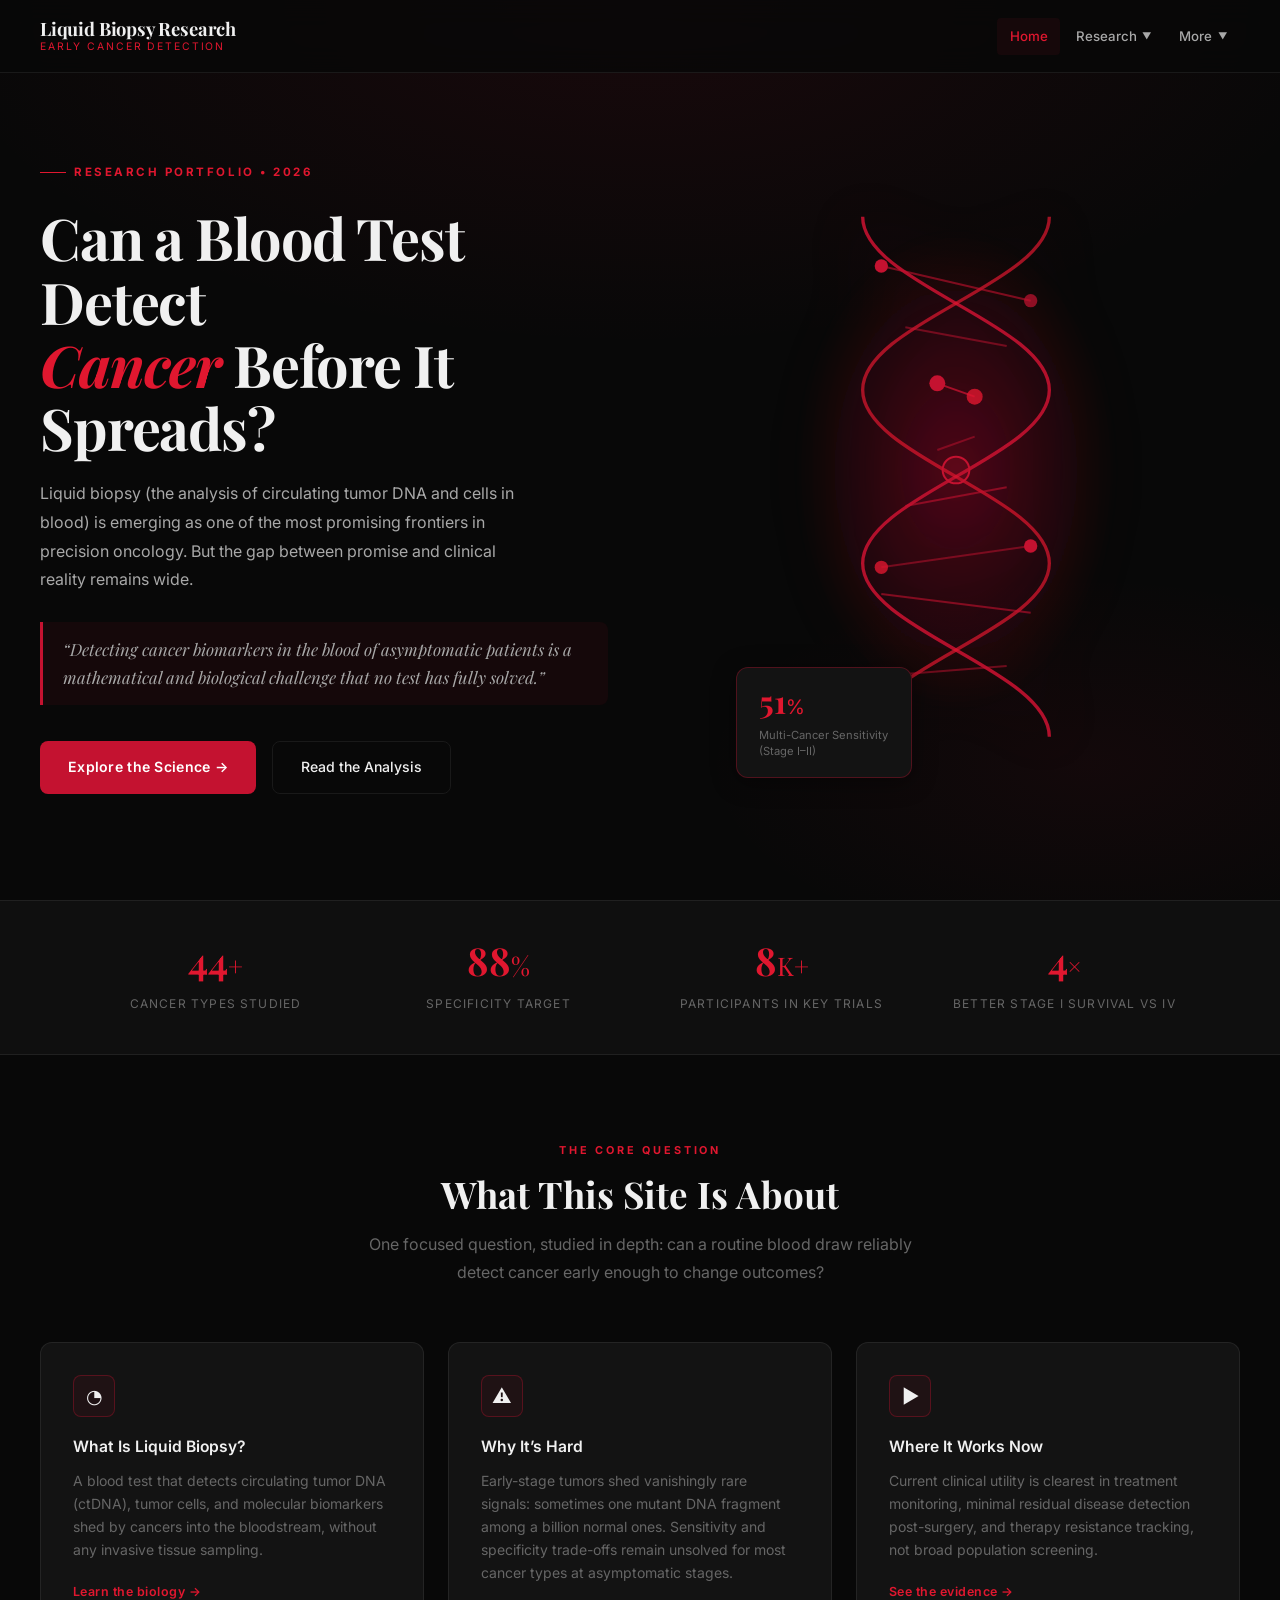
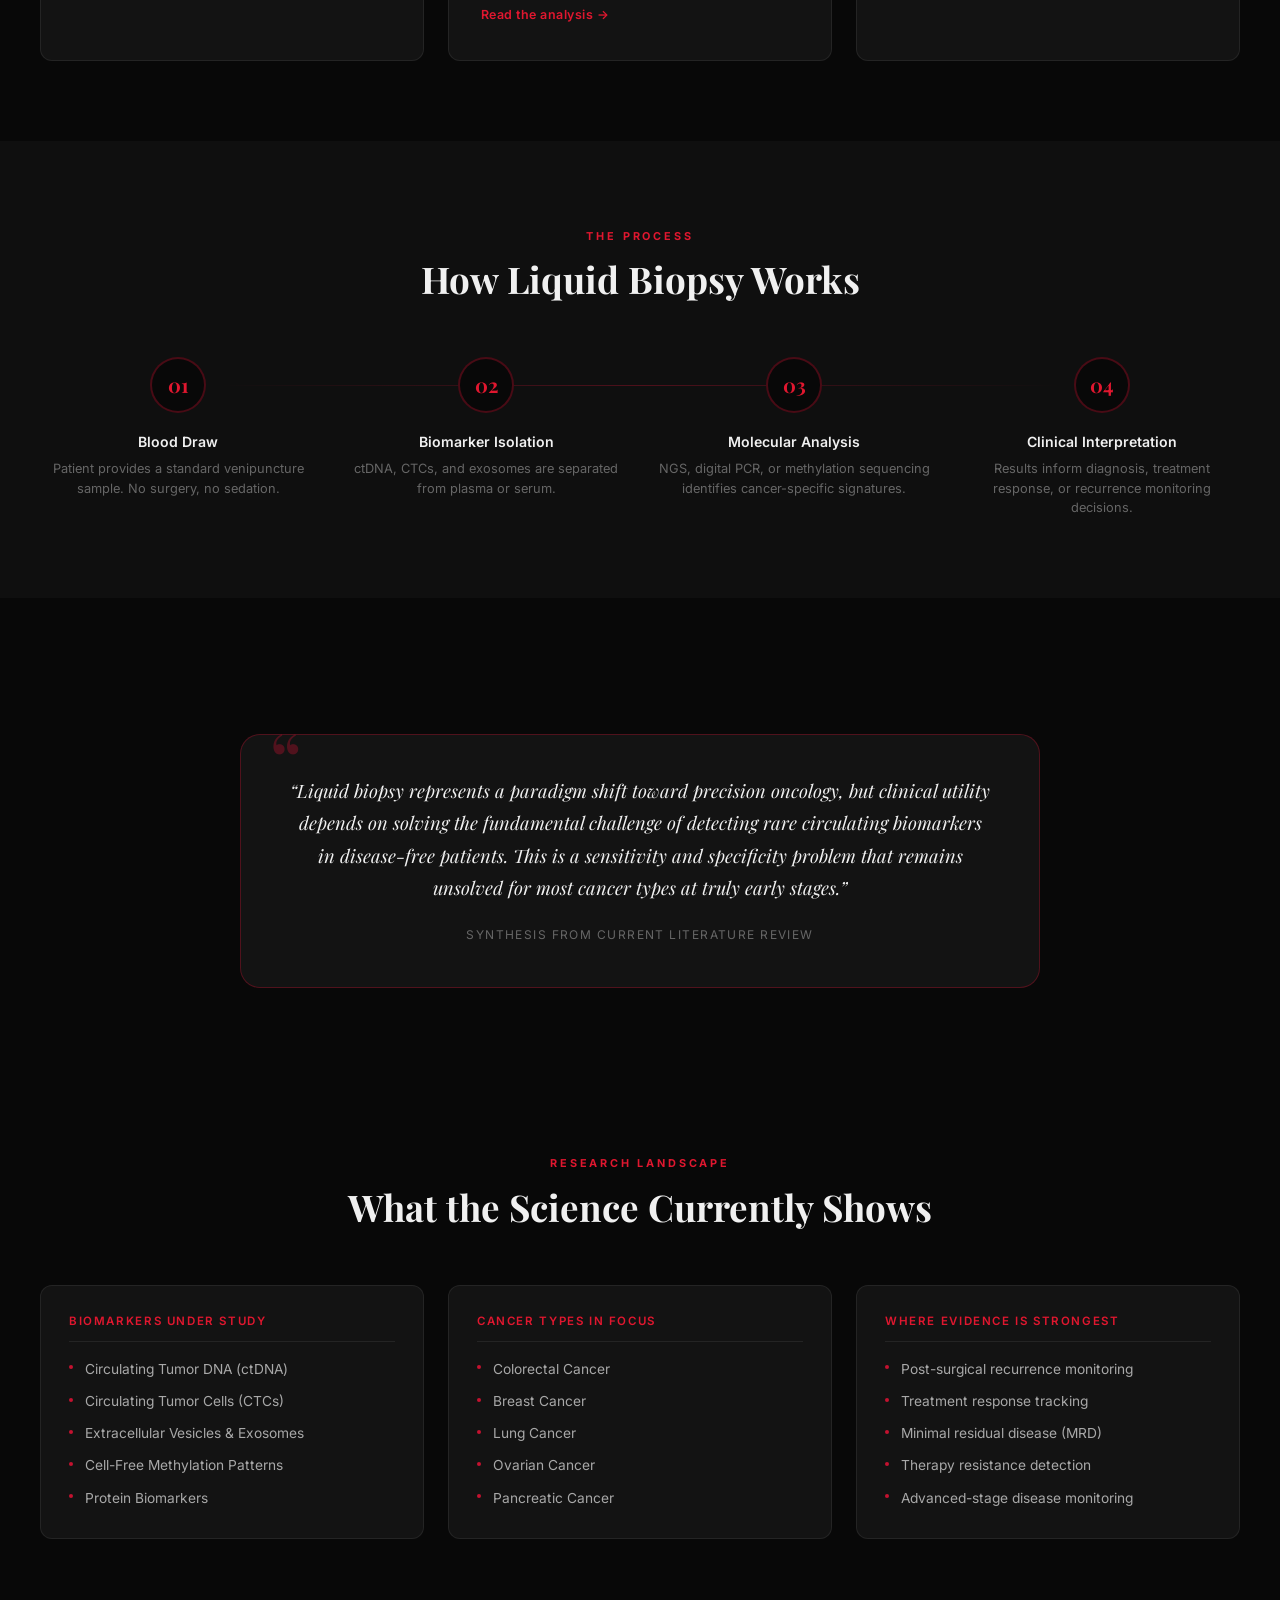
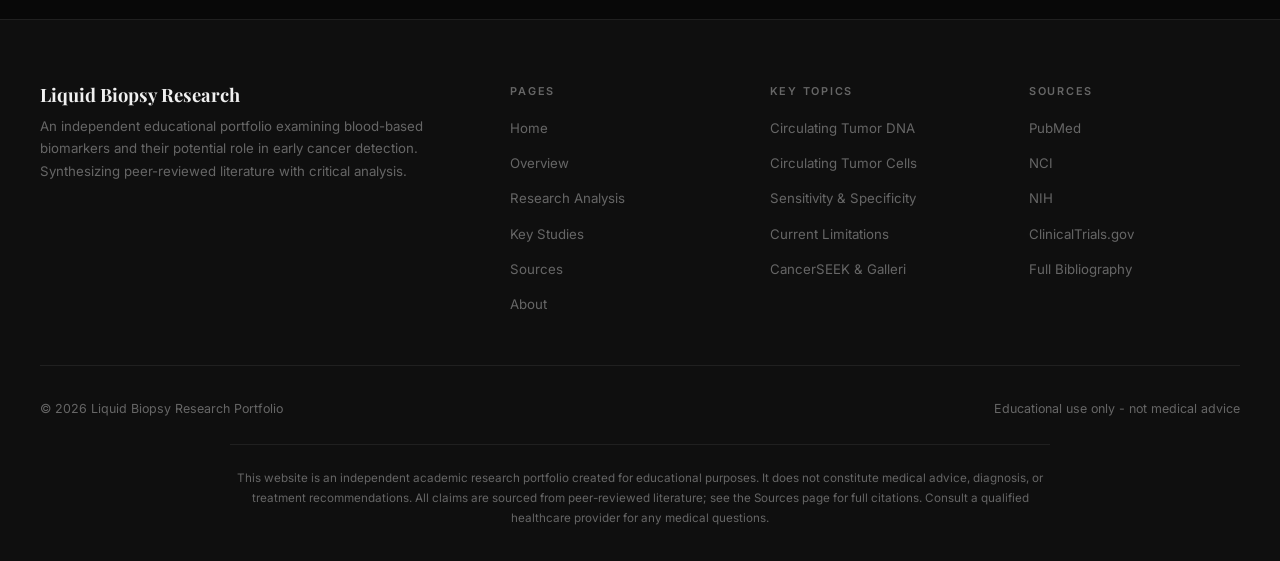
==== commit 008fabf6: "Remove all em dashes and replace with standard writing throughout site" ====
--- a/index.html
+++ b/index.html
@@ -4,7 +4,7 @@
   <meta charset="UTF-8">
   <meta name="viewport" content="width=device-width, initial-scale=1.0">
   <meta name="description" content="Evidence-based research portfolio exploring liquid biopsy for early cancer detection via blood-based biomarkers.">
-  <title>Home &mdash; Liquid Biopsy Research</title>
+  <title>Home - Liquid Biopsy Research</title>
   <link rel="preconnect" href="https://fonts.googleapis.com">
   <link rel="preconnect" href="https://fonts.gstatic.com" crossorigin>
   <link href="https://fonts.googleapis.com/css2?family=Playfair+Display:ital,wght@0,600;0,700;1,600&family=Inter:wght@300;400;500;600;700&display=swap" rel="stylesheet">
@@ -48,7 +48,7 @@
       <div class="hero-text">
         <span class="hero-eyebrow">Research Portfolio &bull; 2026</span>
         <h1 class="hero-title">Can a Blood Test Detect<br><em>Cancer</em> Before It Spreads?</h1>
-        <p class="hero-subtitle">Liquid biopsy&nbsp;&mdash; the analysis of circulating tumor DNA and cells in blood&nbsp;&mdash; is emerging as one of the most promising frontiers in precision oncology. But the gap between promise and clinical reality remains wide.</p>
+        <p class="hero-subtitle">Liquid biopsy (the analysis of circulating tumor DNA and cells in blood) is emerging as one of the most promising frontiers in precision oncology. But the gap between promise and clinical reality remains wide.</p>
         <blockquote class="hero-question">&ldquo;Detecting cancer biomarkers in the blood of asymptomatic patients is a mathematical and biological challenge that no test has fully solved.&rdquo;</blockquote>
         <div class="hero-cta-group">
           <a href="overview.html" class="btn-primary">Explore the Science &rarr;</a>
@@ -133,7 +133,7 @@
         <div class="feature-card">
           <div class="feature-icon">&#9684;</div>
           <h4>What Is Liquid Biopsy?</h4>
-          <p>A blood test that detects circulating tumor DNA (ctDNA), tumor cells, and molecular biomarkers shed by cancers into the bloodstream&nbsp;&mdash; without any invasive tissue sampling.</p>
+          <p>A blood test that detects circulating tumor DNA (ctDNA), tumor cells, and molecular biomarkers shed by cancers into the bloodstream, without any invasive tissue sampling.</p>
           <a href="overview.html" class="learn-more">Learn the biology &rarr;</a>
         </div>
         <div class="feature-card">
@@ -145,7 +145,7 @@
         <div class="feature-card">
           <div class="feature-icon">&#9654;</div>
           <h4>Where It Works Now</h4>
-          <p>Current clinical utility is clearest in treatment monitoring, minimal residual disease detection post-surgery, and therapy resistance tracking&nbsp;&mdash; not broad population screening.</p>
+          <p>Current clinical utility is clearest in treatment monitoring, minimal residual disease detection post-surgery, and therapy resistance tracking, not broad population screening.</p>
           <a href="key-studies.html" class="learn-more">See the evidence &rarr;</a>
         </div>
       </div>
@@ -188,7 +188,7 @@
   <section class="section">
     <div class="section-inner">
       <div class="insight-block reveal">
-        <blockquote>&ldquo;Liquid biopsy represents a paradigm shift toward precision oncology, but clinical utility depends on solving the fundamental challenge of detecting rare circulating biomarkers in disease-free patients&nbsp;&mdash; a sensitivity and specificity problem that remains unsolved for most cancer types at truly early stages.&rdquo;</blockquote>
+        <blockquote>&ldquo;Liquid biopsy represents a paradigm shift toward precision oncology, but clinical utility depends on solving the fundamental challenge of detecting rare circulating biomarkers in disease-free patients. This is a sensitivity and specificity problem that remains unsolved for most cancer types at truly early stages.&rdquo;</blockquote>
         <span class="insight-source">Synthesis from current literature review</span>
       </div>
     </div>
@@ -276,7 +276,7 @@
       </div>
       <div class="footer-bottom">
         <p>&copy; 2026 Liquid Biopsy Research Portfolio</p>
-        <p>Educational use only &mdash; not medical advice</p>
+        <p>Educational use only - not medical advice</p>
       </div>
       <p class="footer-disclaimer">This website is an independent academic research portfolio created for educational purposes. It does not constitute medical advice, diagnosis, or treatment recommendations. All claims are sourced from peer-reviewed literature; see the Sources page for full citations. Consult a qualified healthcare provider for any medical questions.</p>
     </footer>
--- a/style.css
+++ b/style.css
@@ -1,5 +1,5 @@
 /* ============================================================
-   LIQUID BIOPSY RESEARCH — DARK ACADEMIC THEME
+  LIQUID BIOPSY RESEARCH - DARK ACADEMIC THEME
    Black & Crimson Red | Professional | Animated
    ============================================================ */
 
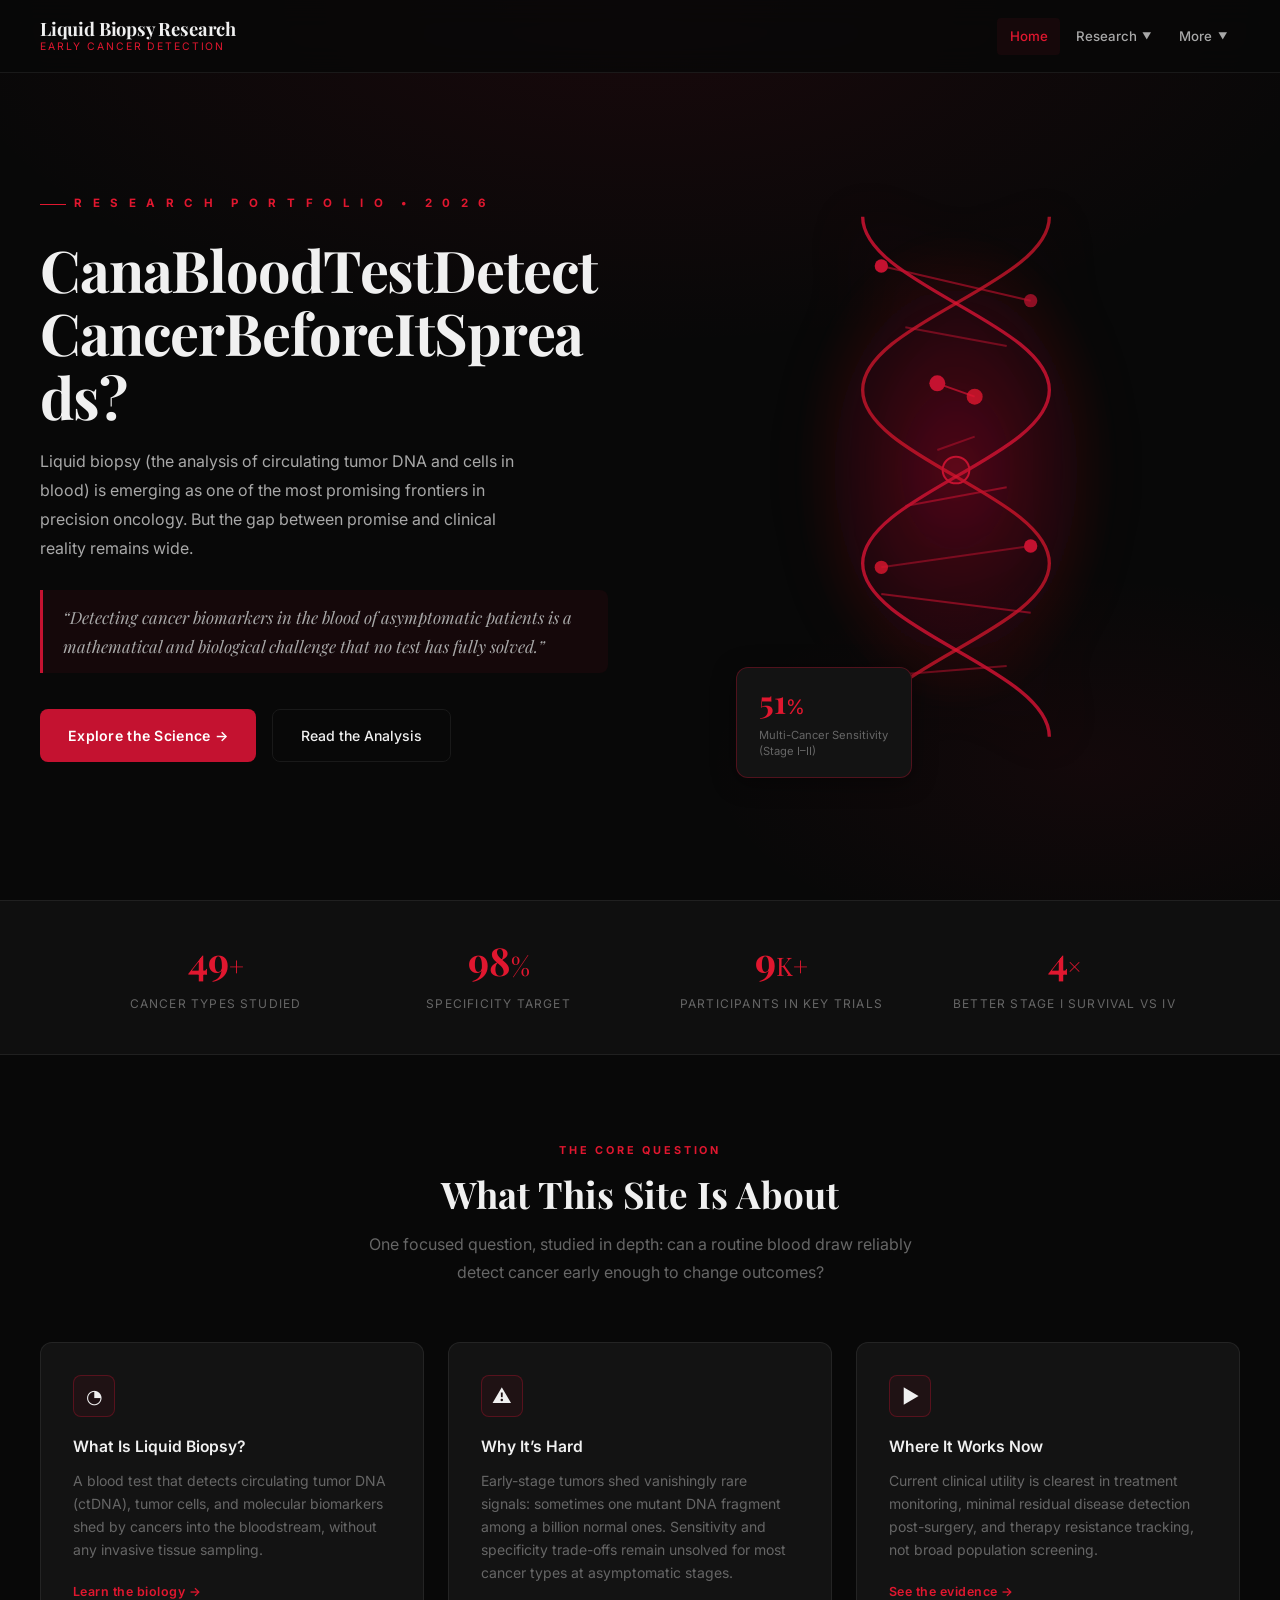
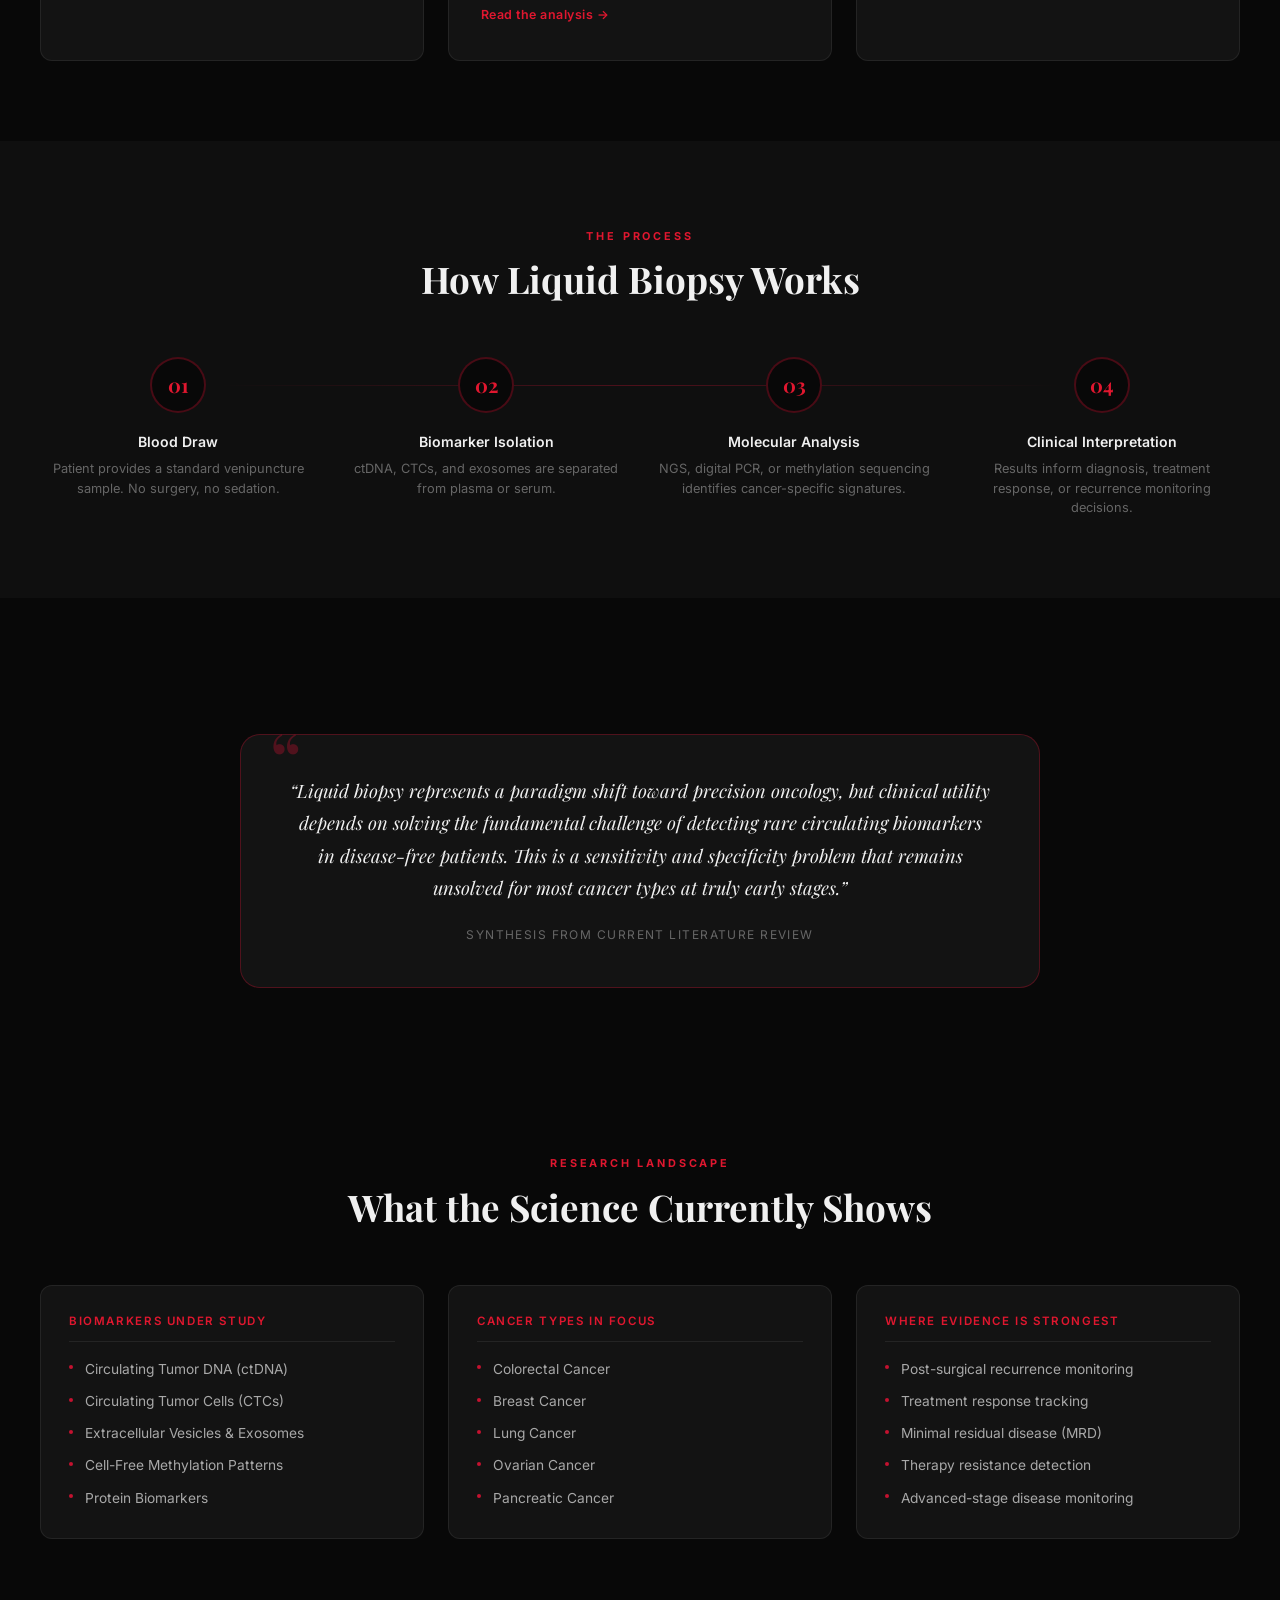
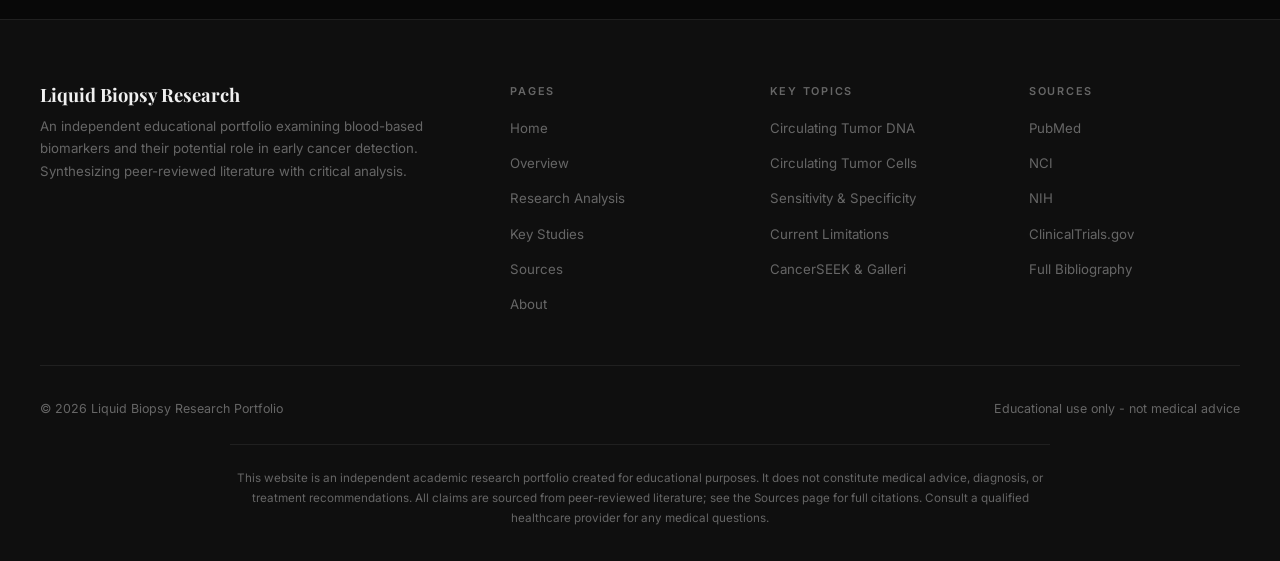
==== commit 33f7c360: "Add advanced animations: staggered text, fade/slide, parallax, and interactive effects" ====
--- a/index.html
+++ b/index.html
@@ -46,13 +46,13 @@
     <div class="hero-particles" id="heroParticles"></div>
     <div class="hero-content-wrap">
       <div class="hero-text">
-        <span class="hero-eyebrow">Research Portfolio &bull; 2026</span>
-        <h1 class="hero-title">Can a Blood Test Detect<br><em>Cancer</em> Before It Spreads?</h1>
+        <span class="hero-eyebrow reveal-stagger-text">Research Portfolio • 2026</span>
+        <h1 class="hero-title reveal-stagger-text">Can a Blood Test Detect<br><em>Cancer</em> Before It Spreads?</h1>
         <p class="hero-subtitle">Liquid biopsy (the analysis of circulating tumor DNA and cells in blood) is emerging as one of the most promising frontiers in precision oncology. But the gap between promise and clinical reality remains wide.</p>
         <blockquote class="hero-question">&ldquo;Detecting cancer biomarkers in the blood of asymptomatic patients is a mathematical and biological challenge that no test has fully solved.&rdquo;</blockquote>
         <div class="hero-cta-group">
-          <a href="overview.html" class="btn-primary">Explore the Science &rarr;</a>
-          <a href="research-analysis.html" class="btn-secondary">Read the Analysis</a>
+          <a href="overview.html" class="btn-primary btn-animated">Explore the Science &rarr;</a>
+          <a href="research-analysis.html" class="btn-secondary btn-animated">Read the Analysis</a>
         </div>
       </div>
       <div class="hero-visual">
@@ -126,7 +126,7 @@
     <div class="section-inner">
       <div class="section-header reveal">
         <span class="section-eyebrow">The Core Question</span>
-        <h2 class="section-title">What This Site Is About</h2>
+        <h2 class="section-title reveal-fade">What This Site Is About</h2>
         <p class="section-subtitle">One focused question, studied in depth: can a routine blood draw reliably detect cancer early enough to change outcomes?</p>
       </div>
       <div class="features-grid stagger">
@@ -157,7 +157,7 @@
     <div class="section-inner">
       <div class="section-header reveal">
         <span class="section-eyebrow">The Process</span>
-        <h2 class="section-title">How Liquid Biopsy Works</h2>
+        <h2 class="section-title reveal-fade">How Liquid Biopsy Works</h2>
       </div>
       <div class="process-steps stagger">
         <div class="step-card">
@@ -199,7 +199,7 @@
     <div class="section-inner">
       <div class="section-header reveal">
         <span class="section-eyebrow">Research Landscape</span>
-        <h2 class="section-title">What the Science Currently Shows</h2>
+        <h2 class="section-title reveal-fade">What the Science Currently Shows</h2>
       </div>
       <div class="snapshot-grid stagger">
         <div class="snapshot-card">
--- a/style.css
+++ b/style.css
@@ -677,6 +677,76 @@
 .stagger.visible > *:nth-child(5){opacity:1;transform:translateY(0);transition-delay:.53s}
 .stagger.visible > *:nth-child(6){opacity:1;transform:translateY(0);transition-delay:.65s}
 
+/* ── ADVANCED ANIMATIONS ─────────────────────────────────── */
+.reveal-fade {
+  opacity: 0;
+  transform: translateY(40px) scale(0.98);
+  transition: opacity 0.8s cubic-bezier(.4,1.6,.6,1), transform 0.8s cubic-bezier(.4,1.6,.6,1);
+}
+.reveal-fade.visible {
+  opacity: 1;
+  transform: translateY(0) scale(1);
+}
+.reveal-stagger {
+  display: inline-block;
+  opacity: 0;
+  transform: translateY(24px);
+  transition: opacity 0.6s cubic-bezier(.4,1.6,.6,1), transform 0.6s cubic-bezier(.4,1.6,.6,1);
+}
+.reveal-stagger.visible {
+  opacity: 1;
+  transform: translateY(0);
+}
+.parallax {
+  will-change: transform;
+  transition: transform 0.7s cubic-bezier(.4,1.6,.6,1);
+}
+.btn-animated {
+  position: relative;
+  overflow: hidden;
+  z-index: 1;
+  transition: box-shadow 0.3s cubic-bezier(.4,1.6,.6,1), transform 0.3s cubic-bezier(.4,1.6,.6,1);
+}
+.btn-animated::before {
+  content: '';
+  position: absolute;
+  left: 50%;
+  top: 50%;
+  width: 0;
+  height: 0;
+  background: var(--cr-lt);
+  opacity: 0.18;
+  border-radius: 50%;
+  transform: translate(-50%, -50%);
+  transition: width 0.5s cubic-bezier(.4,1.6,.6,1), height 0.5s cubic-bezier(.4,1.6,.6,1);
+  z-index: 0;
+}
+.btn-animated:hover {
+  box-shadow: 0 8px 32px var(--cr-glow);
+  transform: translateY(-2px) scale(1.04);
+}
+.btn-animated:hover::before {
+  width: 220%;
+  height: 220%;
+}
+.cursor-effect {
+  pointer-events: none;
+  position: fixed;
+  top: 0; left: 0;
+  width: 36px; height: 36px;
+  border-radius: 50%;
+  background: rgba(196,18,48,0.13);
+  border: 2px solid var(--cr-lt);
+  z-index: 9999;
+  mix-blend-mode: lighten;
+  opacity: 0;
+  transition: opacity 0.2s, transform 0.2s;
+}
+.cursor-effect.active {
+  opacity: 1;
+  transform: scale(1.2);
+}
+
 /* ── HERO INIT ANIMATIONS ────────────────────────────────── */
 .hero-text > * { animation:fade-up .85s ease forwards; opacity:0; }
 .hero-eyebrow   { animation-delay:.1s  }
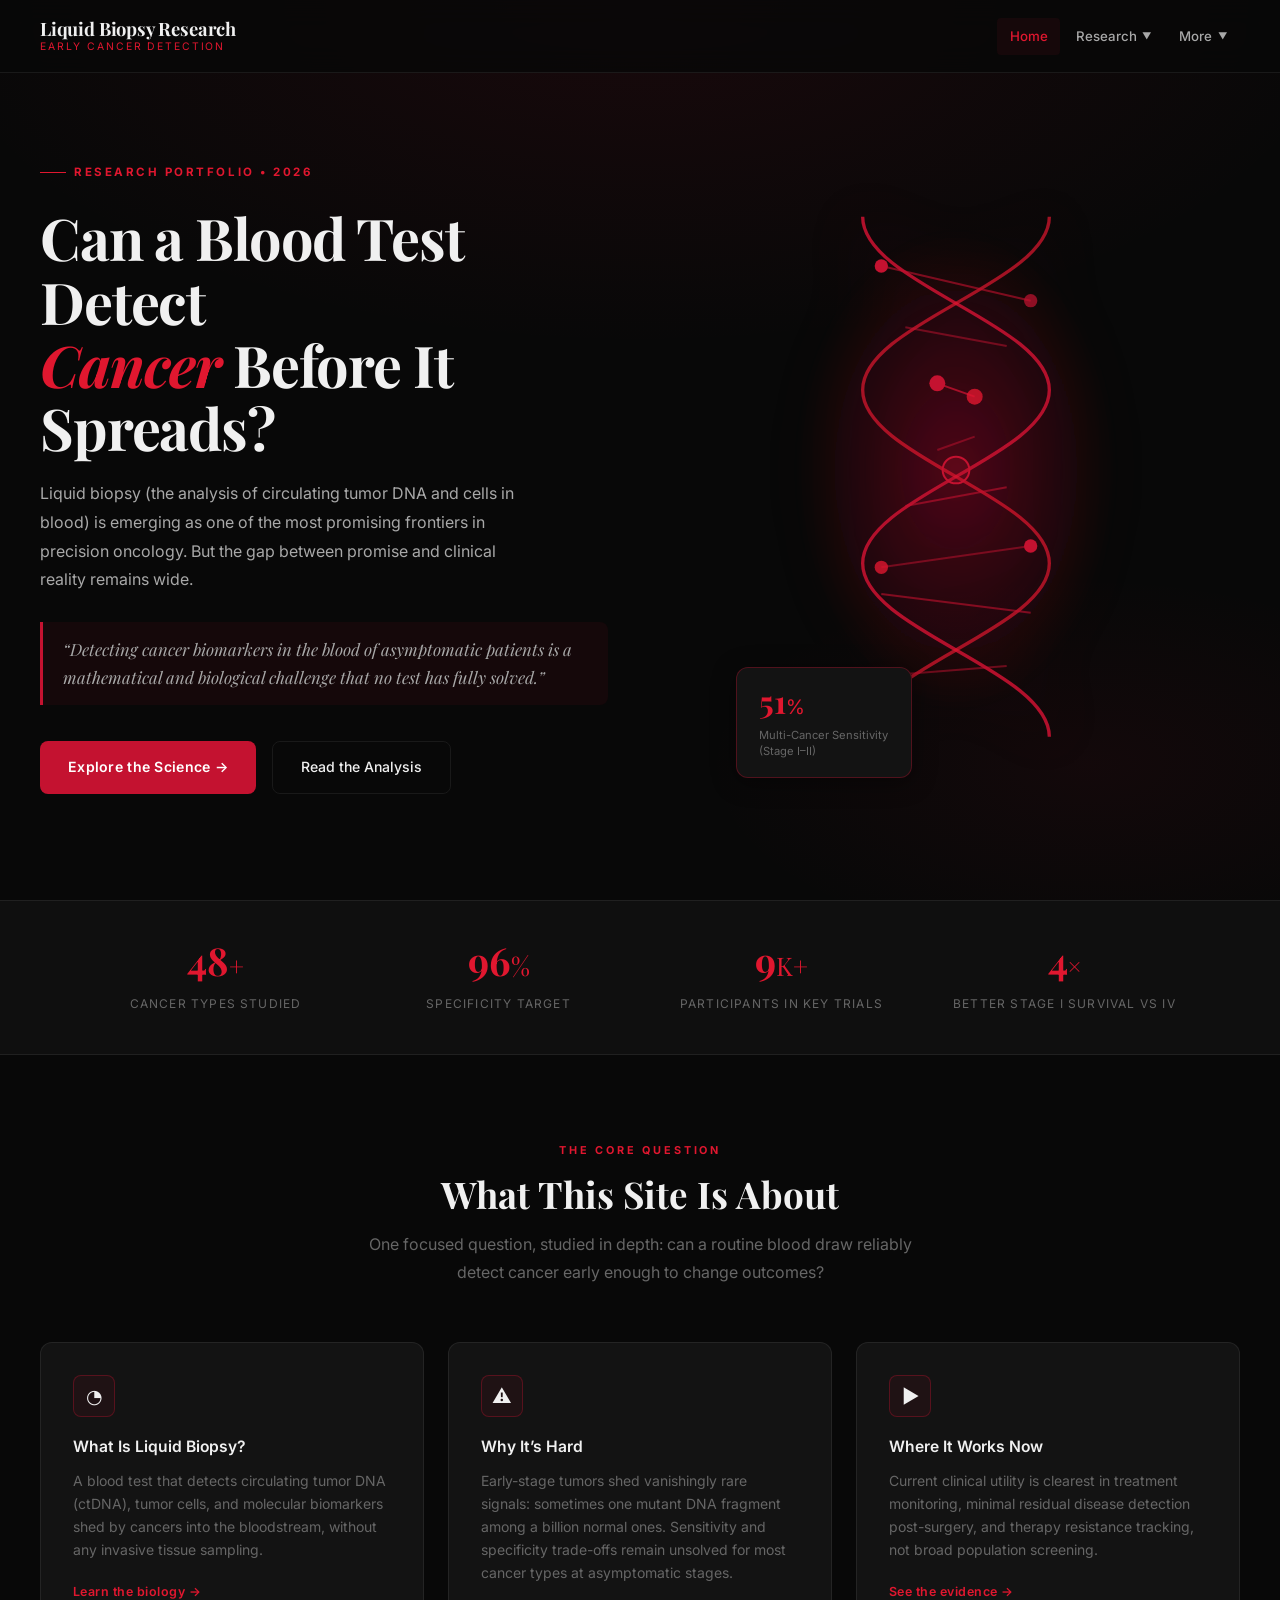
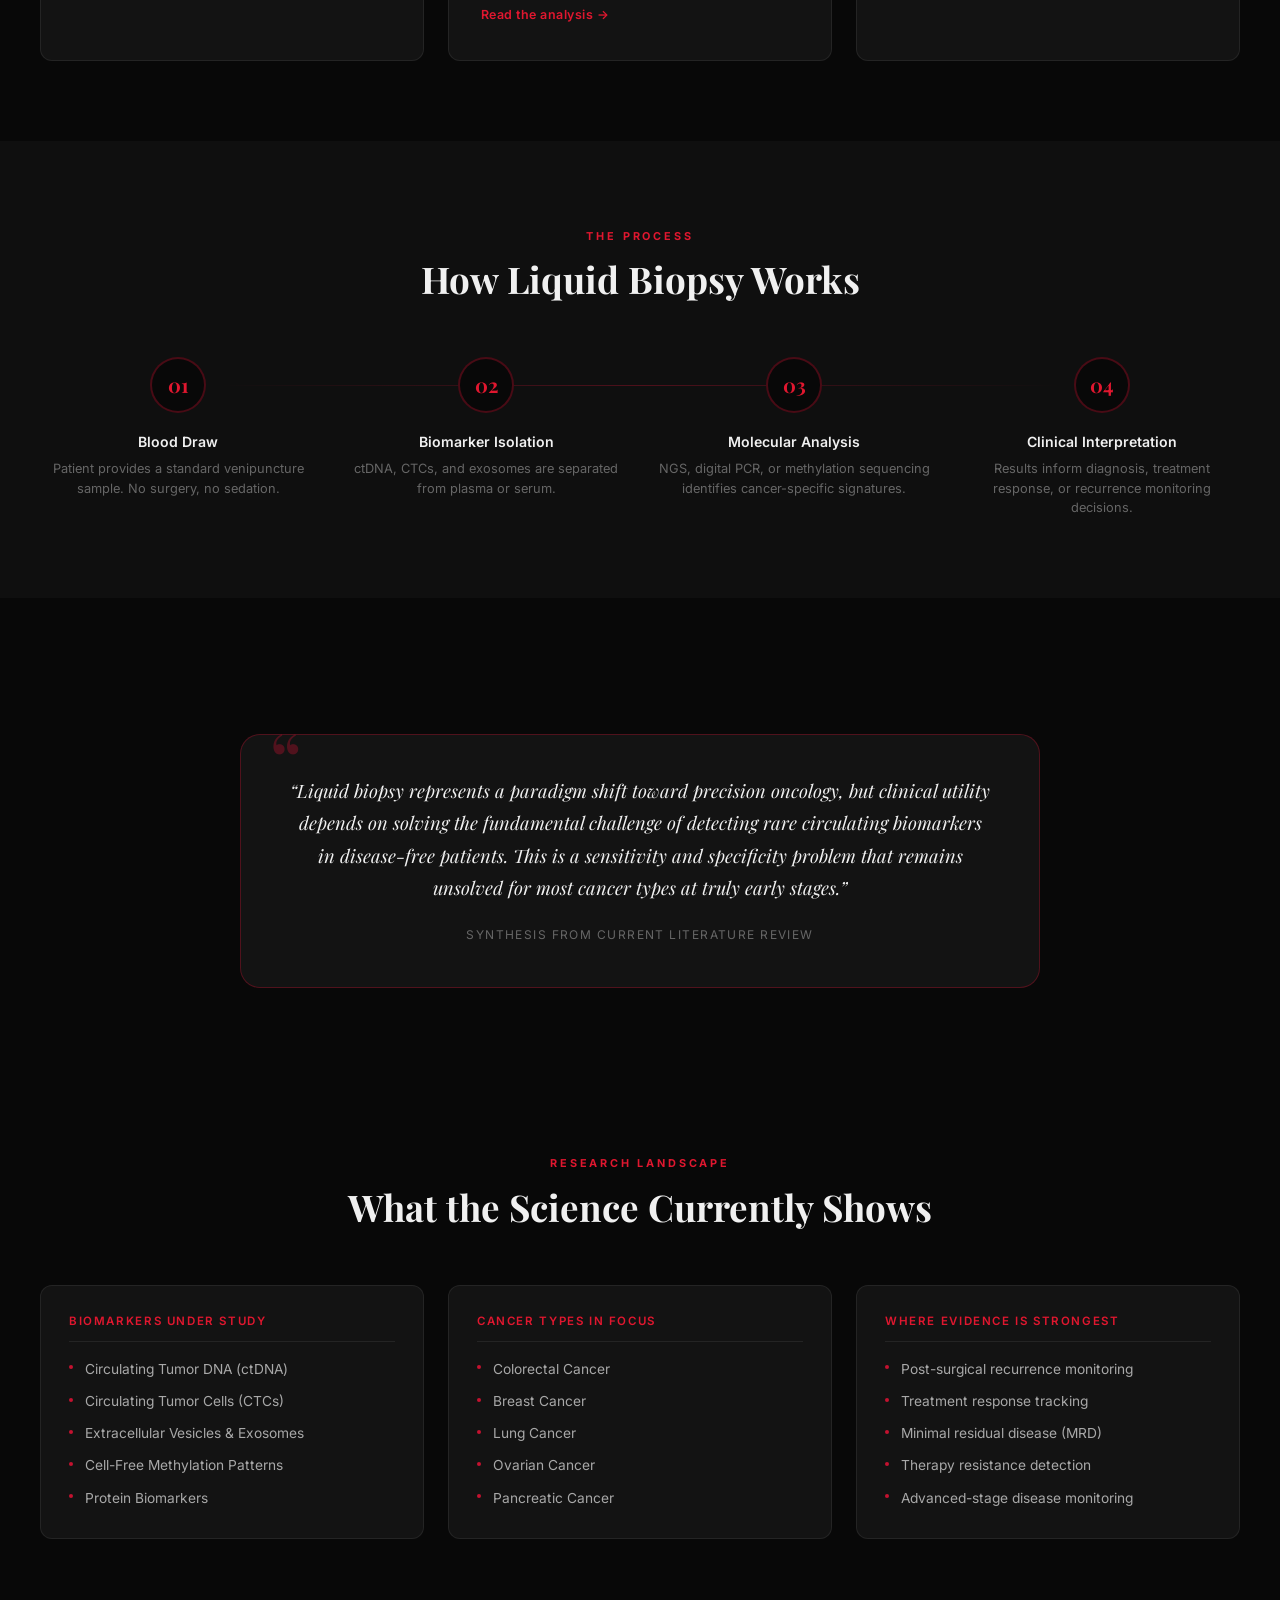
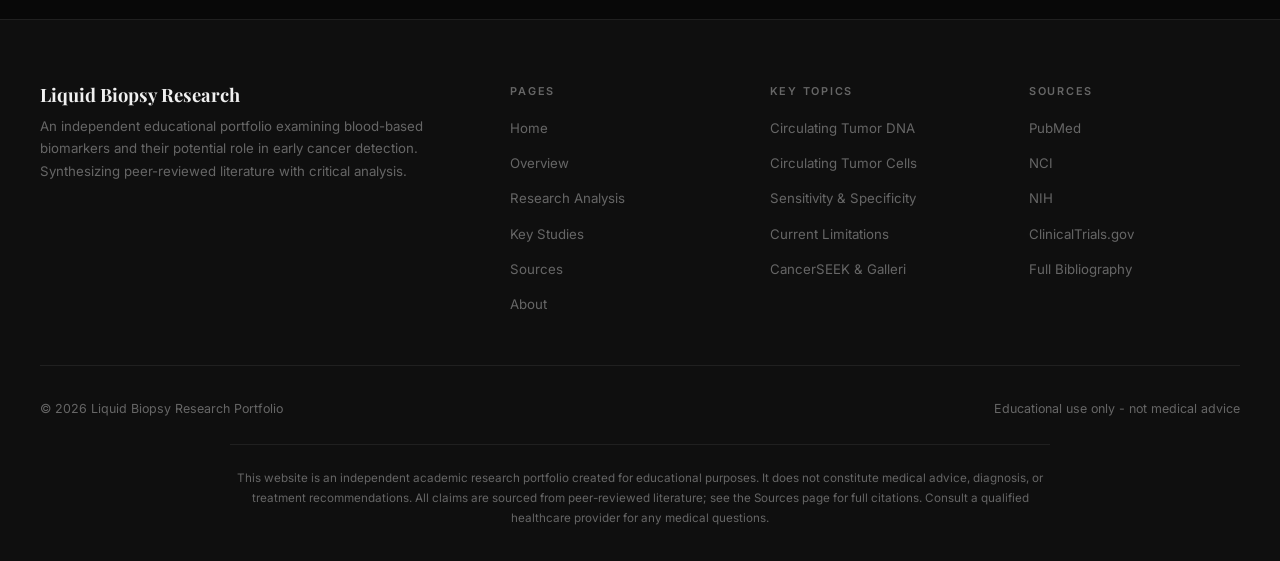
==== commit 472092c0: "Fix heading/eyebrow animation: remove broken staggered text, restore clean reveal" ====
--- a/index.html
+++ b/index.html
@@ -46,8 +46,8 @@
     <div class="hero-particles" id="heroParticles"></div>
     <div class="hero-content-wrap">
       <div class="hero-text">
-        <span class="hero-eyebrow reveal-stagger-text">Research Portfolio • 2026</span>
-        <h1 class="hero-title reveal-stagger-text">Can a Blood Test Detect<br><em>Cancer</em> Before It Spreads?</h1>
+        <span class="hero-eyebrow reveal-fade">Research Portfolio • 2026</span>
+        <h1 class="hero-title reveal-fade">Can a Blood Test Detect<br><em>Cancer</em> Before It Spreads?</h1>
         <p class="hero-subtitle">Liquid biopsy (the analysis of circulating tumor DNA and cells in blood) is emerging as one of the most promising frontiers in precision oncology. But the gap between promise and clinical reality remains wide.</p>
         <blockquote class="hero-question">&ldquo;Detecting cancer biomarkers in the blood of asymptomatic patients is a mathematical and biological challenge that no test has fully solved.&rdquo;</blockquote>
         <div class="hero-cta-group">
--- a/style.css
+++ b/style.css
@@ -687,16 +687,6 @@
   opacity: 1;
   transform: translateY(0) scale(1);
 }
-.reveal-stagger {
-  display: inline-block;
-  opacity: 0;
-  transform: translateY(24px);
-  transition: opacity 0.6s cubic-bezier(.4,1.6,.6,1), transform 0.6s cubic-bezier(.4,1.6,.6,1);
-}
-.reveal-stagger.visible {
-  opacity: 1;
-  transform: translateY(0);
-}
 .parallax {
   will-change: transform;
   transition: transform 0.7s cubic-bezier(.4,1.6,.6,1);
@@ -728,23 +718,6 @@
 .btn-animated:hover::before {
   width: 220%;
   height: 220%;
-}
-.cursor-effect {
-  pointer-events: none;
-  position: fixed;
-  top: 0; left: 0;
-  width: 36px; height: 36px;
-  border-radius: 50%;
-  background: rgba(196,18,48,0.13);
-  border: 2px solid var(--cr-lt);
-  z-index: 9999;
-  mix-blend-mode: lighten;
-  opacity: 0;
-  transition: opacity 0.2s, transform 0.2s;
-}
-.cursor-effect.active {
-  opacity: 1;
-  transform: scale(1.2);
 }
 
 /* ── HERO INIT ANIMATIONS ────────────────────────────────── */
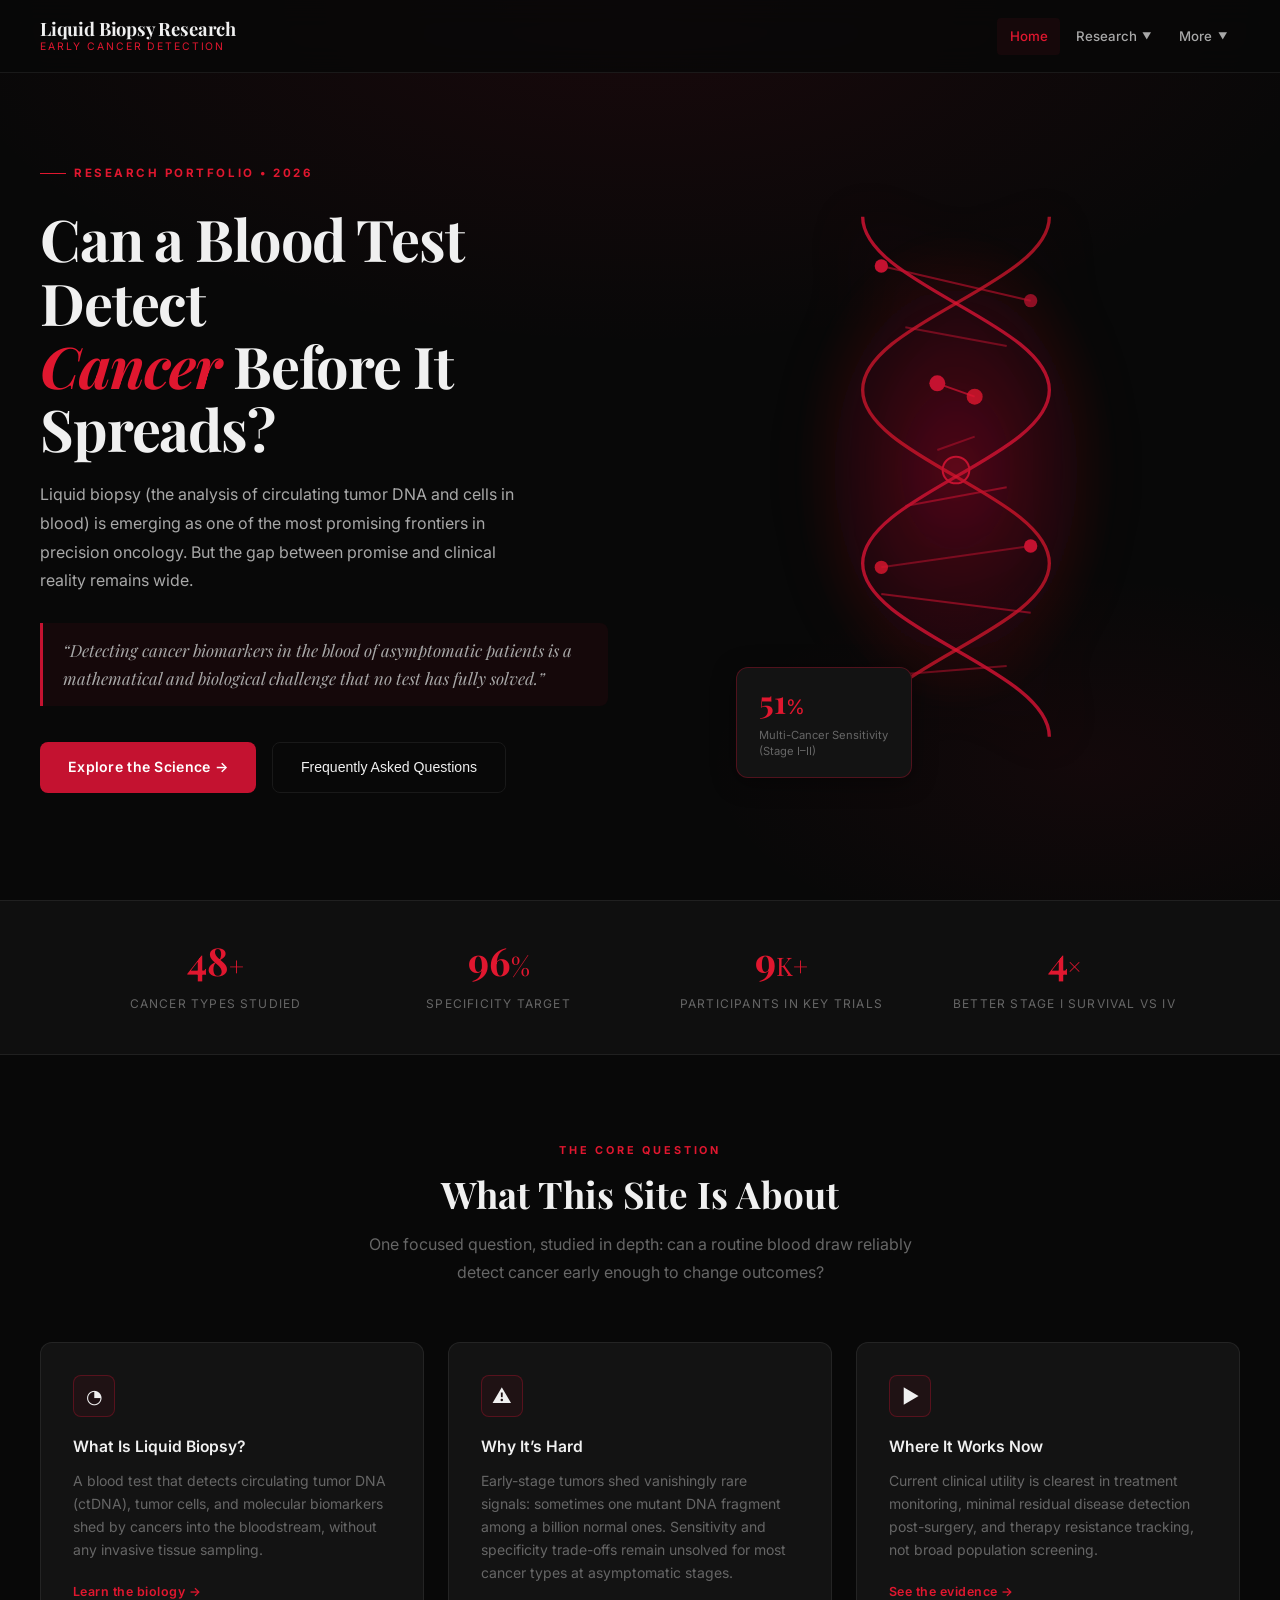
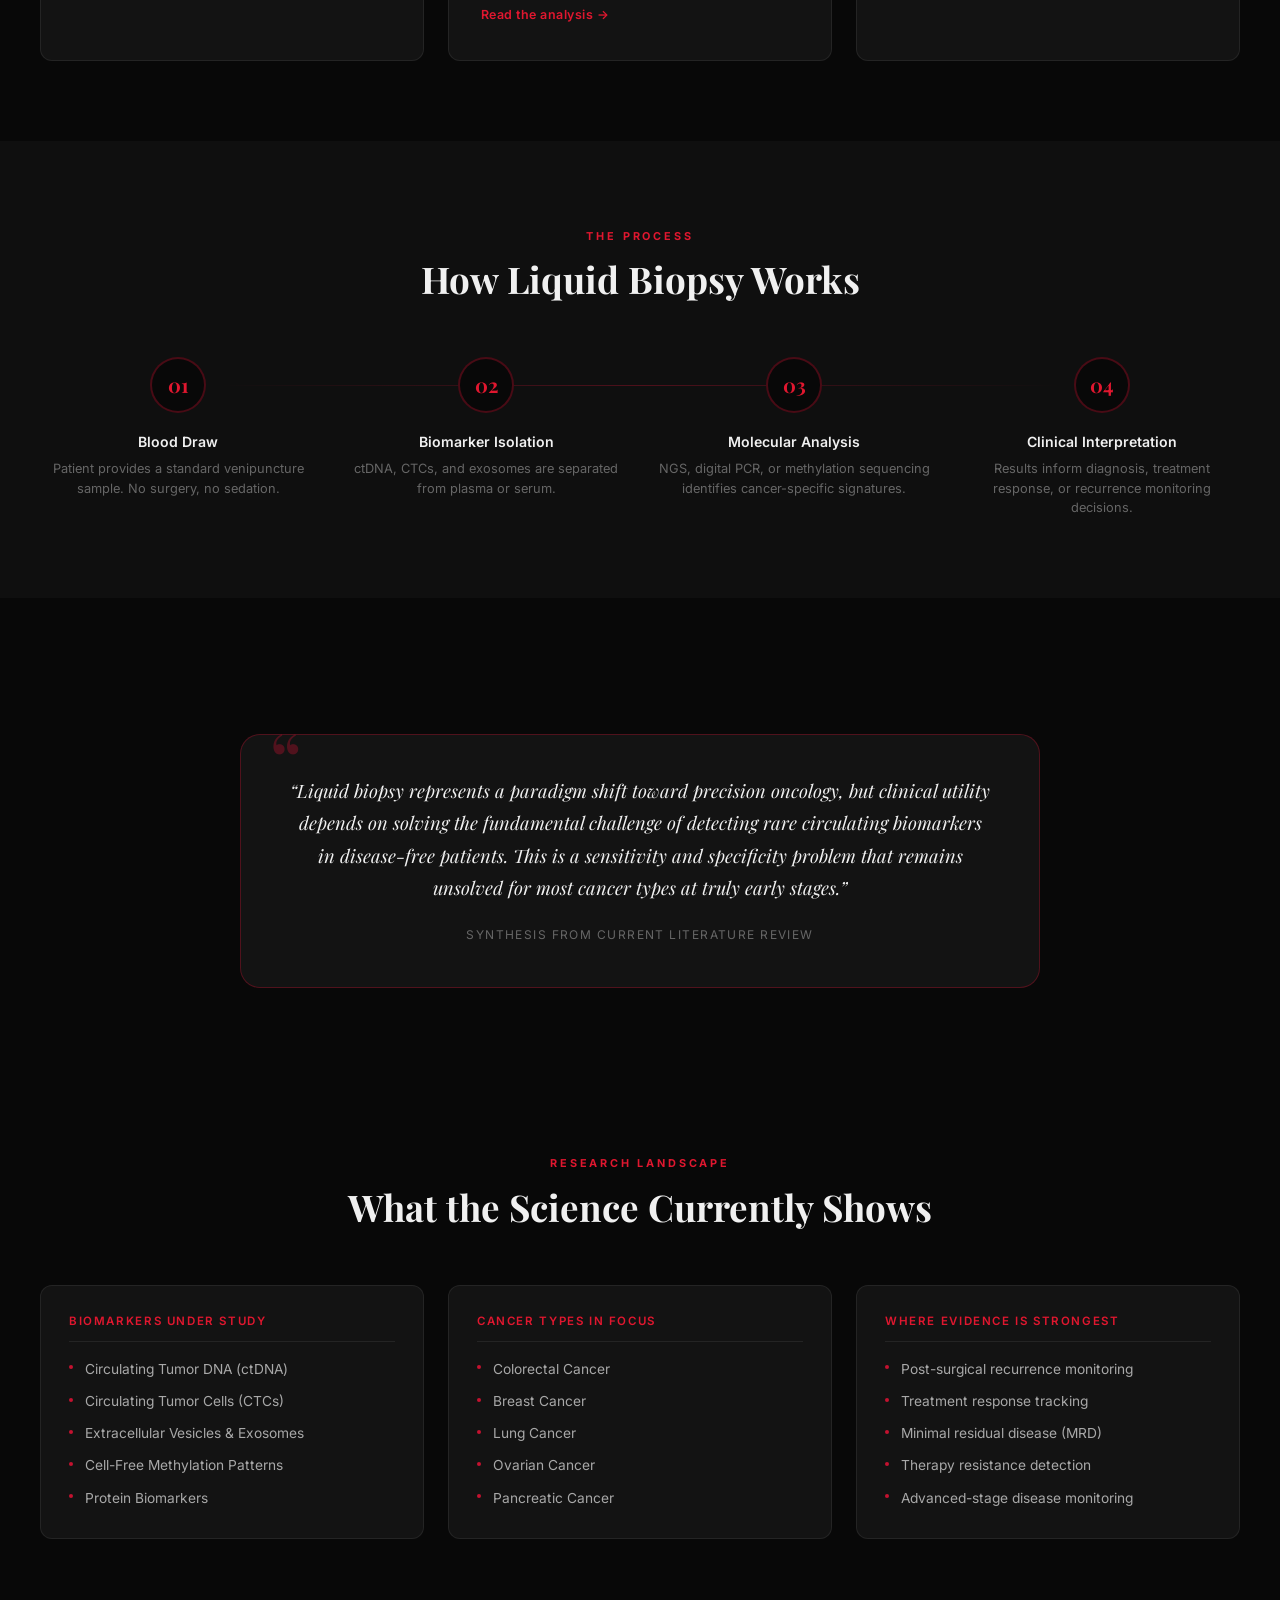
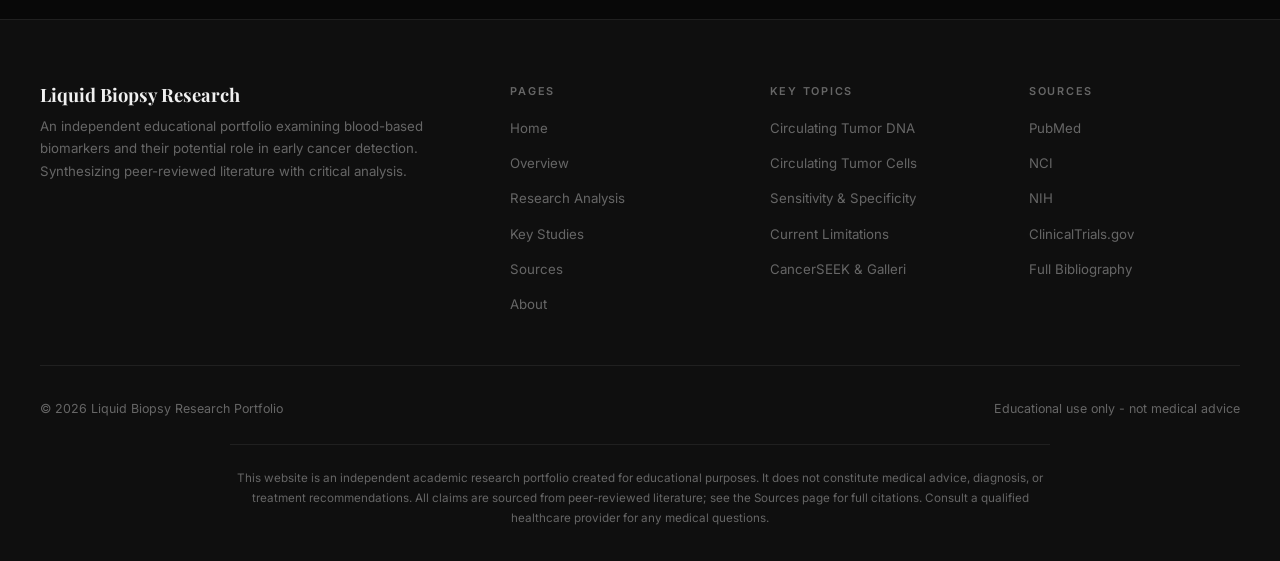
==== commit be026ef7: "Add interactive FAQ overlay and animated Research dropdown; reduce word density and enhance interact" ====
--- a/index.html
+++ b/index.html
@@ -52,10 +52,35 @@
         <blockquote class="hero-question">&ldquo;Detecting cancer biomarkers in the blood of asymptomatic patients is a mathematical and biological challenge that no test has fully solved.&rdquo;</blockquote>
         <div class="hero-cta-group">
           <a href="overview.html" class="btn-primary btn-animated">Explore the Science &rarr;</a>
-          <a href="research-analysis.html" class="btn-secondary btn-animated">Read the Analysis</a>
+          <button class="btn-secondary btn-animated" id="faqTrigger">Frequently Asked Questions</button>
         </div>
       </div>
       <div class="hero-visual">
+          <!-- FAQ Overlay -->
+          <div class="faq-overlay" id="faqOverlay" style="display:none;">
+            <div class="faq-modal">
+              <button class="faq-close" id="faqClose" aria-label="Close FAQ">&times;</button>
+              <h2 class="faq-title">Frequently Asked Questions</h2>
+              <div class="faq-list">
+                <div class="faq-item">
+                  <button class="faq-question">What is a liquid biopsy?</button>
+                  <div class="faq-answer">A liquid biopsy is a non-invasive test that detects cancer-related genetic and molecular markers in blood, helping to identify cancer at early stages.</div>
+                </div>
+                <div class="faq-item">
+                  <button class="faq-question">How accurate are liquid biopsies?</button>
+                  <div class="faq-answer">Accuracy varies by cancer type and stage. While promising, liquid biopsies are most reliable for monitoring and less so for early detection in asymptomatic patients.</div>
+                </div>
+                <div class="faq-item">
+                  <button class="faq-question">Are liquid biopsies used for screening?</button>
+                  <div class="faq-answer">Currently, they are mainly used for monitoring and guiding treatment, not for broad population screening due to sensitivity and specificity limitations.</div>
+                </div>
+                <div class="faq-item">
+                  <button class="faq-question">What are the main benefits?</button>
+                  <div class="faq-answer">They are non-invasive, can be repeated over time, and provide molecular information that can guide personalized treatment.</div>
+                </div>
+              </div>
+            </div>
+          </div>
         <div class="hero-image-wrap">
           <svg class="hero-dna" viewBox="0 0 300 420" xmlns="http://www.w3.org/2000/svg" aria-hidden="true">
             <defs>
--- a/style.css
+++ b/style.css
@@ -678,6 +678,70 @@
 .stagger.visible > *:nth-child(6){opacity:1;transform:translateY(0);transition-delay:.65s}
 
 /* ── ADVANCED ANIMATIONS ─────────────────────────────────── */
+/* ── FAQ OVERLAY ───────────────────────────────────────────── */
+.faq-overlay {
+  position: fixed; inset: 0; z-index: 2000;
+  background: rgba(8,8,8,0.88);
+  display: flex; align-items: center; justify-content: center;
+  animation: fadeInBg 0.4s cubic-bezier(.4,1.6,.6,1);
+}
+.faq-modal {
+  background: var(--bg-card2);
+  border-radius: var(--r-xl);
+  box-shadow: 0 8px 48px rgba(0,0,0,0.45);
+  padding: 2.5rem 2rem 2rem;
+  max-width: 480px; width: 100%;
+  position: relative;
+  animation: modalPop 0.5s cubic-bezier(.4,1.6,.6,1);
+}
+.faq-title {
+  font-family: var(--f-serif);
+  font-size: 1.5rem;
+  color: var(--cr-lt);
+  margin-bottom: 1.5rem;
+  text-align: center;
+}
+.faq-close {
+  position: absolute; top: 1.1rem; right: 1.3rem;
+  background: none; border: none; color: var(--tx2);
+  font-size: 2rem; cursor: pointer;
+  transition: color var(--ease);
+  z-index: 1;
+}
+.faq-close:hover { color: var(--cr-lt); }
+.faq-list { display: flex; flex-direction: column; gap: 1.1rem; }
+.faq-item { border-radius: var(--r-md); background: var(--bg-card); box-shadow: 0 2px 12px rgba(0,0,0,0.08); }
+.faq-question {
+  width: 100%; background: none; border: none; color: var(--tx);
+  font-family: var(--f-sans); font-size: 1.05rem; font-weight: 600;
+  padding: 1.1rem 1.2rem; text-align: left; cursor: pointer;
+  border-radius: var(--r-md);
+  transition: background var(--ease), color var(--ease);
+}
+.faq-question:hover, .faq-item.open .faq-question { background: var(--cr-sub); color: var(--cr-lt); }
+.faq-answer {
+  max-height: 0; overflow: hidden; opacity: 0;
+  padding: 0 1.2rem; font-size: 0.98rem; color: var(--tx2);
+  transition: max-height 0.38s cubic-bezier(.4,1.6,.6,1), opacity 0.38s cubic-bezier(.4,1.6,.6,1);
+}
+.faq-item.open .faq-answer {
+  max-height: 200px; opacity: 1; padding-bottom: 1.1rem;
+}
+@keyframes fadeInBg { from { opacity: 0; } to { opacity: 1; } }
+@keyframes modalPop { 0% { transform: scale(0.92) translateY(40px); opacity: 0; } 100% { transform: scale(1) translateY(0); opacity: 1; } }
+
+/* ── ANIMATED DROPDOWN ───────────────────────────────────── */
+.nav-dropdown-menu {
+  opacity: 0;
+  transform: translateY(18px) scale(0.98);
+  pointer-events: none;
+  transition: opacity 0.38s cubic-bezier(.4,1.6,.6,1), transform 0.38s cubic-bezier(.4,1.6,.6,1);
+}
+.nav-dropdown.open > .nav-dropdown-menu {
+  opacity: 1;
+  transform: translateY(0) scale(1);
+  pointer-events: auto;
+}
 .reveal-fade {
   opacity: 0;
   transform: translateY(40px) scale(0.98);
